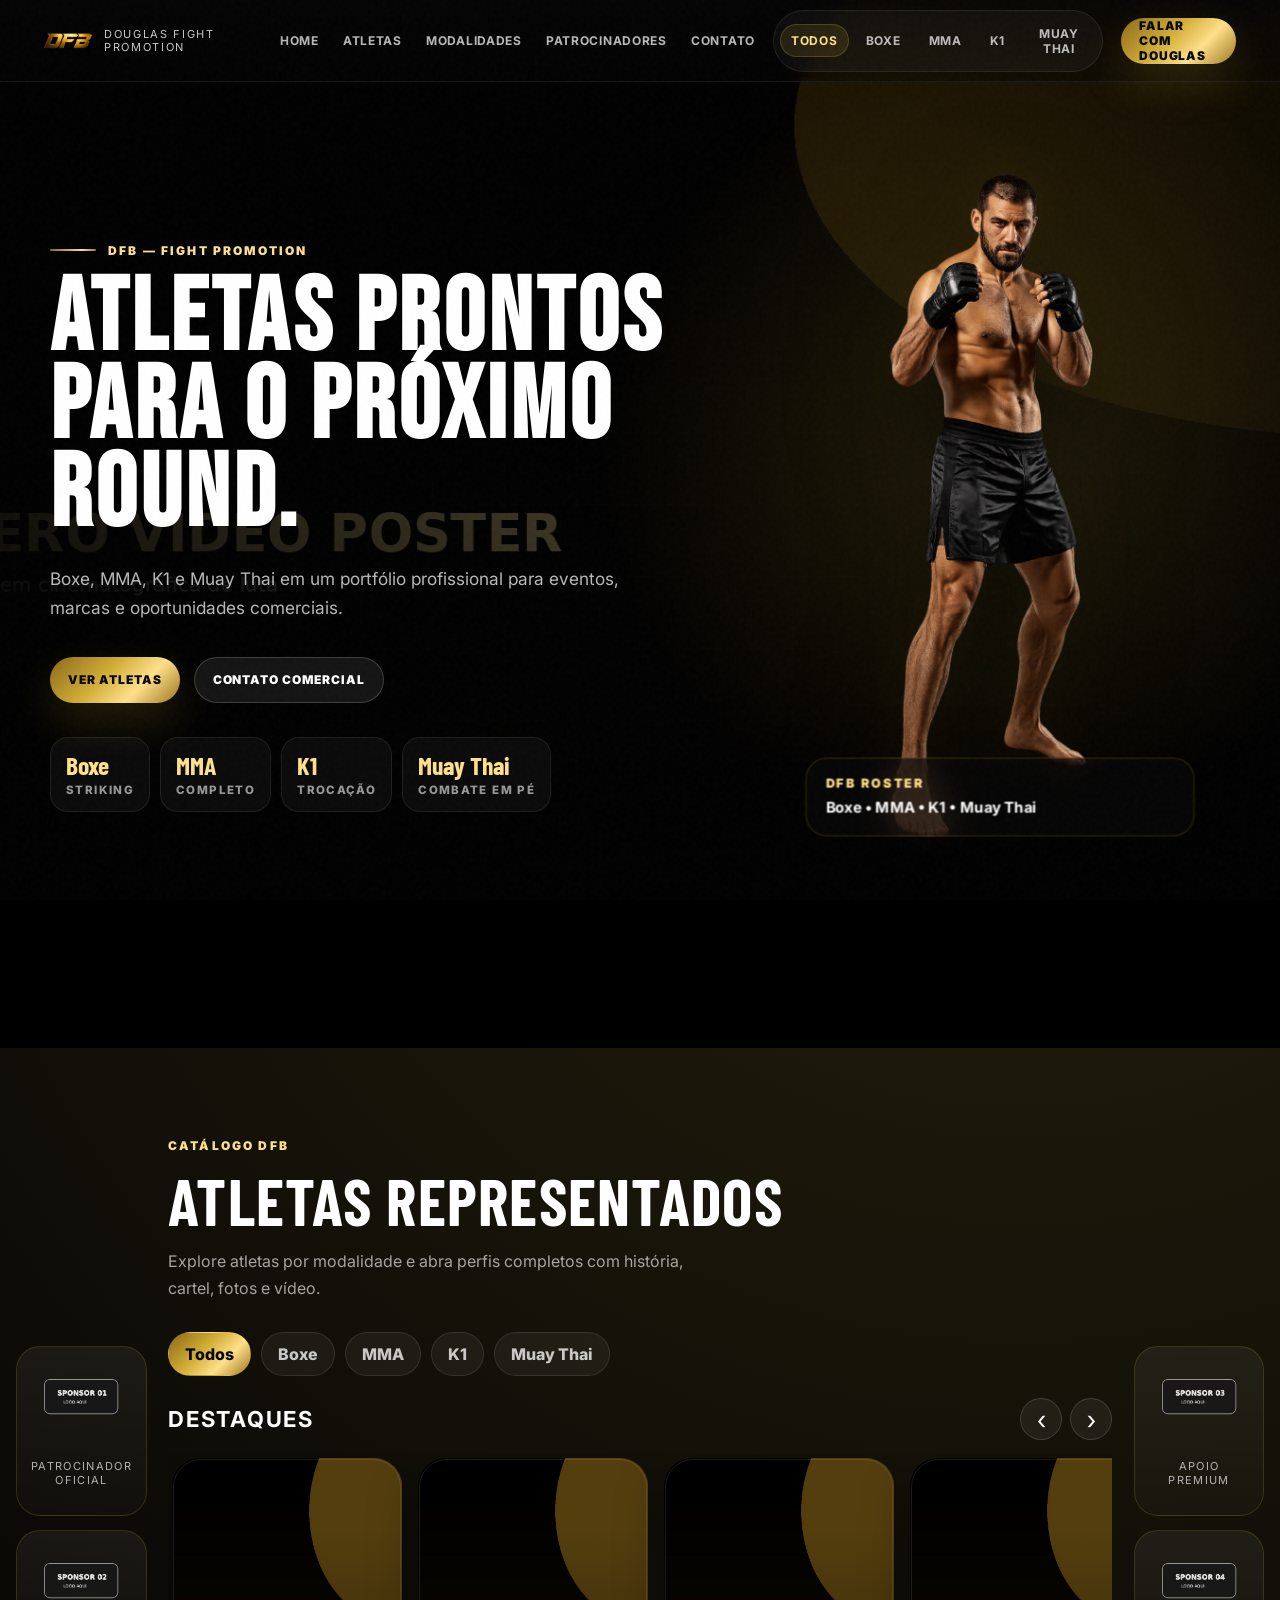
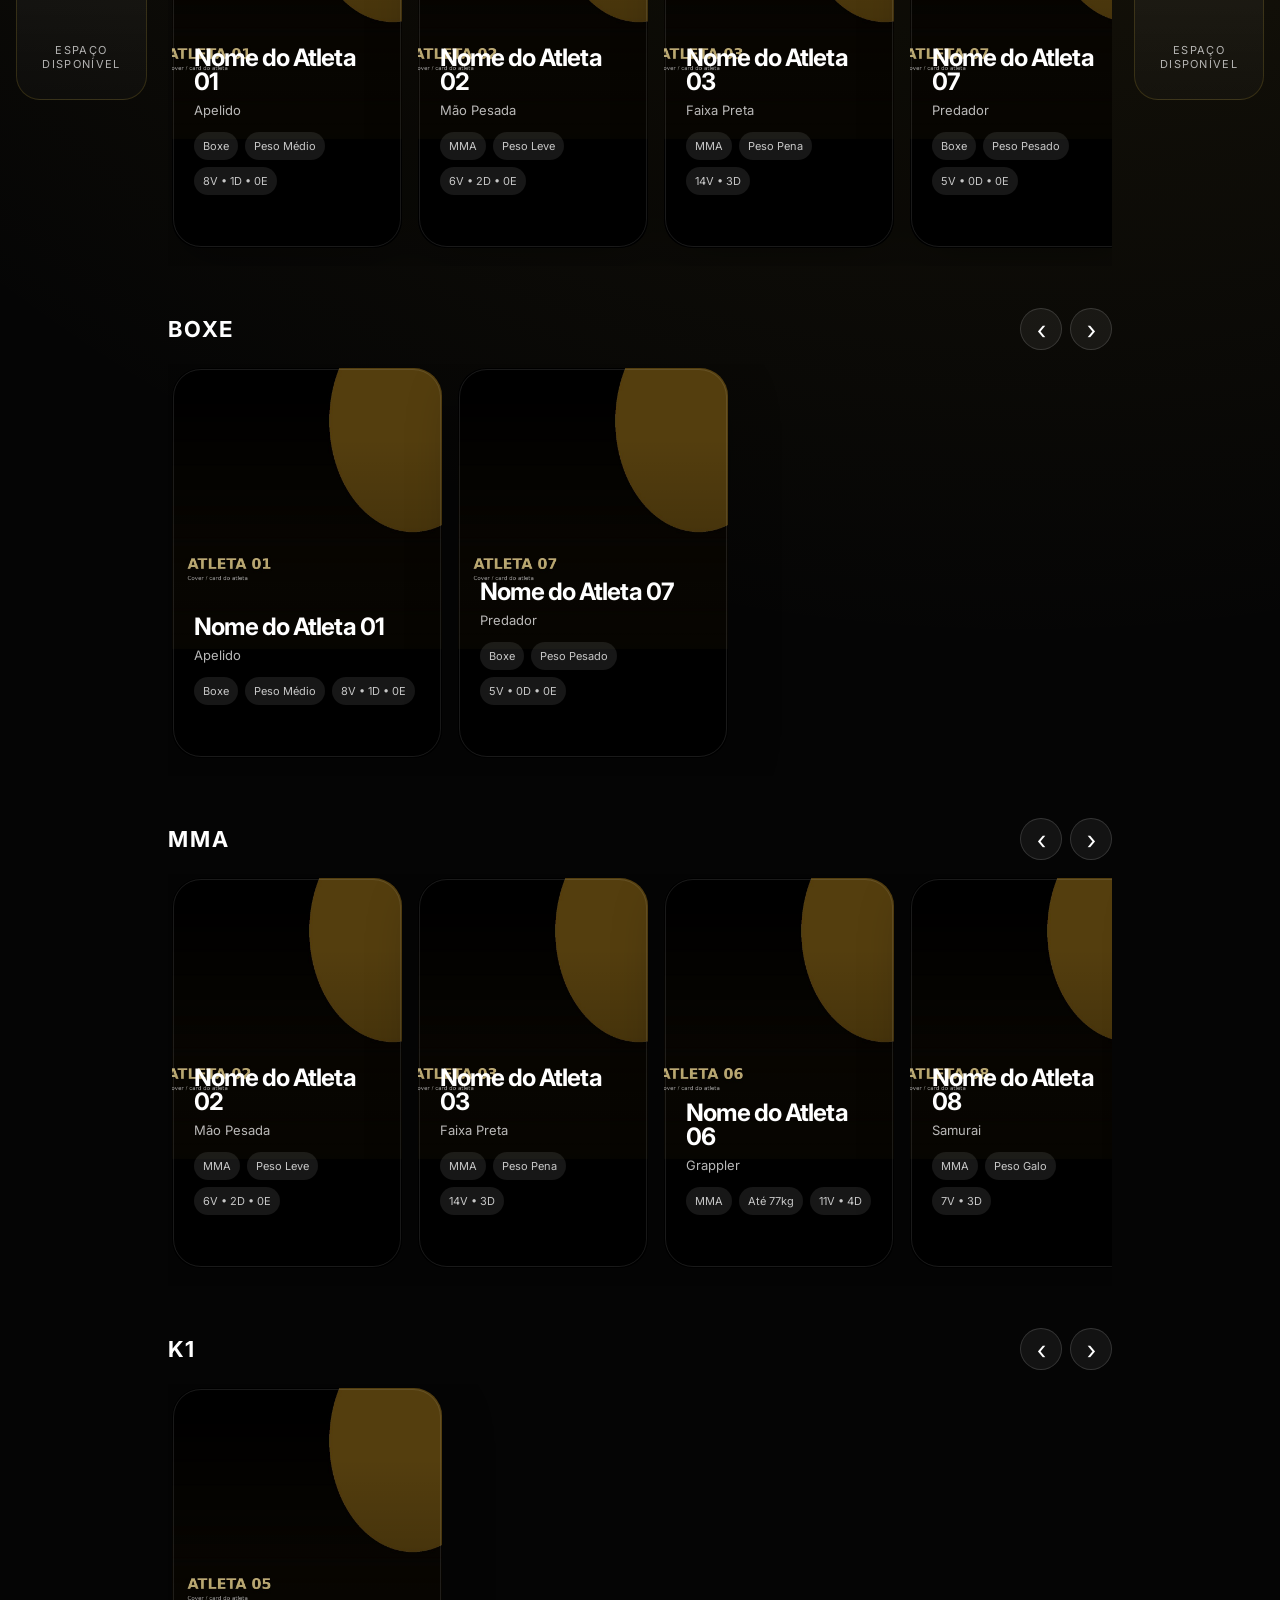
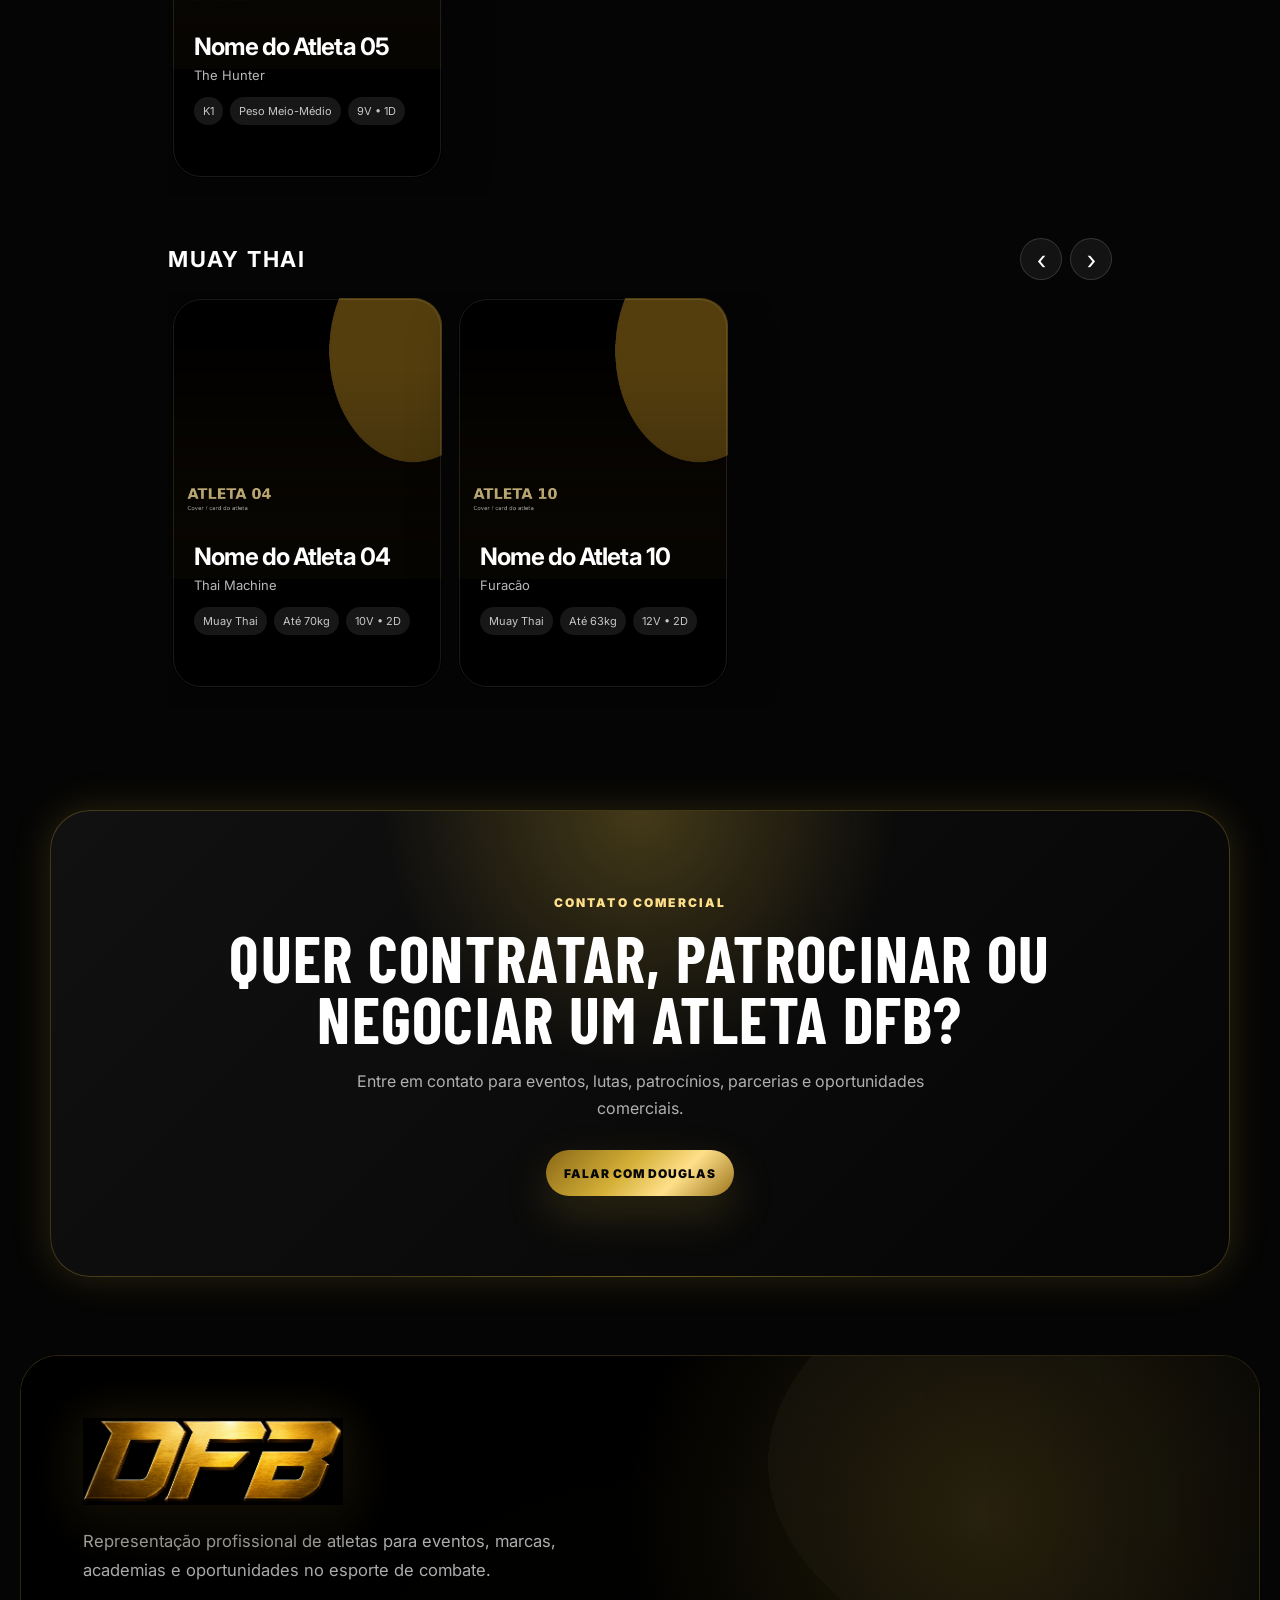
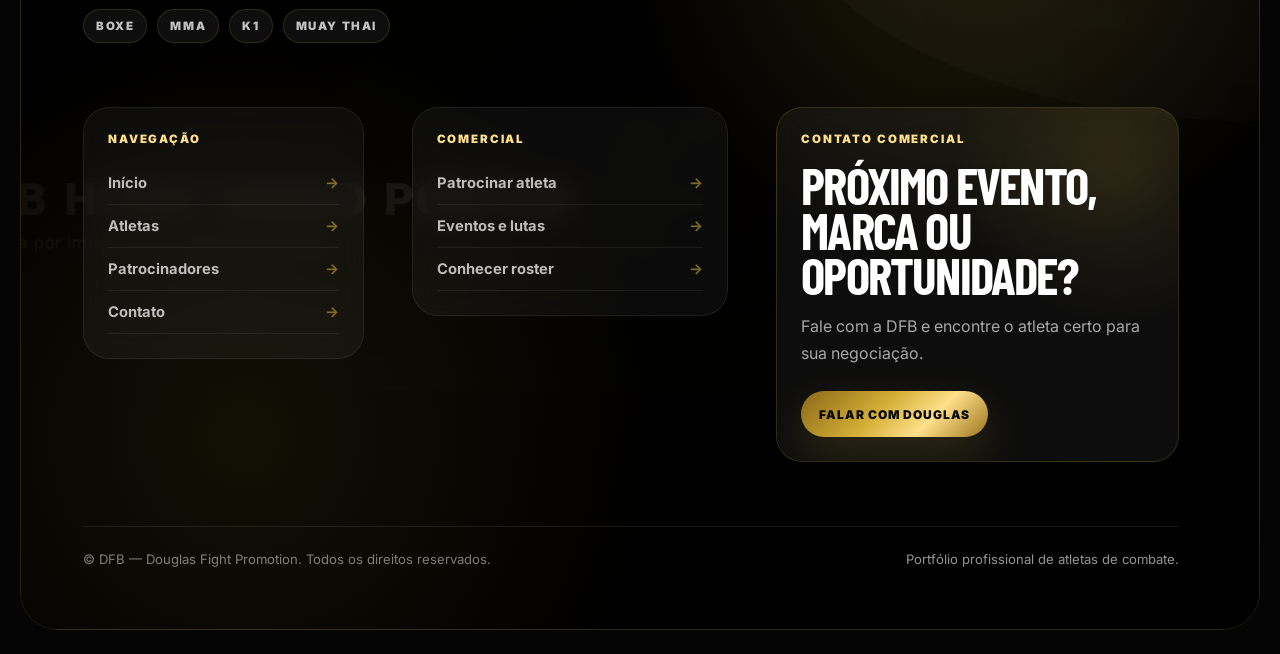
==== index.html @ d57b3dbb "Atualiza menu mobile e hero" ====
<!DOCTYPE html>
<html lang="pt-BR">
<head>
  <meta charset="UTF-8" />
  <meta name="viewport" content="width=device-width, initial-scale=1.0" />
  <meta name="description" content="Douglas Fight Promotion — catálogo premium de atletas de luta, histórias, vídeos, galeria e contato comercial." />
  <meta name="theme-color" content="#050505" />
  <title>DFB — Douglas Fight Promotion</title>
  <link rel="preconnect" href="https://fonts.googleapis.com">
  <link rel="preconnect" href="https://fonts.gstatic.com" crossorigin>
  <link href="https://fonts.googleapis.com/css2?family=Barlow+Condensed:wght@600;700;800;900&family=Inter:wght@400;500;600;700;800;900&display=swap" rel="stylesheet">
  <link rel="stylesheet" href="assets/css/style.css" />
</head>
<body>
  <div class="site-noise" aria-hidden="true"></div>

  <header class="navbar" data-navbar>
    <a href="#inicio" class="brand brand--official" aria-label="DFB Douglas Fight Promotion">
      <img src="assets/img/logo-dfb-navbar.png" alt="Logo DFB Douglas Fight Promotion" class="brand__logo brand__logo--official" onerror="this.style.display='none'; this.nextElementSibling.style.display='grid';">
      <span class="brand__fallback" aria-hidden="true">DFB</span>
      <span class="brand__text">Douglas Fight<br>Promotion</span>
    </a>

    <button class="nav-toggle mobile-menu-toggle" type="button" data-nav-toggle data-mobile-menu-toggle aria-label="Abrir menu" aria-expanded="false">
      <span></span><span></span><span></span>
    </button>

    <nav class="nav-menu mobile-menu-panel" data-nav-menu data-mobile-menu-panel aria-hidden="true">
      <a href="#inicio">Home</a>
      <a href="#atletas">Atletas</a>
      <a href="#modalidades">Modalidades</a>
      <a href="#patrocinadores">Patrocinadores</a>
      <a href="#contato">Contato</a>
      <a href="https://wa.me/5511939223926" class="mobile-menu-cta">Falar com Douglas</a>
      

    </nav>

    <div class="mobile-menu-backdrop" data-mobile-menu-backdrop aria-hidden="true"></div>

    <div class="nav-quick-filters" aria-label="Filtros rápidos por modalidade">
      <button type="button" data-modality="Todos" class="nav-filter is-active">Todos</button>
      <button type="button" data-modality="Boxe" class="nav-filter">Boxe</button>
      <button type="button" data-modality="MMA" class="nav-filter">MMA</button>
      <button type="button" data-modality="K1" class="nav-filter">K1</button>
      <button type="button" data-modality="Muay Thai" class="nav-filter">Muay Thai</button>
    </div>

    <a href="https://wa.me/5511939223926" class="navbar__cta" target="_blank" rel="noopener">Falar com Douglas</a>
  </header>

  <main>
    <section class="hero" id="inicio">
      <!--
        Vídeo recomendado para o hero:
        assets/videos/hero-fight.mp4
        Poster recomendado:
        assets/img/hero-poster.jpg
        Direção: bastidores cinematográficos de luta, atletas treinando em ringue/tatame, luvas, bandagens, saco de pancada, boxe, MMA, K1, Muay Thai e preparação física. Ambiente escuro, luz dramática, suor, foco e clima de evento profissional. Ideal 1920x1080, MP4, 10 a 20 segundos, loop suave.
      -->
      <video class="hero-video" autoplay muted loop playsinline preload="metadata" poster="assets/img/hero-poster.jpg">
        <source src="assets/videos/hero-fight.mp4" type="video/mp4">
      </video>
      <div class="hero-video-fallback" aria-hidden="true"></div>
      <div class="hero-overlay" aria-hidden="true"></div>

      <div class="hero-grid">
        <div class="hero-content">
          <span class="hero-kicker">DFB — Fight Promotion</span>
          <h1 class="hero-title">Atletas prontos para o próximo round.</h1>
          <p class="hero-subtitle">Boxe, MMA, K1 e Muay Thai em um portfólio profissional para eventos, marcas e oportunidades comerciais.</p>

          <div class="hero-actions">
            <a href="#atletas" class="btn btn-primary">Ver atletas</a>
            <a href="#contato" class="btn btn-secondary">Contato comercial</a>
          </div>

          <div class="hero-metrics hero-metrics--modalities" aria-label="Modalidades DFB">
            <div><strong>Boxe</strong><span>Striking</span></div>
            <div><strong>MMA</strong><span>Completo</span></div>
            <div><strong>K1</strong><span>Trocação</span></div>
            <div><strong>Muay Thai</strong><span>Combate em pé</span></div>
          </div>
        </div>

        <aside class="hero-3d-fighter" data-hero-3d aria-label="Lutador DFB em destaque">
<img src="assets/img/fighters/hero-fighter.png" alt="Lutador DFB em destaque" class="hero-3d-fighter__image" loading="eager" onerror="this.style.display='none'; this.parentElement.classList.add('is-image-missing');">
          <div class="hero-3d-fighter__fallback" aria-hidden="true"></div>
          <div class="hero-3d-fighter__plate">
            <span>DFB Roster</span>
            <strong>Boxe • MMA • K1 • Muay Thai</strong>
          </div>
        </aside>
      </div>
    </section>

    <section class="catalog-shell" id="patrocinadores">
      <aside class="sponsors-rail sponsors-rail--left" data-sponsor-rail aria-label="Patrocinadores esquerda">
        <a href="#contato" class="sponsor-card"><img src="assets/img/sponsors/sponsor-01.png" alt="Patrocinador 01"><span>Patrocinador oficial</span></a>
        <a href="#contato" class="sponsor-card"><img src="assets/img/sponsors/sponsor-02.png" alt="Patrocinador 02"><span>Espaço disponível</span></a>
      </aside>

      <section class="fighters-section" id="atletas">
        <div class="section-header reveal">
          <span>Catálogo DFB</span>
          <h2>Atletas representados</h2>
          <p>Explore atletas por modalidade e abra perfis completos com história, cartel, fotos e vídeo.</p>
        </div>

        <div class="modality-filters reveal" data-modality-filters>
          <button type="button" class="modality-filter is-active" data-modality="Todos">Todos</button>
          <button type="button" class="modality-filter" data-modality="Boxe">Boxe</button>
          <button type="button" class="modality-filter" data-modality="MMA">MMA</button>
          <button type="button" class="modality-filter" data-modality="K1">K1</button>
          <button type="button" class="modality-filter" data-modality="Muay Thai">Muay Thai</button>
        </div>

        <div class="fighters-rows" id="fightersRows" aria-live="polite"></div>
      </section>

      <aside class="sponsors-rail sponsors-rail--right" data-sponsor-rail aria-label="Patrocinadores direita">
        <a href="#contato" class="sponsor-card"><img src="assets/img/sponsors/sponsor-03.png" alt="Patrocinador 03"><span>Apoio premium</span></a>
        <a href="#contato" class="sponsor-card"><img src="assets/img/sponsors/sponsor-04.png" alt="Patrocinador 04"><span>Espaço disponível</span></a>
      </aside>
    </section>

    <section class="mobile-sponsors" aria-label="Patrocinadores mobile">
      <a href="#contato" class="sponsor-card"><img src="assets/img/sponsors/sponsor-01.png" alt="Patrocinador 01"><span>Patrocinador oficial</span></a>
      <a href="#contato" class="sponsor-card"><img src="assets/img/sponsors/sponsor-02.png" alt="Patrocinador 02"><span>Espaço disponível</span></a>
      <a href="#contato" class="sponsor-card"><img src="assets/img/sponsors/sponsor-03.png" alt="Patrocinador 03"><span>Apoio premium</span></a>
      <a href="#contato" class="sponsor-card"><img src="assets/img/sponsors/sponsor-04.png" alt="Patrocinador 04"><span>Espaço disponível</span></a>
    </section>

    <section id="contato" class="contact-cta reveal">
      <span>Contato comercial</span>
      <h2>Quer contratar, patrocinar ou negociar um atleta DFB?</h2>
      <p>Entre em contato para eventos, lutas, patrocínios, parcerias e oportunidades comerciais.</p>
      <a href="https://wa.me/5511939223926?text=Ol%C3%A1%2C%20Douglas.%20Vim%20pelo%20site%20DFB%20e%20quero%20falar%20sobre%20uma%20oportunidade%20comercial." class="btn btn-primary" target="_blank" rel="noopener">Falar com Douglas</a>
    </section>
  </main>

  <footer class="footer footer-pro" id="footer">
    <!-- Vídeo ideal: academia/ringue de luta em clima dark, movimento lento, sem texto/logos, MP4 otimizado para web. -->
    <div class="footer-video-bg" aria-hidden="true">
      <video class="footer-pro__video footer-bg-video" autoplay muted loop playsinline preload="auto" poster="assets/img/hero-poster.jpg">
        <source src="assets/videos/footer-fight.mp4" type="video/mp4">
      </video>
    </div>

    <div class="footer-pro__overlay footer-overlay" aria-hidden="true"></div>

    <div class="footer-pro__inner">
      <div class="footer-pro__brand">
        <a href="#inicio" class="footer-pro__logo" aria-label="Voltar ao início">
          <img src="assets/img/logo-dfb-navbar.png" alt="DFB Douglas Fight Promotion">
        </a>
        <p>Representação profissional de atletas para eventos, marcas, academias e oportunidades no esporte de combate.</p>

        <div class="footer-pro__badges" aria-label="Modalidades DFB">
          <span>Boxe</span>
          <span>MMA</span>
          <span>K1</span>
          <span>Muay Thai</span>
        </div>
      </div>

      <div class="footer-pro__columns">
        <div class="footer-pro__col">
          <span class="footer-pro__label">Navegação</span>
          <a href="#inicio">Início</a>
          <a href="#atletas">Atletas</a>
          <a href="#patrocinadores">Patrocinadores</a>
          <a href="#contato">Contato</a>
        </div>

        <div class="footer-pro__col">
          <span class="footer-pro__label">Comercial</span>
          <a href="https://wa.me/5511939223926?text=Ol%C3%A1%2C%20Douglas.%20Vim%20pelo%20site%20DFB%20e%20quero%20falar%20sobre%20patroc%C3%ADnio." target="_blank" rel="noopener">Patrocinar atleta</a>
          <a href="https://wa.me/5511939223926?text=Ol%C3%A1%2C%20Douglas.%20Vim%20pelo%20site%20DFB%20e%20quero%20falar%20sobre%20evento." target="_blank" rel="noopener">Eventos e lutas</a>
          <a href="https://wa.me/5511939223926?text=Ol%C3%A1%2C%20Douglas.%20Vim%20pelo%20site%20DFB%20e%20quero%20conhecer%20o%20roster." target="_blank" rel="noopener">Conhecer roster</a>
        </div>

        <div class="footer-pro__cta">
          <span>Contato comercial</span>
          <h2>Próximo evento, marca ou oportunidade?</h2>
          <p>Fale com a DFB e encontre o atleta certo para sua negociação.</p>
          <a href="https://wa.me/5511939223926?text=Ol%C3%A1%2C%20Douglas.%20Vim%20pelo%20site%20DFB%20e%20quero%20falar%20sobre%20uma%20oportunidade%20comercial." class="btn btn-primary" target="_blank" rel="noopener">Falar com Douglas</a>
        </div>
      </div>

      <div class="footer-pro__bottom">
        <p>© <span data-current-year></span> DFB — Douglas Fight Promotion. Todos os direitos reservados.</p>
        <span>Portfólio profissional de atletas de combate.</span>
      </div>
    </div>
  </footer>

  <div class="fighter-profile-modal" id="fighterProfileModal" aria-hidden="true">
    <div class="fighter-profile-modal__backdrop" data-close-fighter-modal></div>

    <div class="fighter-profile-modal__dialog" role="dialog" aria-modal="true" aria-label="Perfil do atleta">
      <button class="fighter-profile-modal__close" type="button" data-close-fighter-modal aria-label="Fechar perfil">×</button>

      <div class="fighter-profile-modal__hero">
        <div class="fighter-profile-modal__media">
          <img id="fighterModalPortrait" src="" alt="">
        </div>

        <div class="fighter-profile-modal__headline">
          <span id="fighterModalModality"></span>
          <h2 id="fighterModalName"></h2>
          <p id="fighterModalShortBio"></p>
        </div>
      </div>

      <div class="fighter-profile-modal__content">
        <div class="fighter-profile-modal__stats" id="fighterModalStats"></div>

        <div class="fighter-profile-modal__story">
          <span>História</span>
          <p id="fighterModalStory"></p>
        </div>

        <div class="fighter-profile-modal__video" id="fighterModalVideo"></div>
        <div class="fighter-profile-modal__gallery" id="fighterModalGallery"></div>

        <div class="fighter-profile-modal__actions">
          <a href="https://wa.me/5511939223926?text=Ol%C3%A1%2C%20Douglas.%20Vim%20pelo%20site%20DFB%20e%20quero%20falar%20sobre%20um%20atleta." target="_blank" rel="noopener" class="btn btn-primary">Contato comercial</a>
        </div>
      </div>
    </div>
  </div>

  <script src="assets/js/main.js" defer></script>
</body>
</html>
---- assets/css/style.css ----
@import url('https://fonts.googleapis.com/css2?family=Bebas+Neue&display=swap');

:root {
  --color-black: #050505;
  --color-dark: #0b0b0b;
  --color-panel: #111111;
  --color-card: #151515;
  --color-white: #ffffff;
  --color-muted: #a8a8a8;
  --gold: #d4af37;
  --gold-light: #ffe08a;
  --gold-dark: #8a6817;
  --gold-gradient: linear-gradient(135deg, #8a6817 0%, #d4af37 42%, #ffe08a 68%, #9b741c 100%);
  --danger-red: #b80f0a;
  --ring-shadow: 0 0 38px rgba(212, 175, 55, 0.18);
  --container: min(1180px, calc(100% - 32px));
  --ease: cubic-bezier(.2,.8,.2,1);
  --font-display: 'Barlow Condensed', Impact, sans-serif;
  --font-body: 'Inter', system-ui, -apple-system, BlinkMacSystemFont, 'Segoe UI', sans-serif;
}

* { box-sizing: border-box; }
html { scroll-behavior: smooth; }
body {
  margin: 0;
  font-family: var(--font-body);
  color: var(--color-white);
  background: radial-gradient(circle at 80% 10%, rgba(212,175,55,.16), transparent 34%), var(--color-black);
  overflow-x: hidden;
}
body.modal-open { overflow: hidden; }
a { color: inherit; text-decoration: none; }
button, input { font: inherit; }
img, video { max-width: 100%; display: block; }
::selection { color: #080808; background: var(--gold-light); }

.site-noise {
  position: fixed; inset: 0; z-index: 999; pointer-events: none; opacity: .05;
  background-image: url("data:image/svg+xml,%3Csvg viewBox='0 0 250 250' xmlns='http://www.w3.org/2000/svg'%3E%3Cfilter id='n'%3E%3CfeTurbulence type='fractalNoise' baseFrequency='.9' numOctaves='3' stitchTiles='stitch'/%3E%3C/filter%3E%3Crect width='100%25' height='100%25' filter='url(%23n)' opacity='.55'/%3E%3C/svg%3E");
}

.navbar {
  position: fixed; inset: 0 0 auto 0; z-index: 60; height: 82px;
  display: grid; grid-template-columns: auto 1fr auto auto; align-items: center; gap: 18px;
  padding: 0 clamp(16px, 4vw, 44px);
  background: linear-gradient(180deg, rgba(5,5,5,.82), rgba(5,5,5,.38));
  border-bottom: 1px solid rgba(255,255,255,.08);
  backdrop-filter: blur(16px);
  transition: height .35s var(--ease), background .35s var(--ease), border-color .35s var(--ease);
}
.navbar.is-scrolled { height: 68px; background: rgba(5,5,5,.92); border-color: rgba(212,175,55,.22); }
.brand { display: flex; align-items: center; gap: 12px; min-width: 218px; }
.brand__logo { width: 48px; height: 48px; object-fit: contain; }
.brand__fallback {
  display: none; place-items: center; width: 48px; height: 48px; border-radius: 50%;
  color: #050505; font-family: var(--font-display); letter-spacing: .06em; background: var(--gold-gradient);
  box-shadow: var(--ring-shadow);
}
.brand__text { font-size: 11px; line-height: 1.1; text-transform: uppercase; letter-spacing: .15em; color: rgba(255,255,255,.78); }
.nav-menu { display: flex; justify-content: center; align-items: center; gap: 24px; }
.nav-menu a, .nav-filter {
  font-size: 12px; font-weight: 700; letter-spacing: .06em; text-transform: uppercase; color: rgba(255,255,255,.72);
  transition: color .25s var(--ease), transform .25s var(--ease);
}
.nav-menu a:hover, .nav-filter:hover, .nav-filter.is-active { color: var(--gold-light); }
.nav-quick-filters { display: flex; align-items: center; gap: 6px; padding: 6px; border: 1px solid rgba(255,255,255,.08); border-radius: 999px; background: rgba(255,255,255,.04); }
.nav-filter { border: 0; background: transparent; padding: 9px 11px; border-radius: 999px; cursor: pointer; }
.nav-filter.is-active { background: rgba(212,175,55,.12); box-shadow: inset 0 0 0 1px rgba(212,175,55,.24); }
.navbar__cta, .btn {
  display: inline-flex; align-items: center; justify-content: center; min-height: 46px; border-radius: 999px; padding: 0 18px;
  font-weight: 900; font-size: 12px; letter-spacing: .08em; text-transform: uppercase; transition: transform .25s var(--ease), box-shadow .25s var(--ease), background .25s var(--ease);
}
.navbar__cta, .btn-primary { color: #080808; background: var(--gold-gradient); box-shadow: 0 18px 45px rgba(212,175,55,.18); }
.btn-secondary { color: var(--color-white); background: rgba(255,255,255,.08); border: 1px solid rgba(255,255,255,.18); }
.navbar__cta:hover, .btn:hover { transform: translateY(-2px); box-shadow: 0 22px 60px rgba(212,175,55,.24); }
.nav-toggle { display: none; width: 46px; height: 46px; border: 1px solid rgba(255,255,255,.12); border-radius: 50%; background: rgba(255,255,255,.05); cursor: pointer; }
.nav-toggle span { display: block; width: 18px; height: 2px; margin: 4px auto; background: var(--color-white); transition: transform .25s var(--ease), opacity .25s var(--ease); }

.hero {
  position: relative;
  z-index: 0;
  isolation: isolate;
  min-height: 92svh;
  display: grid;
  align-items: center;
  overflow: hidden;
  background: #050505;
  color: #fff;
}
.hero-video,
.hero-video-fallback {
  position: absolute;
  inset: 0;
  width: 100%;
  height: 100%;
  object-fit: cover;
}
.hero-video-fallback {
  z-index: 0;
  background:
    radial-gradient(circle at 76% 34%, rgba(212,175,55,.22), transparent 30%),
    linear-gradient(135deg, #080808 0%, #050505 50%, #191003 100%);
}
.hero-video {
  z-index: 1;
  opacity: .96;
  filter: saturate(.92) contrast(1.08) brightness(.82);
  transform: scale(1.04);
  transform-origin: center;
  pointer-events: none;
}
.hero-overlay {
  position: absolute;
  z-index: 2;
  inset: 0;
  pointer-events: none;
  background:
    radial-gradient(circle at 78% 42%, rgba(212,175,55,.16), transparent 34%),
    linear-gradient(90deg, rgba(0,0,0,.84), rgba(0,0,0,.36), rgba(0,0,0,.68)),
    linear-gradient(180deg, rgba(0,0,0,.18), rgba(0,0,0,.84));
}
.hero::after {
  content: "";
  position: absolute;
  z-index: 3;
  inset: 0;
  background-image:
    linear-gradient(rgba(255,255,255,.025) 1px, transparent 1px),
    linear-gradient(90deg, rgba(255,255,255,.018) 1px, transparent 1px);
  background-size: 72px 72px;
  mask-image: radial-gradient(circle at center, black 0%, transparent 76%);
  pointer-events: none;
  opacity: .35;
}
.hero-grid {
  position: relative;
  z-index: 4;
  width: min(1180px, calc(100% - 40px));
  margin: 0 auto;
  display: grid;
  grid-template-columns: minmax(0, 1.08fr) minmax(320px, .72fr);
  gap: clamp(32px, 6vw, 86px);
  align-items: center;
  padding-block: clamp(110px, 14vw, 180px);
}
.hero-content { max-width: 820px; }
.hero-kicker,
.section-kicker,
.section-header span,
.contact-cta span {
  display: inline-flex;
  align-items: center;
  gap: 12px;
  color: var(--gold-light);
  text-transform: uppercase;
  letter-spacing: .18em;
  font-size: 12px;
  font-weight: 900;
  margin-bottom: 18px;
}
.hero-kicker::before {
  content: "";
  width: 46px;
  height: 2px;
  border-radius: 999px;
  background: var(--gold-gradient);
}
.hero-title,
.hero h1 {
  max-width: 820px;
  margin: 0;
   font-family: 'Bebas Neue', sans-serif;
  font-size: clamp(5.5rem, 8vw, 8.4rem);
  line-height: .86;
  font-weight: 900;
  letter-spacing: 0.04em;
  text-transform: uppercase;
}
.hero-subtitle,
.hero p {
  max-width: 610px;
  margin: 24px 0 0;
  color: rgba(255,255,255,.72);
  font-size: clamp(1rem, 1.35vw, 1.18rem);
  line-height: 1.7;
}
.hero-actions { display: flex; flex-wrap: wrap; gap: 14px; margin-top: 34px; }
.hero-metrics {
  display: flex;
  flex-wrap: wrap;
  gap: 12px;
  margin-top: 34px;
}
.hero-metrics div {
  min-width: 120px;
  padding: 16px 18px;
  border-radius: 18px;
  background: rgba(255,255,255,.055);
  border: 1px solid rgba(255,255,255,.10);
  backdrop-filter: blur(12px);
}
.hero-metrics strong {
  display: block;
  font-family: var(--font-display);
  font-size: 1.8rem;
  line-height: 1;
  color: var(--gold-light);
}
.hero-metrics span {
  display: block;
  margin-top: 6px;
  font-size: .72rem;
  font-weight: 800;
  letter-spacing: .12em;
  text-transform: uppercase;
  color: rgba(255,255,255,.58);
}
.hero-kicker,
.hero-title,
.hero-subtitle,
.hero-actions,
.hero-metrics {
  opacity: 0;
  transform: translateY(26px);
}
body.is-loaded .hero-kicker { animation: heroFadeUp .75s cubic-bezier(.2,.7,.2,1) .10s forwards; }
body.is-loaded .hero-title { animation: heroFadeUp .85s cubic-bezier(.2,.7,.2,1) .22s forwards; }
body.is-loaded .hero-subtitle { animation: heroFadeUp .85s cubic-bezier(.2,.7,.2,1) .34s forwards; }
body.is-loaded .hero-actions { animation: heroFadeUp .85s cubic-bezier(.2,.7,.2,1) .46s forwards; }
body.is-loaded .hero-metrics { animation: heroFadeUp .85s cubic-bezier(.2,.7,.2,1) .58s forwards; }
.hero-scroll-indicator { position: absolute; left: 50%; bottom: 22px; z-index: 4; transform: translateX(-50%); display: flex; align-items: center; gap: 10px; color: rgba(255,255,255,.54); font-size: 12px; text-transform: uppercase; letter-spacing: .12em; }
.hero-scroll-indicator span { width: 8px; height: 8px; border-radius: 50%; background: var(--gold); animation: pulse 1.35s infinite; }

.modality-strip { position: sticky; top: 68px; z-index: 40; background: rgba(5,5,5,.84); backdrop-filter: blur(14px); border-block: 1px solid rgba(255,255,255,.08); }
.strip-track { width: var(--container); margin: 0 auto; display: flex; gap: 10px; overflow-x: auto; padding: 13px 0; scrollbar-width: none; }
.strip-track::-webkit-scrollbar { display: none; }
.strip-track button, .modality-filter { white-space: nowrap; color: rgba(255,255,255,.76); border: 1px solid rgba(255,255,255,.10); background: rgba(255,255,255,.05); border-radius: 999px; padding: 11px 16px; cursor: pointer; font-weight: 800; transition: all .25s var(--ease); }
.strip-track button:hover, .strip-track button.is-active, .modality-filter:hover, .modality-filter.is-active { color: #080808; background: var(--gold-gradient); border-color: transparent; }

.catalog-shell { width: min(1500px, calc(100% - 32px)); margin: 0 auto; display: grid; grid-template-columns: 130px minmax(0, 1fr) 130px; gap: 22px; padding: 86px 0 26px; }
.fighters-section { min-width: 0; }
.section-header { max-width: 720px; margin-bottom: 24px; }
.section-header h2, .about-section h2, .contact-cta h2 { margin: 0; font-family: var(--font-display); font-size: clamp(38px, 5vw, 72px); line-height: .95; text-transform: uppercase; letter-spacing: .02em; }
.section-header p, .about-section p, .contact-cta p { color: rgba(255,255,255,.68); line-height: 1.7; }
.modality-filters { display: flex; gap: 10px; overflow-x: auto; padding: 6px 0 22px; scrollbar-width: none; }
.modality-filters::-webkit-scrollbar { display: none; }
.fighters-rows { display: grid; gap: 42px; }
.fighters-row { min-width: 0; }
.fighters-row__header { display: flex; align-items: center; justify-content: space-between; gap: 18px; margin-bottom: 14px; }
.fighters-row__header h3 { margin: 0; font-size: 22px; text-transform: uppercase; letter-spacing: .08em; }
.fighters-row__controls { display: flex; gap: 8px; }
.fighters-row__controls button { width: 42px; height: 42px; border-radius: 50%; border: 1px solid rgba(255,255,255,.14); background: rgba(255,255,255,.06); color: var(--color-white); font-size: 26px; cursor: pointer; transition: all .25s var(--ease); }
.fighters-row__controls button:hover { background: var(--gold); color: #050505; transform: scale(1.06); }
.fighters-row__scroller { overflow-x: auto; overflow-y: hidden; scroll-behavior: smooth; scrollbar-width: none; cursor: grab; }
.fighters-row__scroller::-webkit-scrollbar { display: none; }
.fighters-row__scroller.is-dragging { cursor: grabbing; scroll-behavior: auto; }
.fighters-row__track { display: grid; grid-auto-flow: column; grid-auto-columns: minmax(230px, 270px); gap: 16px; padding: 4px 4px 18px; }
.fighter-card { position: relative; height: 390px; border: 0; padding: 0; border-radius: 28px; overflow: hidden; background: var(--color-card); color: var(--color-white); cursor: pointer; text-align: left; box-shadow: 0 20px 70px rgba(0,0,0,.32); transform: translateY(18px); opacity: 0; animation: cardIn .7s var(--ease) forwards; }
.fighter-card::before { content: ""; position: absolute; inset: 0; z-index: 2; background: linear-gradient(180deg, transparent 18%, rgba(0,0,0,.16) 42%, rgba(0,0,0,.92) 100%); }
.fighter-card::after { content: ""; position: absolute; inset: 1px; z-index: 3; border: 1px solid rgba(255,255,255,.10); border-radius: inherit; pointer-events: none; transition: border-color .25s var(--ease), box-shadow .25s var(--ease); }
.fighter-card:hover { transform: translateY(-8px) scale(1.015); }
.fighter-card:hover::after { border-color: rgba(212,175,55,.52); box-shadow: inset 0 0 38px rgba(212,175,55,.16); }
.fighter-card img { position: absolute; inset: 0; width: 100%; height: 100%; object-fit: cover; filter: saturate(.85) contrast(1.05); transition: transform .55s var(--ease), filter .55s var(--ease); }
.fighter-card:hover img { transform: scale(1.08); filter: saturate(1.02) contrast(1.1); }
.fighter-card__content { position: absolute; inset: auto 0 0; z-index: 4; padding: 22px; }
.fighter-card h4 { margin: 0; font-size: 24px; line-height: 1; letter-spacing: -.04em; }
.fighter-card p { margin: 8px 0 0; color: rgba(255,255,255,.72); font-size: 13px; }
.fighter-card__meta { display: flex; flex-wrap: wrap; gap: 7px; margin-top: 14px; }
.fighter-card__meta span { padding: 7px 9px; border-radius: 999px; background: rgba(255,255,255,.09); font-size: 11px; color: rgba(255,255,255,.76); }
.fighter-card__action { margin-top: 16px; color: var(--gold-light); font-size: 12px; text-transform: uppercase; letter-spacing: .12em; font-weight: 900; opacity: 0; transform: translateY(8px); transition: all .25s var(--ease); }
.fighter-card:hover .fighter-card__action { opacity: 1; transform: translateY(0); }
.fighter-card .fighter-card__badge,
.fighter-card .fighter-badge,
.fighter-card .card-badge,
.fighter-card .badge { display: none !important; }

.sponsors-rail { position: sticky; top: 104px; height: calc(100svh - 122px); display: grid; align-content: center; gap: 14px; }
.sponsor-card { display: grid; place-items: center; min-height: 170px; padding: 14px; text-align: center; border: 1px solid rgba(212,175,55,.18); border-radius: 24px; background: linear-gradient(180deg, rgba(255,255,255,.06), rgba(255,255,255,.025)); color: rgba(255,255,255,.68); transition: transform .3s var(--ease), box-shadow .3s var(--ease), border-color .3s var(--ease); }
.sponsor-card:hover { transform: translateY(-4px); border-color: rgba(212,175,55,.42); box-shadow: var(--ring-shadow); }
.sponsor-card img { max-width: 82px; max-height: 70px; object-fit: contain; opacity: .85; filter: grayscale(1) brightness(1.7); }
.sponsor-card span { display: block; margin-top: 12px; font-size: 11px; text-transform: uppercase; letter-spacing: .12em; }
.mobile-sponsors { display: none; width: var(--container); margin: 0 auto; gap: 12px; overflow-x: auto; padding: 12px 0 28px; }
.mobile-sponsors .sponsor-card { min-width: 180px; min-height: 126px; }

.about-section { width: var(--container); margin: 70px auto 0; display: grid; grid-template-columns: .9fr 1.1fr; gap: 44px; align-items: start; padding: 56px; border-radius: 36px; background: linear-gradient(135deg, rgba(255,255,255,.065), rgba(255,255,255,.025)); border: 1px solid rgba(255,255,255,.09); }
.about-grid { display: grid; gap: 14px; }
.about-grid article { padding: 22px; border-radius: 24px; background: rgba(0,0,0,.24); border: 1px solid rgba(255,255,255,.08); }
.about-grid strong { color: var(--gold-light); font-family: var(--font-display); font-size: 28px; }
.about-grid h3 { margin: 10px 0 8px; }
.about-grid p { margin: 0; font-size: 14px; }
.contact-cta { width: var(--container); margin: 78px auto; padding: clamp(34px, 7vw, 80px); border-radius: 40px; text-align: center; background: radial-gradient(circle at 50% 0%, rgba(212,175,55,.28), transparent 34%), linear-gradient(135deg, #111, #050505); border: 1px solid rgba(212,175,55,.28); box-shadow: var(--ring-shadow); }
.contact-cta p { max-width: 620px; margin: 18px auto 28px; }
.footer { border-top: 1px solid rgba(255,255,255,.08); width: var(--container); margin: 0 auto; padding: 28px 0 40px; display: flex; justify-content: space-between; gap: 18px; color: rgba(255,255,255,.58); }
.footer strong { font-family: var(--font-display); color: var(--gold-light); font-size: 28px; margin-right: 12px; }

.fighter-profile-modal {
  position: fixed;
  inset: 0;
  z-index: 99999;
  display: none;
  padding: 26px;
  color: #fff;
}

.fighter-profile-modal.is-open {
  display: block;
}

.fighter-profile-modal__backdrop {
  position: absolute;
  inset: 0;
  background:
    radial-gradient(circle at 20% 20%, rgba(212, 175, 55, .14), transparent 34%),
    rgba(0, 0, 0, .78);
  backdrop-filter: blur(12px);
  opacity: 0;
  transition: opacity .36s ease;
}

.fighter-profile-modal.is-active .fighter-profile-modal__backdrop {
  opacity: 1;
}

.fighter-profile-modal__dialog {
  position: relative;
  z-index: 2;
  width: min(1120px, 100%);
  max-height: calc(100vh - 52px);
  margin: 0 auto;
  overflow: auto;
  border-radius: 34px;
  background:
    linear-gradient(180deg, rgba(255,255,255,.075), rgba(255,255,255,.03)),
    #090909;
  border: 1px solid rgba(212, 175, 55, .22);
  box-shadow:
    0 34px 140px rgba(0,0,0,.72),
    0 0 70px rgba(212,175,55,.10);
  opacity: 0;
  transform: translateY(36px) scale(.96);
  filter: blur(12px);
  transition:
    opacity .42s cubic-bezier(.2,.7,.2,1),
    transform .42s cubic-bezier(.2,.7,.2,1),
    filter .42s cubic-bezier(.2,.7,.2,1);
}

.fighter-profile-modal.is-active .fighter-profile-modal__dialog {
  opacity: 1;
  transform: translateY(0) scale(1);
  filter: blur(0);
}

.fighter-profile-modal__close {
  position: sticky;
  top: 18px;
  left: calc(100% - 62px);
  z-index: 8;
  width: 44px;
  height: 44px;
  display: grid;
  place-items: center;
  border-radius: 999px;
  border: 1px solid rgba(255,255,255,.16);
  background: rgba(0,0,0,.68);
  color: #fff;
  font-size: 26px;
  cursor: pointer;
  backdrop-filter: blur(10px);
  transition:
    transform .25s ease,
    border-color .25s ease,
    background .25s ease;
}

.fighter-profile-modal__close:hover {
  transform: scale(1.06) rotate(90deg);
  border-color: rgba(212, 175, 55, .48);
  background: rgba(20,20,20,.92);
}

.fighter-profile-modal__hero {
  display: grid;
  grid-template-columns: minmax(280px, .72fr) minmax(0, 1fr);
  gap: clamp(24px, 4vw, 52px);
  padding: 0 clamp(24px, 4vw, 54px) clamp(28px, 4vw, 54px);
  align-items: end;
}

.fighter-profile-modal__media {
  min-height: 520px;
  border-radius: 28px;
  overflow: hidden;
  background:
    radial-gradient(circle at 50% 20%, rgba(212,175,55,.20), transparent 42%),
    #111;
  border: 1px solid rgba(255,255,255,.10);
}

.fighter-profile-modal__media img {
  width: 100%;
  height: 100%;
  display: block;
  object-fit: cover;
  object-position: center top;
}

.fighter-profile-modal__headline span {
  display: inline-flex;
  margin-bottom: 12px;
  color: var(--gold-light, #ffe08a);
  font-size: .78rem;
  font-weight: 900;
  letter-spacing: .16em;
  text-transform: uppercase;
}

.fighter-profile-modal__headline h2 {
  margin: 0;
  font-family: var(--font-display, sans-serif);
  font-size: clamp(3rem, 7vw, 7.4rem);
  line-height: .86;
  text-transform: uppercase;
}

.fighter-profile-modal__headline p {
  max-width: 640px;
  margin: 22px 0 0;
  color: rgba(255,255,255,.72);
  font-size: 1.05rem;
  line-height: 1.7;
}

.fighter-profile-modal__content {
  display: grid;
  gap: 30px;
  padding: 0 clamp(24px, 4vw, 54px) clamp(32px, 5vw, 60px);
}

.fighter-profile-modal__stats {
  display: grid;
  grid-template-columns: repeat(4, minmax(0, 1fr));
  gap: 12px;
}

.fighter-stat {
  padding: 18px;
  border-radius: 20px;
  background: rgba(255,255,255,.055);
  border: 1px solid rgba(255,255,255,.10);
}

.fighter-stat span {
  display: block;
  margin-bottom: 8px;
  color: rgba(255,255,255,.48);
  font-size: .72rem;
  font-weight: 800;
  letter-spacing: .12em;
  text-transform: uppercase;
}

.fighter-stat strong {
  display: block;
  color: #fff;
  font-size: 1rem;
  line-height: 1.3;
}

.fighter-profile-modal__story {
  padding: 26px;
  border-radius: 24px;
  background: rgba(255,255,255,.04);
  border: 1px solid rgba(255,255,255,.10);
}

.fighter-profile-modal__story span {
  display: block;
  margin-bottom: 10px;
  color: var(--gold-light, #ffe08a);
  font-size: .78rem;
  font-weight: 900;
  letter-spacing: .16em;
  text-transform: uppercase;
}

.fighter-profile-modal__story p {
  margin: 0;
  color: rgba(255,255,255,.74);
  line-height: 1.8;
}

.fighter-video-card {
  display: grid;
  grid-template-columns: minmax(280px, .9fr) minmax(0, 1fr);
  gap: 22px;
  padding: 18px;
  border-radius: 26px;
  background: rgba(255,255,255,.05);
  border: 1px solid rgba(212,175,55,.18);
}

.fighter-video-card video {
  width: 100%;
  aspect-ratio: 16 / 9;
  border-radius: 20px;
  background: #000;
  object-fit: cover;
}

.fighter-video-card h3 {
  margin: 4px 0 10px;
  font-family: var(--font-display, sans-serif);
  font-size: clamp(2rem, 3vw, 3rem);
  line-height: .95;
  text-transform: uppercase;
}

.fighter-video-card p,
.fighter-video-empty p {
  color: rgba(255,255,255,.66);
  line-height: 1.7;
}

.fighter-video-empty {
  padding: 24px;
  border-radius: 24px;
  background: rgba(255,255,255,.045);
  border: 1px dashed rgba(212,175,55,.30);
}

.fighter-video-empty span {
  display: block;
  color: var(--gold-light, #ffe08a);
  font-weight: 900;
  letter-spacing: .14em;
  text-transform: uppercase;
}

.fighter-profile-modal__gallery {
  display: grid;
  grid-template-columns: repeat(3, minmax(0, 1fr));
  gap: 14px;
}

.fighter-gallery-item {
  padding: 0;
  border: 0;
  border-radius: 20px;
  overflow: hidden;
  background: #111;
  cursor: pointer;
}

.fighter-gallery-item img {
  width: 100%;
  aspect-ratio: 4 / 3;
  display: block;
  object-fit: cover;
  transition: transform .45s cubic-bezier(.2,.7,.2,1);
}

.fighter-gallery-item:hover img {
  transform: scale(1.06);
}

.fighter-profile-modal__actions {
  display: flex;
  justify-content: flex-end;
}

body.is-fighter-modal-open {
  overflow: hidden;
}

.empty-state { padding: 38px; border-radius: 28px; border: 1px dashed rgba(212,175,55,.28); color: rgba(255,255,255,.62); text-align: center; }

.reveal, .reveal-on-load { opacity: 0; transform: translateY(22px); }
.reveal.is-visible, .reveal-on-load { animation: revealIn .72s var(--ease) forwards; }
.reveal-on-load:nth-of-type(2) { animation-delay: .18s; }

@keyframes revealIn { to { opacity: 1; transform: translateY(0); } }
@keyframes heroFadeUp { to { opacity: 1; transform: translateY(0); } }
@keyframes heroCardIn {
  from { opacity: 0; transform: translateY(36px) scale(.96) rotateX(6deg); }
  to { opacity: 1; transform: translateY(0) scale(1) rotateX(0deg); }
}
@keyframes fadeIn { from { opacity: 0; } to { opacity: 1; } }
@keyframes drawerIn { from { opacity: 0; transform: translateX(28px) scale(.985); } to { opacity: 1; transform: translateX(0) scale(1); } }
@keyframes cardIn { to { opacity: 1; transform: translateY(0); } }
@keyframes pulse { 50% { transform: scale(1.65); opacity: .35; } }

@media (max-width: 1180px) {
  .navbar { grid-template-columns: auto auto 1fr; }
  .nav-quick-filters { display: none; }
  .navbar__cta { justify-self: end; }
  .catalog-shell { grid-template-columns: 1fr; width: var(--container); }
  .sponsors-rail { display: none; }
  .mobile-sponsors { display: flex; }
  .about-section { grid-template-columns: 1fr; padding: 34px; }
}

@media (max-width: 820px) {
  .navbar { height: 72px; grid-template-columns: auto 1fr auto; }
  .brand { min-width: 0; }
  .brand__text { display: none; }
  .nav-toggle { display: block; justify-self: end; }
  .navbar__cta { display: none; }
  .nav-menu { position: fixed; left: 16px; right: 16px; top: 78px; display: grid; gap: 4px; padding: 18px; border-radius: 24px; background: rgba(8,8,8,.96); border: 1px solid rgba(212,175,55,.24); transform: translateY(-12px); opacity: 0; pointer-events: none; transition: all .25s var(--ease); }
  .nav-menu.is-open { opacity: 1; transform: translateY(0); pointer-events: auto; }
  .nav-menu a { padding: 13px; border-radius: 14px; background: rgba(255,255,255,.04); }
  .hero { padding: 120px 16px 66px; align-items: center; }
  .hero h1 { font-size: clamp(48px, 16vw, 76px); }
  .hero-stats { position: relative; right: auto; bottom: auto; width: 100%; grid-template-columns: repeat(3, 1fr); margin-top: 28px; }
  .hero-stats div { padding: 14px; }
  .hero-stats strong { font-size: 26px; }
  .hero-stats span { font-size: 11px; }
  .fighters-row__track { grid-auto-columns: minmax(205px, 68vw); }
  .fighter-card { height: 330px; border-radius: 24px; }
  .fighter-profile-modal { padding: 12px; }
  .fighter-profile-modal__dialog { max-height: calc(100vh - 24px); border-radius: 24px; }
  .fighter-profile-modal__close { top: 12px; left: calc(100% - 54px); width: 40px; height: 40px; font-size: 24px; }
  .fighter-profile-modal__hero { grid-template-columns: 1fr; padding: 0 18px 28px; }
  .fighter-profile-modal__media { min-height: 360px; }
  .fighter-profile-modal__stats { grid-template-columns: repeat(2, minmax(0, 1fr)); }
  .fighter-video-card { grid-template-columns: 1fr; }
  .fighter-profile-modal__gallery { grid-template-columns: 1fr 1fr; }
  .fighter-profile-modal__content { padding: 0 18px 28px; }
  .footer { flex-direction: column; }
}

@media (max-width: 520px) {
  .hero-actions, .fighter-profile-modal__actions { display: grid; }
  .btn { width: 100%; }
  .section-header h2, .about-section h2, .contact-cta h2 { font-size: 42px; }
  .about-section, .contact-cta { border-radius: 28px; padding: 28px 20px; }
  .fighter-profile-modal__stats { grid-template-columns: 1fr; }
  .fighter-profile-modal__gallery { grid-template-columns: 1fr; }
  .fighter-profile-modal__headline h2 { font-size: clamp(2.7rem, 16vw, 4.4rem); }
}


@media (max-width: 980px) {
  .hero-grid { grid-template-columns: 1fr; }
}

@media (max-width: 768px) {
  .hero { min-height: auto; }
  .hero-grid {
    width: min(100% - 28px, 560px);
    padding-block: 108px 70px;
    gap: 34px;
  }
  .hero-title,
  .hero h1 { font-size: clamp(3rem, 15vw, 5.2rem); }
  .hero-actions { display: grid; }
  .hero-actions .btn { width: 100%; justify-content: center; }
  .hero-metrics { display: grid; grid-template-columns: repeat(3, minmax(0, 1fr)); }
  .hero-metrics div { min-width: 0; padding: 14px 10px; }
  .hero-metrics strong { font-size: 1.35rem; }
  .hero-metrics span { font-size: .62rem; }
}

@media (max-width: 520px) {
  .hero-metrics { grid-template-columns: 1fr; }
}


/* Correção cirúrgica: garante que os cards dos atletas recebam clique em qualquer renderização. */
.fighter-card,
button.fighter-card,
[data-fighter-id] {
  cursor: pointer;
  pointer-events: auto;
  touch-action: manipulation;
}

.fighter-card > *,
[data-fighter-id] > * {
  pointer-events: none;
}

.fighter-card:focus-visible {
  outline: 2px solid var(--gold-light, #ffe08a);
  outline-offset: 4px;
}

/* Garante que o modal fique acima de qualquer camada do site. */
.fighter-profile-modal {
  z-index: 999999;
}

/* Atualização minimalista DFB: modalidades focadas + hero 3D profissional */
.hero-grid {
  grid-template-columns: minmax(0, 1.05fr) minmax(300px, .75fr);
}

.hero-subtitle,
.section-header p {
  max-width: 560px;
  color: rgba(255,255,255,.62);
}

.hero-metrics--modalities {
  gap: 10px;
}

.hero-metrics--modalities div {
  min-width: 0;
  padding: 14px 15px;
  background: rgba(255,255,255,.04);
  border-color: rgba(255,255,255,.085);
}

.hero-metrics--modalities strong {
  font-size: clamp(1.25rem, 2vw, 1.7rem);
  white-space: nowrap;
}

.hero-3d-fighter {
  position: relative;
  min-height: 560px;
  display: grid;
  place-items: center;
  perspective: 1200px;
  transform-style: preserve-3d;
  opacity: 0;
  transform: translateY(26px);
}

body.is-loaded .hero-3d-fighter {
  animation: heroCardIn .95s cubic-bezier(.2,.7,.2,1) .44s forwards;
}

.hero-3d-fighter__ring {
  position: absolute;
  width: min(420px, 82vw);
  aspect-ratio: 1;
  border-radius: 50%;
  border: 1px solid rgba(212,175,55,.24);
  background: radial-gradient(circle, rgba(212,175,55,.10), transparent 58%);
  box-shadow:
    inset 0 0 80px rgba(212,175,55,.06),
    0 0 80px rgba(212,175,55,.08);
  transform: rotateX(68deg) translateY(110px);
}

.hero-3d-fighter__glow {
  position: absolute;
  width: 420px;
  height: 420px;
  border-radius: 999px;
  background: radial-gradient(circle at var(--hero-3d-x, 50%) var(--hero-3d-y, 45%), rgba(212,175,55,.22), transparent 62%);
  filter: blur(18px);
  opacity: .85;
  pointer-events: none;
}

.hero-3d-fighter__image {
  position: relative;
  z-index: 2;
  width: min(680px, 906vw);
  max-height: 960px;
  object-fit: contain;
  filter:
    drop-shadow(0 34px 48px rgba(0,0,0,.72))
    drop-shadow(0 0 34px rgba(212,175,55,.13));
  transform: translateZ(60px);
  transition:
    transform .28s cubic-bezier(.2,.7,.2,1),
    filter .28s ease;
}

.hero-3d-fighter__fallback {
  display: none;
  position: relative;
  z-index: 2;
  width: min(320px, 70vw);
  aspect-ratio: 3 / 4;
  border-radius: 42% 42% 18% 18%;
  background:
    radial-gradient(circle at 50% 20%, rgba(255,224,138,.18), transparent 28%),
    linear-gradient(180deg, rgba(255,255,255,.09), rgba(255,255,255,.02)),
    #0b0b0b;
  border: 1px solid rgba(212,175,55,.20);
  box-shadow:
    0 34px 72px rgba(0,0,0,.54),
    0 0 34px rgba(212,175,55,.10);
  transform: translateZ(60px);
}

.hero-3d-fighter.is-image-missing .hero-3d-fighter__fallback {
  display: block;
}

.hero-3d-fighter__plate {
  position: absolute;
  z-index: 3;
  left: 50%;
  bottom: 56px;
  width: min(360px, 84vw);
  transform: translateX(-50%) translateZ(90px);
  padding: 16px 18px;
  border-radius: 20px;
  background: rgba(8,8,8,.74);
  border: 1px solid rgba(212,175,55,.22);
  backdrop-filter: blur(16px);
  box-shadow: 0 18px 60px rgba(0,0,0,.38);
}

.hero-3d-fighter__plate span {
  display: block;
  color: var(--gold-light, #ffe08a);
  font-size: .72rem;
  font-weight: 900;
  letter-spacing: .16em;
  text-transform: uppercase;
}

.hero-3d-fighter__plate strong {
  display: block;
  margin-top: 6px;
  color: #fff;
  font-size: .86rem;
  line-height: 1.35;
}

.fighter-card {
  background: rgba(255,255,255,.035);
  border-color: rgba(255,255,255,.08);
  box-shadow: 0 16px 52px rgba(0,0,0,.28);
}

.fighter-card:hover {
  box-shadow:
    0 22px 70px rgba(0,0,0,.38),
    0 0 34px rgba(212,175,55,.08);
}

.fighter-card:hover::after {
  border-color: rgba(212,175,55,.28);
  box-shadow: inset 0 0 30px rgba(212,175,55,.08);
}

@media (max-width: 980px) {
  .hero-grid { grid-template-columns: 1fr; }
  .hero-3d-fighter { min-height: 440px; }
}

@media (max-width: 768px) {
  .hero-metrics--modalities {
    grid-template-columns: repeat(2, minmax(0, 1fr));
  }
}

@media (max-width: 620px) {
  .hero-3d-fighter { min-height: 360px; }
  .hero-3d-fighter__image {
    width: min(280px, 74vw);
    max-height: 380px;
  }
  .hero-3d-fighter__plate { bottom: 26px; }
}


/* ─────────────────────────────────────────────
   FOOTER PROFISSIONAL DFB
   Mantém o restante do site intacto.
───────────────────────────────────────────── */

.footer-pro {
  position: relative;
  width: min(100% - 32px, 1240px);
  margin: clamp(36px, 6vw, 76px) auto 24px;
  padding: 0;
  min-height: 520px;
  overflow: hidden;
  border-radius: 38px;
  border: 1px solid rgba(212, 175, 55, .18);
  color: #fff;
}

.footer-pro__video {
  position: absolute;
  inset: 0;
  width: 100%;
  height: 100%;
  object-fit: cover;
  transform: scale(1.04);
  opacity: .58;
}

.footer-pro__overlay {
  position: absolute;
  inset: 0;
  background:
    radial-gradient(circle at 2% 20%, rgba(212, 175, 55, .18), transparent 10%),
    linear-gradient(90deg, rgba(0, 0, 0, .94) 0%, rgba(0, 0, 0, .68) 48%, rgba(0, 0, 0, .86) 100%),
    linear-gradient(180deg, rgba(0, 0, 0, .18), rgba(0, 0, 0, .92));
  pointer-events: none;
}

.footer-pro::before {
  content: "";
  position: absolute;
  inset: 0;
  z-index: 1;
  background-image:
    linear-gradient(rgba(255,255,255,.025) 1px, transparent 1px),
    linear-gradient(90deg, rgba(255,255,255,.018) 1px, transparent 1px);
  background-size: 70px 70px;
  opacity: .26;
  mask-image: radial-gradient(circle at center, black 0%, transparent 78%);
  pointer-events: none;
}

.footer-pro::after {
  content: "";
  position: absolute;
  left: 28px;
  right: 28px;
  top: 28px;
  height: 1px;
  z-index: 2;
  background: linear-gradient(10deg, transparent, rgba(212, 175, 55, .72), transparent);
  opacity: .75;
}

.footer-pro__inner {
  position: relative;
  z-index: 3;
  display: grid;
  gap: clamp(32px, 5vw, 64px);
  padding: clamp(34px, 5vw, 62px);
}

.footer-pro__brand {
  max-width: 560px;
}

.footer-pro__logo {
  display: inline-flex;
  align-items: center;
  width: min(260px, 72vw);
  margin-bottom: 22px;
  text-decoration: none;
}

.footer-pro__logo img {
  width: 100%;
  height: auto;
  display: block;
  object-fit: contain;
  filter:
    drop-shadow(0 16px 28px rgba(0,0,0,.62))
    drop-shadow(0 0 22px rgba(212,175,55,.16));
}

.footer-pro__brand p {
  margin: 0;
  max-width: 520px;
  color: rgba(255, 255, 255, .68);
  font-size: clamp(.98rem, 1.3vw, 1.1rem);
  line-height: 1.75;
}

.footer-pro__badges {
  display: flex;
  flex-wrap: wrap;
  gap: 10px;
  margin-top: 24px;
}

.footer-pro__badges span {
  display: inline-flex;
  align-items: center;
  min-height: 34px;
  padding: 0 12px;
  border-radius: 999px;
  background: rgba(255, 255, 255, .055);
  border: 1px solid rgba(212, 175, 55, .18);
  color: rgba(255, 255, 255, .74);
  font-size: .72rem;
  font-weight: 900;
  letter-spacing: .14em;
  text-transform: uppercase;
  backdrop-filter: blur(12px);
}

.footer-pro__columns {
  display: grid;
  grid-template-columns: .78fr .88fr minmax(300px, 1.12fr);
  gap: clamp(22px, 4vw, 48px);
  align-items: start;
}

.footer-pro__col,
.footer-pro__cta {
  padding: 24px;
  border-radius: 26px;
  background: rgba(255, 255, 255, .045);
  border: 1px solid rgba(255, 255, 255, .08);
  backdrop-filter: blur(14px);
}

.footer-pro__label,
.footer-pro__cta span {
  display: block;
  margin-bottom: 16px;
  color: var(--gold-light, #ffe08a);
  font-size: .72rem;
  font-weight: 900;
  letter-spacing: .16em;
  text-transform: uppercase;
}

.footer-pro__col a {
  display: flex;
  align-items: center;
  justify-content: space-between;
  gap: 14px;
  padding: 12px 0;
  color: rgba(255, 255, 255, .72);
  font-size: .92rem;
  font-weight: 700;
  text-decoration: none;
  border-bottom: 1px solid rgba(255, 255, 255, .07);
  transition:
    color .25s ease,
    transform .25s ease,
    border-color .25s ease;
}

.footer-pro__col a::after {
  content: "→";
  color: rgba(212, 175, 55, .58);
  transition: transform .25s ease;
}

.footer-pro__col a:hover {
  color: #fff;
  border-color: rgba(212, 175, 55, .28);
  transform: translateX(3px);
}

.footer-pro__col a:hover::after {
  transform: translateX(4px);
}

.footer-pro__cta {
  position: relative;
  overflow: hidden;
  background:
    radial-gradient(circle at 85% 15%, rgba(212, 175, 55, .13), transparent 36%),
    rgba(255, 255, 255, .052);
  border-color: rgba(212, 175, 55, .18);
}

.footer-pro__cta h2 {
  margin: 0;
  max-width: 430px;
  font-family: var(--font-display, sans-serif);
  font-size: clamp(2.25rem, 4vw, 4.3rem);
  line-height: .88;
  letter-spacing: -.035em;
  text-transform: uppercase;
}

.footer-pro__cta p {
  margin: 16px 0 24px;
  max-width: 420px;
  color: rgba(255, 255, 255, .64);
  line-height: 1.7;
}

.footer-pro__bottom {
  display: flex;
  justify-content: space-between;
  gap: 18px;
  padding-top: 24px;
  border-top: 1px solid rgba(255, 255, 255, .09);
  color: rgba(255, 255, 255, .48);
  font-size: .82rem;
}

.footer-pro__bottom p {
  margin: 0;
}

.footer-pro__bottom span {
  color: rgba(255, 255, 255, .58);
}

@media (max-width: 980px) {
  .footer-pro {
    min-height: auto;
    border-radius: 30px;
  }

  .footer-pro__columns {
    grid-template-columns: 1fr 1fr;
  }

  .footer-pro__cta {
    grid-column: 1 / -1;
  }
}

@media (max-width: 680px) {
  .footer-pro {
    width: min(100% - 24px, 560px);
    margin-bottom: 16px;
    border-radius: 26px;
  }

  .footer-pro__inner {
    padding: 30px 18px;
  }

  .footer-pro__logo {
    width: min(220px, 82vw);
  }

  .footer-pro__columns {
    grid-template-columns: 1fr;
    gap: 14px;
  }

  .footer-pro__col,
  .footer-pro__cta {
    padding: 20px;
    border-radius: 22px;
  }

  .footer-pro__cta .btn {
    width: 100%;
    justify-content: center;
  }

  .footer-pro__bottom {
    flex-direction: column;
  }
}

@media (prefers-reduced-motion: reduce) {
  .footer-pro__video {
    display: none;
  }
}


/* =========================================================
   FIX CIRÚRGICO — VÍDEO DE FUNDO DO FOOTER
   Mantém o footer existente e corrige apenas camadas/visibilidade/autoplay visual.
========================================================= */

.footer-pro {
  position: relative;
  overflow: hidden;
  background:
    radial-gradient(circle at 18% 18%, rgba(212, 175, 55, .12), transparent 34%),
    linear-gradient(180deg, #090909 0%, #050505 100%);
  isolation: isolate;
}

.footer-video-bg {
  position: absolute;
  inset: 0;
  z-index: 0;
  overflow: hidden;
  pointer-events: none;
  background:
    radial-gradient(circle at 50% 50%, rgba(212, 175, 55, .10), transparent 48%),
    #050505;
}

.footer-pro__video,
.footer-bg-video {
  position: absolute;
  inset: 0;
  z-index: 0;
  width: 100%;
  height: 100%;
  min-height: 100%;
  display: block;
  object-fit: cover;
  object-position: center;
  opacity: .62;
  filter: grayscale(.75) contrast(1.1) brightness(.72) saturate(.82);
  transform: scale(1.035);
  pointer-events: none;
}

.footer-pro__video.is-paused {
  opacity: .42;
}

.footer-pro__overlay,
.footer-overlay {
  position: absolute;
  inset: 0;
  z-index: 1;
  pointer-events: none;
  background:
    radial-gradient(circle at 78% 18%, rgba(212, 175, 55, .16), transparent 30%),
    radial-gradient(circle at 18% 78%, rgba(212, 175, 55, .09), transparent 34%),
    linear-gradient(90deg, rgba(0, 0, 0, .78) 0%, rgba(0, 0, 0, .56) 48%, rgba(0, 0, 0, .76) 100%),
    linear-gradient(180deg, rgba(0, 0, 0, .28), rgba(0, 0, 0, .82));
}

.footer-pro::before {
  z-index: 1;
}

.footer-pro::after,
.footer-pro__inner {
  position: relative;
  z-index: 2;
}

.footer-pro__inner {
  background: transparent;
}

.footer-pro.footer-video-error {
  background:
    radial-gradient(circle at 20% 20%, rgba(212, 175, 55, .14), transparent 34%),
    radial-gradient(circle at 82% 70%, rgba(212, 175, 55, .08), transparent 34%),
    linear-gradient(180deg, #090909, #050505);
}

.footer-pro.footer-video-error .footer-video-bg {
  display: none;
}

@media (max-width: 768px) {
  .footer-pro__video,
  .footer-bg-video {
    opacity: .44;
    filter: grayscale(.85) contrast(1.08) brightness(.64) saturate(.74);
  }

  .footer-pro__overlay,
  .footer-overlay {
    background:
      radial-gradient(circle at 50% 18%, rgba(212, 175, 55, .13), transparent 34%),
      linear-gradient(180deg, rgba(0, 0, 0, .68), rgba(0, 0, 0, .90));
  }
}


/* =========================================================
   UPDATE: Mobile menu premium + remover auréola do hero fighter
   Escopo: apenas navegação mobile e imagem 3D do hero
========================================================= */

.mobile-menu-backdrop {
  position: fixed;
  inset: 0;
  z-index: 9998;
  background: rgba(0, 0, 0, .56);
  backdrop-filter: blur(6px);
  opacity: 0;
  visibility: hidden;
  pointer-events: none;
  transition:
    opacity .35s ease,
    visibility .35s ease;
}

.mobile-menu-backdrop.is-active {
  opacity: 1;
  visibility: visible;
  pointer-events: auto;
}

.mobile-menu-cta {
  display: none;
}

.hero-3d-fighter__ring,
.hero-3d-fighter__glow,
.hero-fighter-ring,
.hero-fighter-glow,
.hero-orbit,
.hero-circle {
  display: none !important;
}

.hero-3d-fighter::before,
.hero-3d-fighter::after {
  display: none !important;
}

.hero-3d-fighter__image {
  filter:
    drop-shadow(0 34px 48px rgba(0,0,0,.72))
    drop-shadow(0 0 24px rgba(212,175,55,.08));
}

@media (max-width: 900px) {
  .nav-toggle.mobile-menu-toggle,
  .mobile-menu-toggle {
    display: inline-flex;
    align-items: center;
    justify-content: center;
    width: 44px;
    height: 44px;
    border: 1px solid rgba(255,255,255,.10);
    border-radius: 999px;
    background: rgba(255,255,255,.045);
    backdrop-filter: blur(14px);
    cursor: pointer;
    position: relative;
    z-index: 10002;
    transition:
      background .25s ease,
      border-color .25s ease,
      transform .25s ease;
  }

  .mobile-menu-toggle:hover {
    background: rgba(255,255,255,.08);
    border-color: rgba(212,175,55,.26);
  }

  .mobile-menu-toggle span {
    position: absolute;
    left: 13px;
    right: 13px;
    width: auto;
    height: 2px;
    margin: 0;
    border-radius: 999px;
    background: #fff;
    transition:
      transform .32s cubic-bezier(.2,.7,.2,1),
      top .32s cubic-bezier(.2,.7,.2,1),
      opacity .25s ease;
  }

  .mobile-menu-toggle span:first-child {
    top: 16px;
  }

  .mobile-menu-toggle span:nth-child(2) {
    top: 21px;
    opacity: .72;
  }

  .mobile-menu-toggle span:last-child {
    top: 26px;
  }

  .mobile-menu-toggle.is-active span:first-child {
    top: 21px;
    transform: rotate(45deg);
  }

  .mobile-menu-toggle.is-active span:nth-child(2) {
    opacity: 0;
    transform: scaleX(.4);
  }

  .mobile-menu-toggle.is-active span:last-child {
    top: 21px;
    transform: rotate(-45deg);
  }

  .navbar .nav-menu.mobile-menu-panel {
    position: fixed;
    top: 0;
    right: 0;
    left: auto;
    z-index: 9999;
    width: min(390px, 86vw);
    height: 100dvh;
    display: grid;
    align-content: start;
    gap: 2px;
    padding: 96px 28px 28px;
    margin: 0;
    border-radius: 0;
    background:
      linear-gradient(180deg, rgba(18,18,18,.94), rgba(5,5,5,.96));
    border: 0;
    border-left: 1px solid rgba(255,255,255,.10);
    box-shadow:
      -28px 0 90px rgba(0,0,0,.48),
      0 0 42px rgba(212,175,55,.08);
    backdrop-filter: blur(22px);
    transform: translateX(104%);
    opacity: 0;
    visibility: hidden;
    pointer-events: none;
    transition:
      transform .46s cubic-bezier(.2,.7,.2,1),
      opacity .34s ease,
      visibility .34s ease;
  }

  .navbar .nav-menu.mobile-menu-panel.is-open {
    transform: translateX(0);
    opacity: 1;
    visibility: visible;
    pointer-events: auto;
  }

  .navbar .nav-menu.mobile-menu-panel a:not(.mobile-menu-cta) {
    display: flex;
    align-items: center;
    min-height: 58px;
    padding: 0 4px;
    border-radius: 0;
    background: transparent;
    border-bottom: 1px solid rgba(255,255,255,.08);
    color: rgba(255,255,255,.76);
    text-decoration: none;
    font-size: .92rem;
    font-weight: 800;
    letter-spacing: .14em;
    text-transform: uppercase;
    opacity: 0;
    transform: translateX(18px);
    transition:
      opacity .35s ease,
      transform .35s cubic-bezier(.2,.7,.2,1),
      color .25s ease;
  }

  .navbar .nav-menu.mobile-menu-panel.is-open a:not(.mobile-menu-cta) {
    opacity: 1;
    transform: translateX(0);
  }

  .navbar .nav-menu.mobile-menu-panel.is-open a:nth-child(1) { transition-delay: .08s; }
  .navbar .nav-menu.mobile-menu-panel.is-open a:nth-child(2) { transition-delay: .13s; }
  .navbar .nav-menu.mobile-menu-panel.is-open a:nth-child(3) { transition-delay: .18s; }
  .navbar .nav-menu.mobile-menu-panel.is-open a:nth-child(4) { transition-delay: .23s; }
  .navbar .nav-menu.mobile-menu-panel.is-open a:nth-child(5) { transition-delay: .28s; }

  .navbar .nav-menu.mobile-menu-panel a:hover {
    color: var(--gold-light, #ffe08a);
  }

  .navbar .nav-menu.mobile-menu-panel .mobile-menu-cta {
    margin-top: 28px;
    min-height: 52px;
    display: flex;
    align-items: center;
    justify-content: center;
    border-radius: 999px;
    background: var(--gold-gradient, linear-gradient(135deg, #8a6817, #d4af37, #ffe08a));
    color: #050505;
    text-decoration: none;
    font-size: .78rem;
    font-weight: 900;
    letter-spacing: .13em;
    text-transform: uppercase;
    opacity: 0;
    transform: translateY(14px);
    transition:
      opacity .35s ease .34s,
      transform .35s cubic-bezier(.2,.7,.2,1) .34s,
      filter .25s ease;
  }

  .navbar .nav-menu.mobile-menu-panel.is-open .mobile-menu-cta {
    opacity: 1;
    transform: translateY(0);
  }

  .navbar .nav-menu.mobile-menu-panel .mobile-menu-cta:hover {
    filter: brightness(1.08);
  }

  body.is-mobile-menu-open {
    overflow: hidden;
  }
}

@media (min-width: 901px) {
  .mobile-menu-backdrop {
    display: none;
  }

  .mobile-menu-cta {
    display: none !important;
  }
}
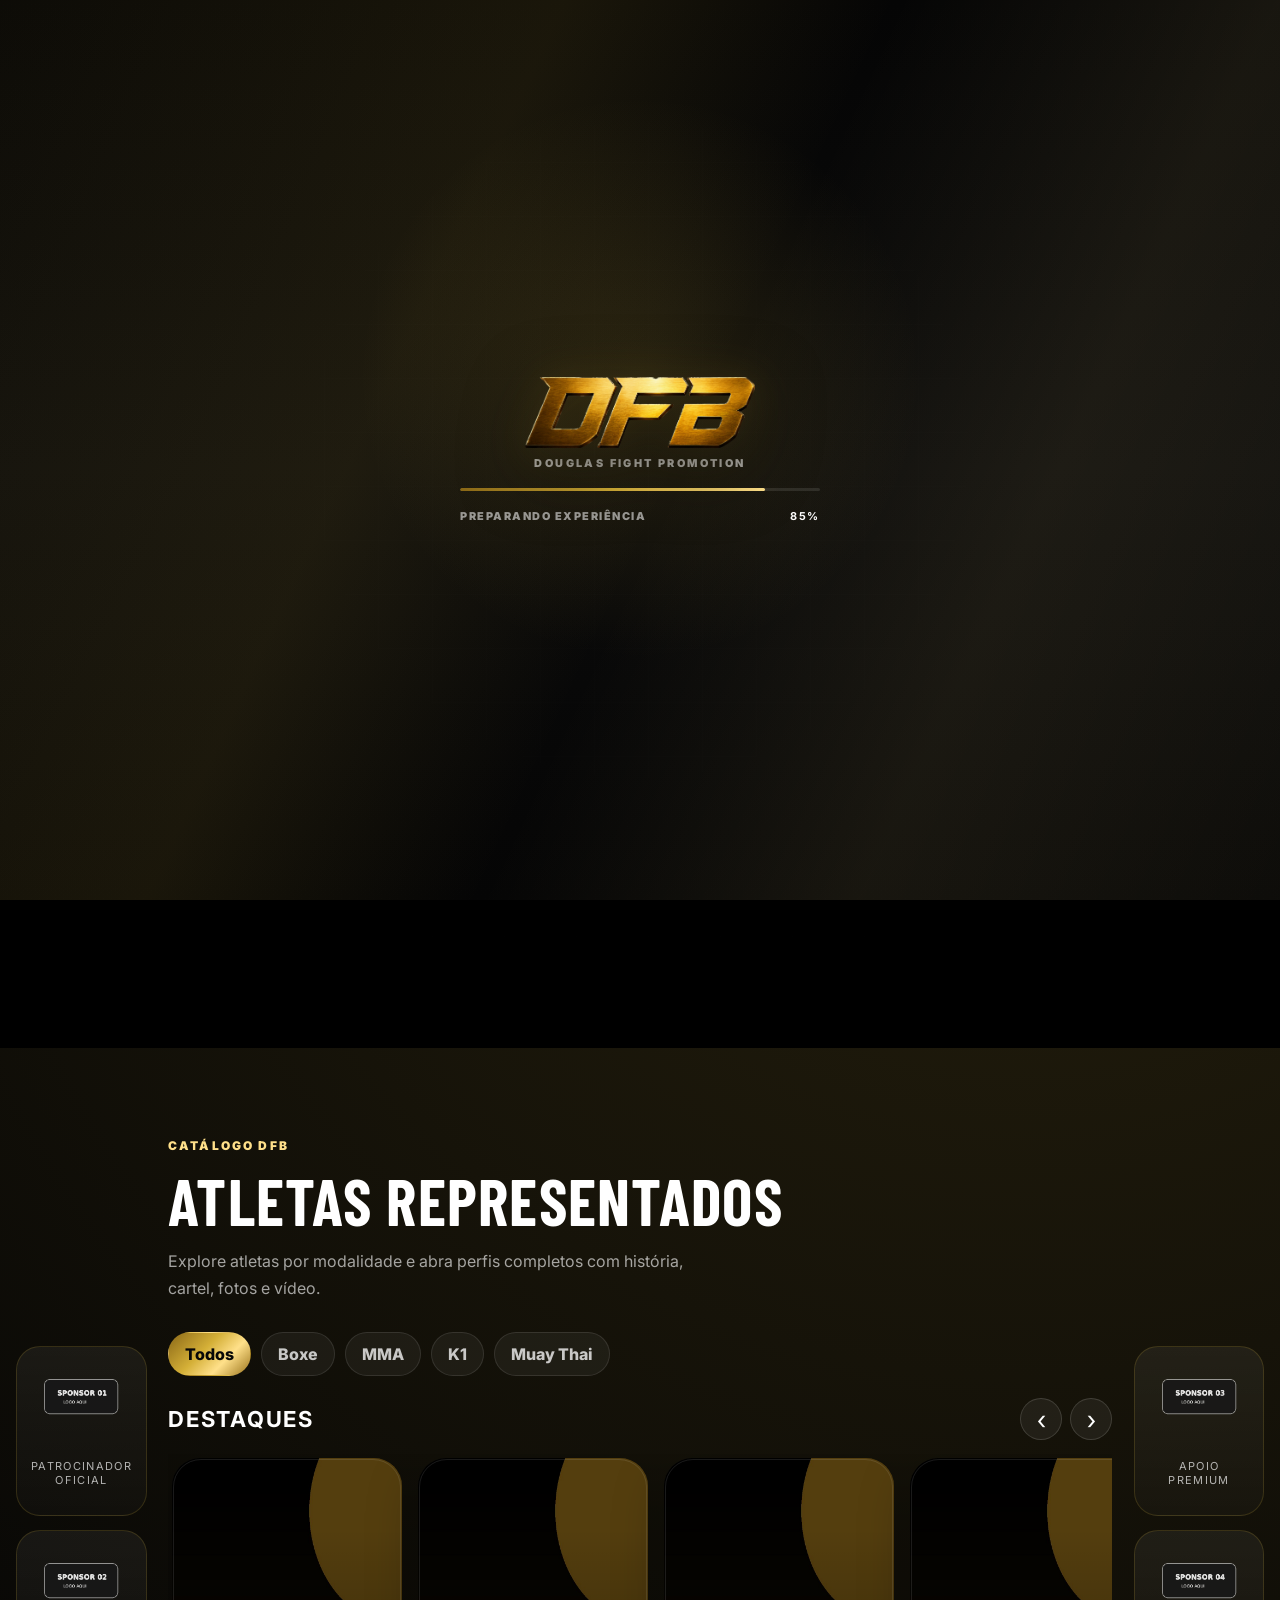
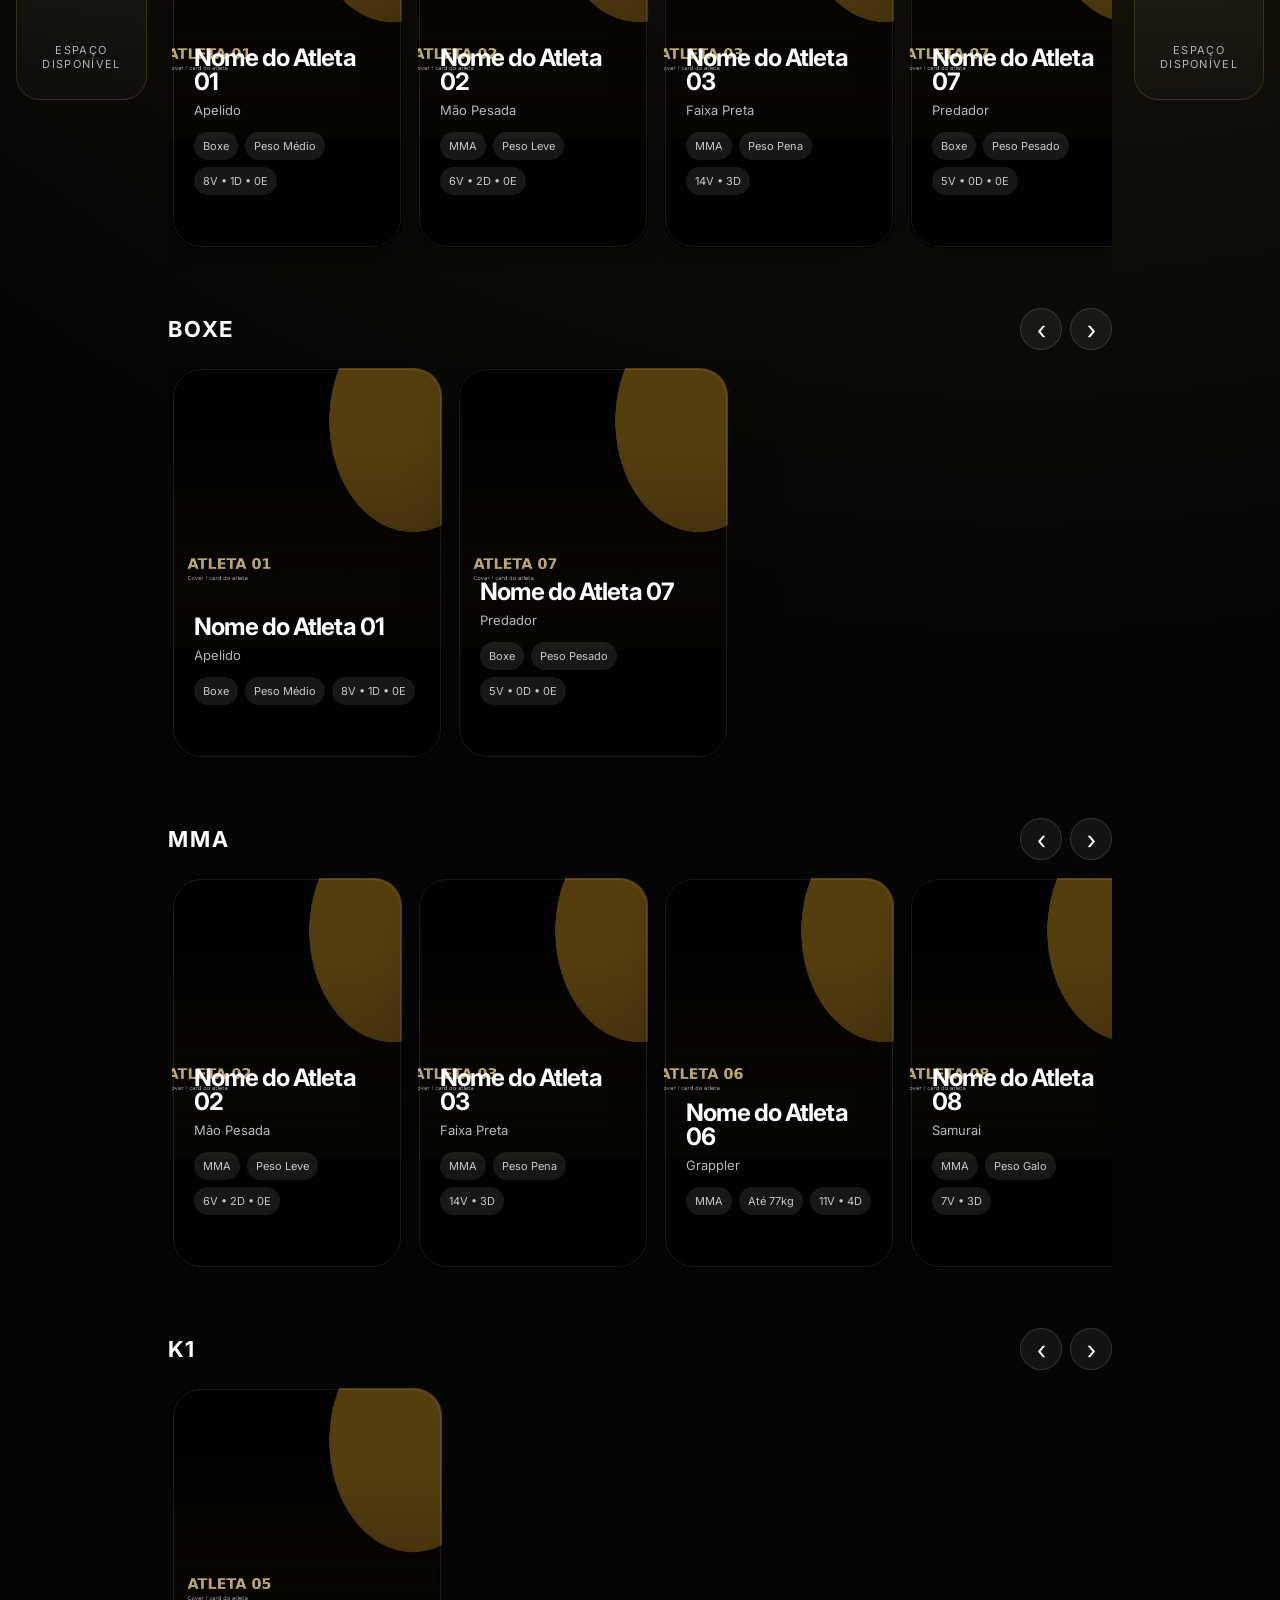
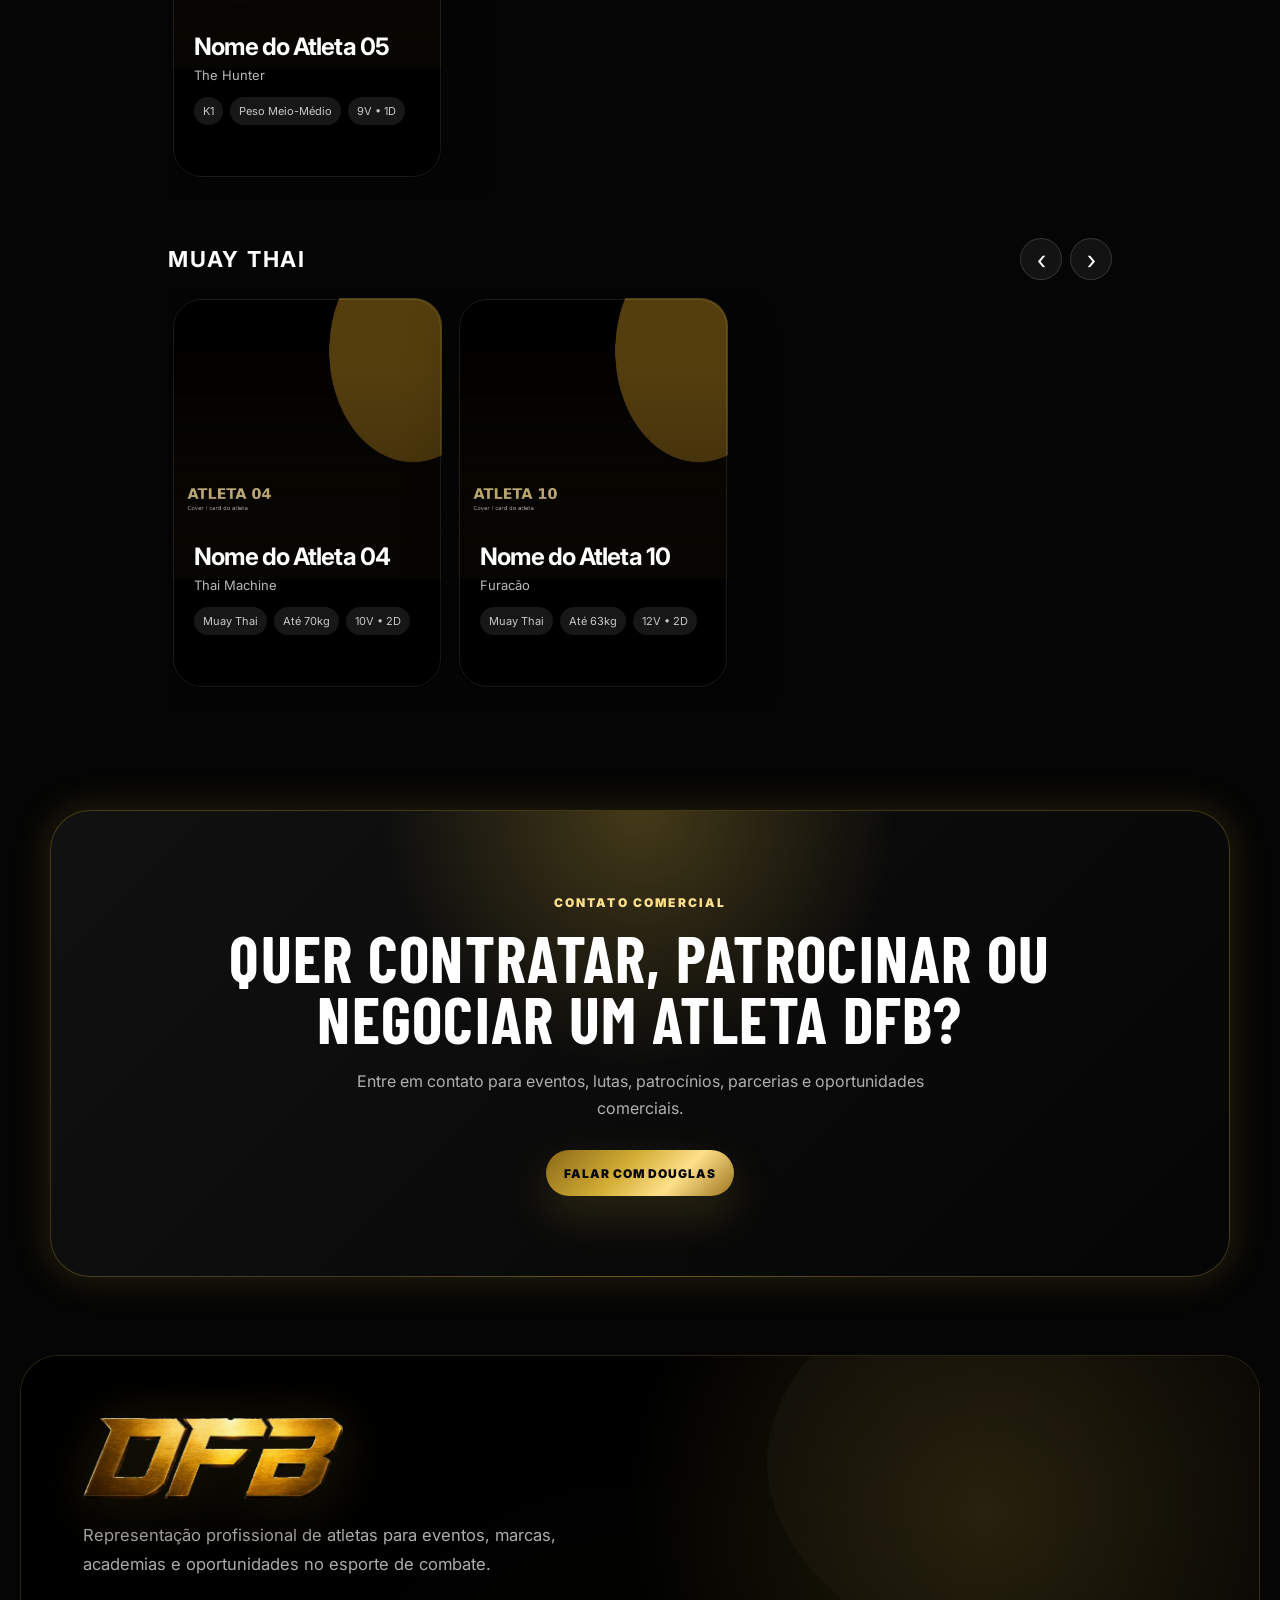
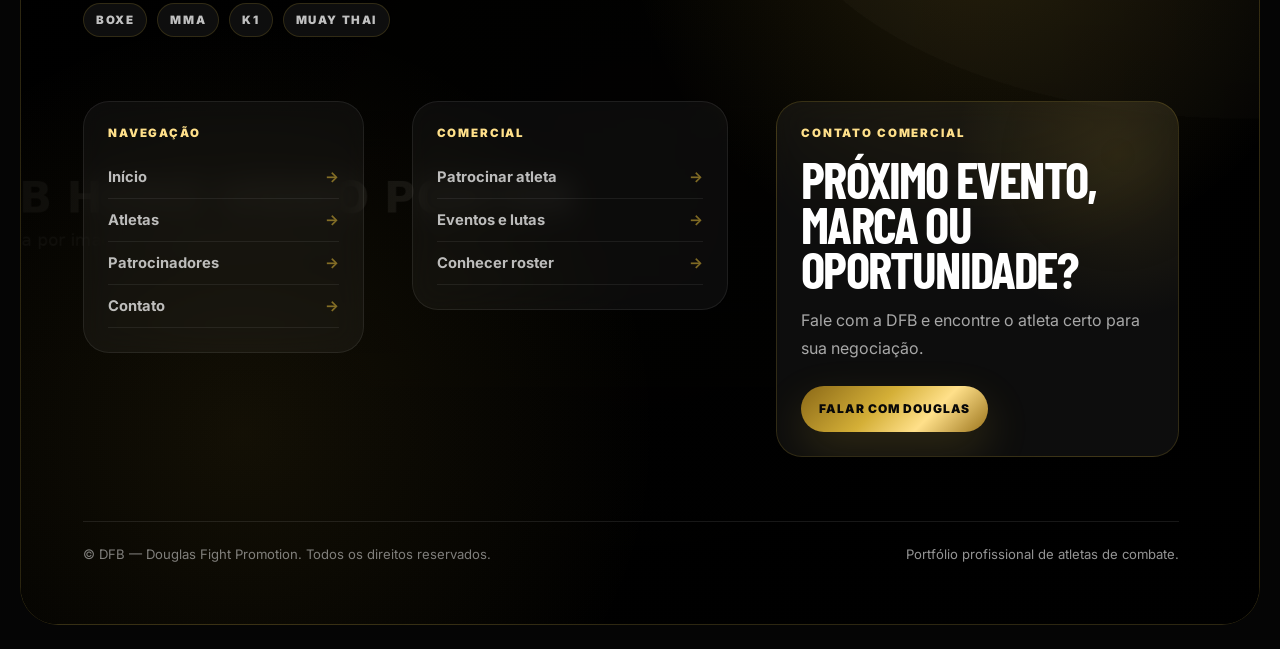
==== commit 9122f75e: "loadinf" ====
--- a/index.html
+++ b/index.html
@@ -11,7 +11,26 @@
   <link href="https://fonts.googleapis.com/css2?family=Barlow+Condensed:wght@600;700;800;900&family=Inter:wght@400;500;600;700;800;900&display=swap" rel="stylesheet">
   <link rel="stylesheet" href="assets/css/style.css" />
 </head>
-<body>
+<body class="is-loading">
+  <div class="page-loader" id="pageLoader" aria-label="Carregando site" role="status">
+    <div class="page-loader__inner">
+      <div class="page-loader__brand">
+        <img src="assets/img/logo-dfb-navbar.png" alt="DFB Douglas Fight Promotion" class="page-loader__logo" onerror="this.style.display='none'; this.nextElementSibling.style.display='block';">
+        <span class="page-loader__fallback-logo">DFB</span>
+        <strong>Douglas Fight Promotion</strong>
+      </div>
+
+      <div class="page-loader__progress">
+        <div class="page-loader__bar" id="pageLoaderBar"></div>
+      </div>
+
+      <div class="page-loader__meta">
+        <span>Preparando experiência</span>
+        <strong id="pageLoaderPercent">0%</strong>
+      </div>
+    </div>
+  </div>
+
   <div class="site-noise" aria-hidden="true"></div>
 
   <header class="navbar" data-navbar>
@@ -142,7 +161,7 @@
   <footer class="footer footer-pro" id="footer">
     <!-- Vídeo ideal: academia/ringue de luta em clima dark, movimento lento, sem texto/logos, MP4 otimizado para web. -->
     <div class="footer-video-bg" aria-hidden="true">
-      <video class="footer-pro__video footer-bg-video" autoplay muted loop playsinline preload="auto" poster="assets/img/hero-poster.jpg">
+      <video class="footer-pro__video footer-bg-video" autoplay muted loop playsinline preload="metadata" poster="assets/img/hero-poster.jpg">
         <source src="assets/videos/footer-fight.mp4" type="video/mp4">
       </video>
     </div>
--- a/assets/css/style.css
+++ b/assets/css/style.css
@@ -1488,3 +1488,297 @@
     display: none !important;
   }
 }
+
+
+/* ─────────────────────────────────────────────
+   Loading premium DFB + autoplay readiness
+   ───────────────────────────────────────────── */
+
+.page-loader {
+  position: fixed;
+  inset: 0;
+  z-index: 999999;
+  display: flex;
+  align-items: center;
+  justify-content: center;
+  background:
+    radial-gradient(circle at 50% 42%, rgba(212, 175, 55, 0.14), transparent 34%),
+    linear-gradient(180deg, #050505 0%, #0b0b0b 52%, #050505 100%);
+  color: #fff;
+  overflow: hidden;
+  opacity: 1;
+  visibility: visible;
+  transition:
+    opacity .75s cubic-bezier(.2,.7,.2,1),
+    visibility .75s cubic-bezier(.2,.7,.2,1);
+}
+
+.page-loader::before {
+  content: "";
+  position: absolute;
+  inset: -20%;
+  background:
+    linear-gradient(115deg, transparent 0%, rgba(212,175,55,.10) 38%, transparent 52%, rgba(255,224,138,.08) 68%, transparent 100%);
+  animation: loaderLightSweep 3.6s cubic-bezier(.2,.7,.2,1) infinite;
+  pointer-events: none;
+}
+
+.page-loader::after {
+  content: "";
+  position: absolute;
+  inset: 0;
+  background-image:
+    linear-gradient(rgba(255,255,255,.025) 1px, transparent 1px),
+    linear-gradient(90deg, rgba(255,255,255,.025) 1px, transparent 1px);
+  background-size: 54px 54px;
+  mask-image: radial-gradient(circle at center, black 0%, transparent 72%);
+  opacity: .38;
+  pointer-events: none;
+}
+
+.page-loader.is-hidden {
+  opacity: 0;
+  visibility: hidden;
+  pointer-events: none;
+}
+
+.page-loader__inner {
+  position: relative;
+  z-index: 2;
+  width: min(420px, calc(100% - 48px));
+  display: flex;
+  flex-direction: column;
+  align-items: center;
+  justify-content: center;
+  gap: 18px;
+  text-align: center;
+  margin: 0 auto;
+  transform: translateY(0);
+}
+
+.page-loader__brand {
+  display: grid;
+  justify-items: center;
+  gap: 8px;
+}
+
+.page-loader__logo {
+  width: min(230px, 62vw);
+  max-height: 118px;
+  display: block;
+  object-fit: contain;
+  filter:
+    drop-shadow(0 18px 34px rgba(0,0,0,.56))
+    drop-shadow(0 0 18px rgba(212,175,55,.16));
+}
+
+.page-loader__fallback-logo {
+  display: none;
+  font-family: var(--font-display, sans-serif);
+  font-size: clamp(3.4rem, 11vw, 6rem);
+  font-weight: 900;
+  line-height: .85;
+  letter-spacing: .08em;
+  text-transform: uppercase;
+  background: linear-gradient(135deg, #8a6817, #d4af37, #ffe08a, #9b741c);
+  -webkit-background-clip: text;
+  background-clip: text;
+  color: transparent;
+  filter: drop-shadow(0 0 22px rgba(212,175,55,.16));
+}
+
+.page-loader__brand strong {
+  color: rgba(255,255,255,.62);
+  font-size: .68rem;
+  font-weight: 900;
+  letter-spacing: .22em;
+  text-transform: uppercase;
+}
+
+.page-loader__mark {
+  position: relative;
+  width: 112px;
+  height: 112px;
+  display: grid;
+  place-items: center;
+}
+
+.page-loader__mark::before,
+.page-loader__mark::after {
+  content: "";
+  position: absolute;
+  inset: 0;
+  border-radius: 999px;
+  border: 1px solid rgba(255,255,255,.12);
+}
+
+.page-loader__mark::before {
+  border-top-color: rgba(212,175,55,.92);
+  border-right-color: rgba(255,224,138,.46);
+  animation: loaderSpin 1.45s linear infinite;
+}
+
+.page-loader__mark::after {
+  inset: 14px;
+  border-bottom-color: rgba(212,175,55,.75);
+  border-left-color: rgba(255,224,138,.35);
+  animation: loaderSpinReverse 2.2s linear infinite;
+}
+
+.page-loader__mark span {
+  position: absolute;
+  top: 50%;
+  left: 50%;
+  width: 8px;
+  height: 8px;
+  border-radius: 999px;
+  background: linear-gradient(135deg, #d4af37, #ffe08a);
+  box-shadow:
+    0 0 18px rgba(212,175,55,.48),
+    0 0 24px rgba(255,224,138,.24);
+  opacity: .5;
+  animation: loaderDotPulse 1.2s ease-in-out infinite;
+}
+
+.page-loader__mark span:nth-child(1) {
+  transform: translate(-50%, -50%);
+}
+
+.page-loader__mark span:nth-child(2) {
+  transform: translate(calc(-50% - 26px), -50%);
+  animation-delay: .16s;
+}
+
+.page-loader__mark span:nth-child(3) {
+  transform: translate(calc(-50% + 26px), -50%);
+  animation-delay: .32s;
+}
+
+.page-loader__progress {
+  width: min(360px, 100%);
+  height: 3px;
+  overflow: hidden;
+  border-radius: 999px;
+  background: rgba(255,255,255,.10);
+}
+
+.page-loader__bar {
+  width: 0%;
+  height: 100%;
+  border-radius: inherit;
+  background: linear-gradient(90deg, #8a6817, #d4af37, #ffe08a);
+  box-shadow: 0 0 20px rgba(212,175,55,.35);
+  transition: width .35s cubic-bezier(.2,.7,.2,1);
+}
+
+.page-loader__meta {
+  width: min(360px, 100%);
+  display: flex;
+  align-items: center;
+  justify-content: space-between;
+  gap: 16px;
+  color: rgba(255,255,255,.56);
+  font-size: .68rem;
+  font-weight: 900;
+  letter-spacing: .14em;
+  text-transform: uppercase;
+}
+
+.page-loader__meta strong {
+  color: #fff;
+}
+
+body.is-loading {
+  overflow: hidden;
+}
+
+body.is-loaded .navbar,
+body.is-loaded .hero,
+body.is-loaded .fighters-section,
+body.is-loaded .site-footer,
+body.is-loaded .footer-pro {
+  animation: siteEnterAfterLoad .85s cubic-bezier(.2,.7,.2,1) both;
+}
+
+@keyframes loaderLightSweep {
+  0% {
+    transform: translateX(-18%) rotate(0deg);
+    opacity: .42;
+  }
+
+  50% {
+    opacity: .85;
+  }
+
+  100% {
+    transform: translateX(18%) rotate(8deg);
+    opacity: .42;
+  }
+}
+
+@keyframes loaderSpin {
+  to {
+    transform: rotate(360deg);
+  }
+}
+
+@keyframes loaderSpinReverse {
+  to {
+    transform: rotate(-360deg);
+  }
+}
+
+@keyframes loaderDotPulse {
+  0%, 100% {
+    opacity: .34;
+  }
+
+  50% {
+    opacity: 1;
+  }
+}
+
+@keyframes siteEnterAfterLoad {
+  from {
+    opacity: 0;
+    transform: translateY(18px);
+    filter: blur(8px);
+  }
+
+  to {
+    opacity: 1;
+    transform: translateY(0);
+    filter: blur(0);
+  }
+}
+
+@media (max-width: 768px) {
+  .page-loader__inner {
+    gap: 14px;
+    padding-bottom: 44px;
+  }
+
+  .page-loader__logo {
+    width: min(200px, 64vw);
+    max-height: 104px;
+  }
+
+  .page-loader__meta {
+    font-size: .62rem;
+  }
+}
+
+@media (prefers-reduced-motion: reduce) {
+  .page-loader::before,
+  .page-loader__mark::before,
+  .page-loader__mark::after,
+  .page-loader__mark span,
+  body.is-loaded .navbar,
+  body.is-loaded .hero,
+  body.is-loaded .fighters-section,
+  body.is-loaded .site-footer,
+  body.is-loaded .footer-pro {
+    animation: none !important;
+  }
+}
+
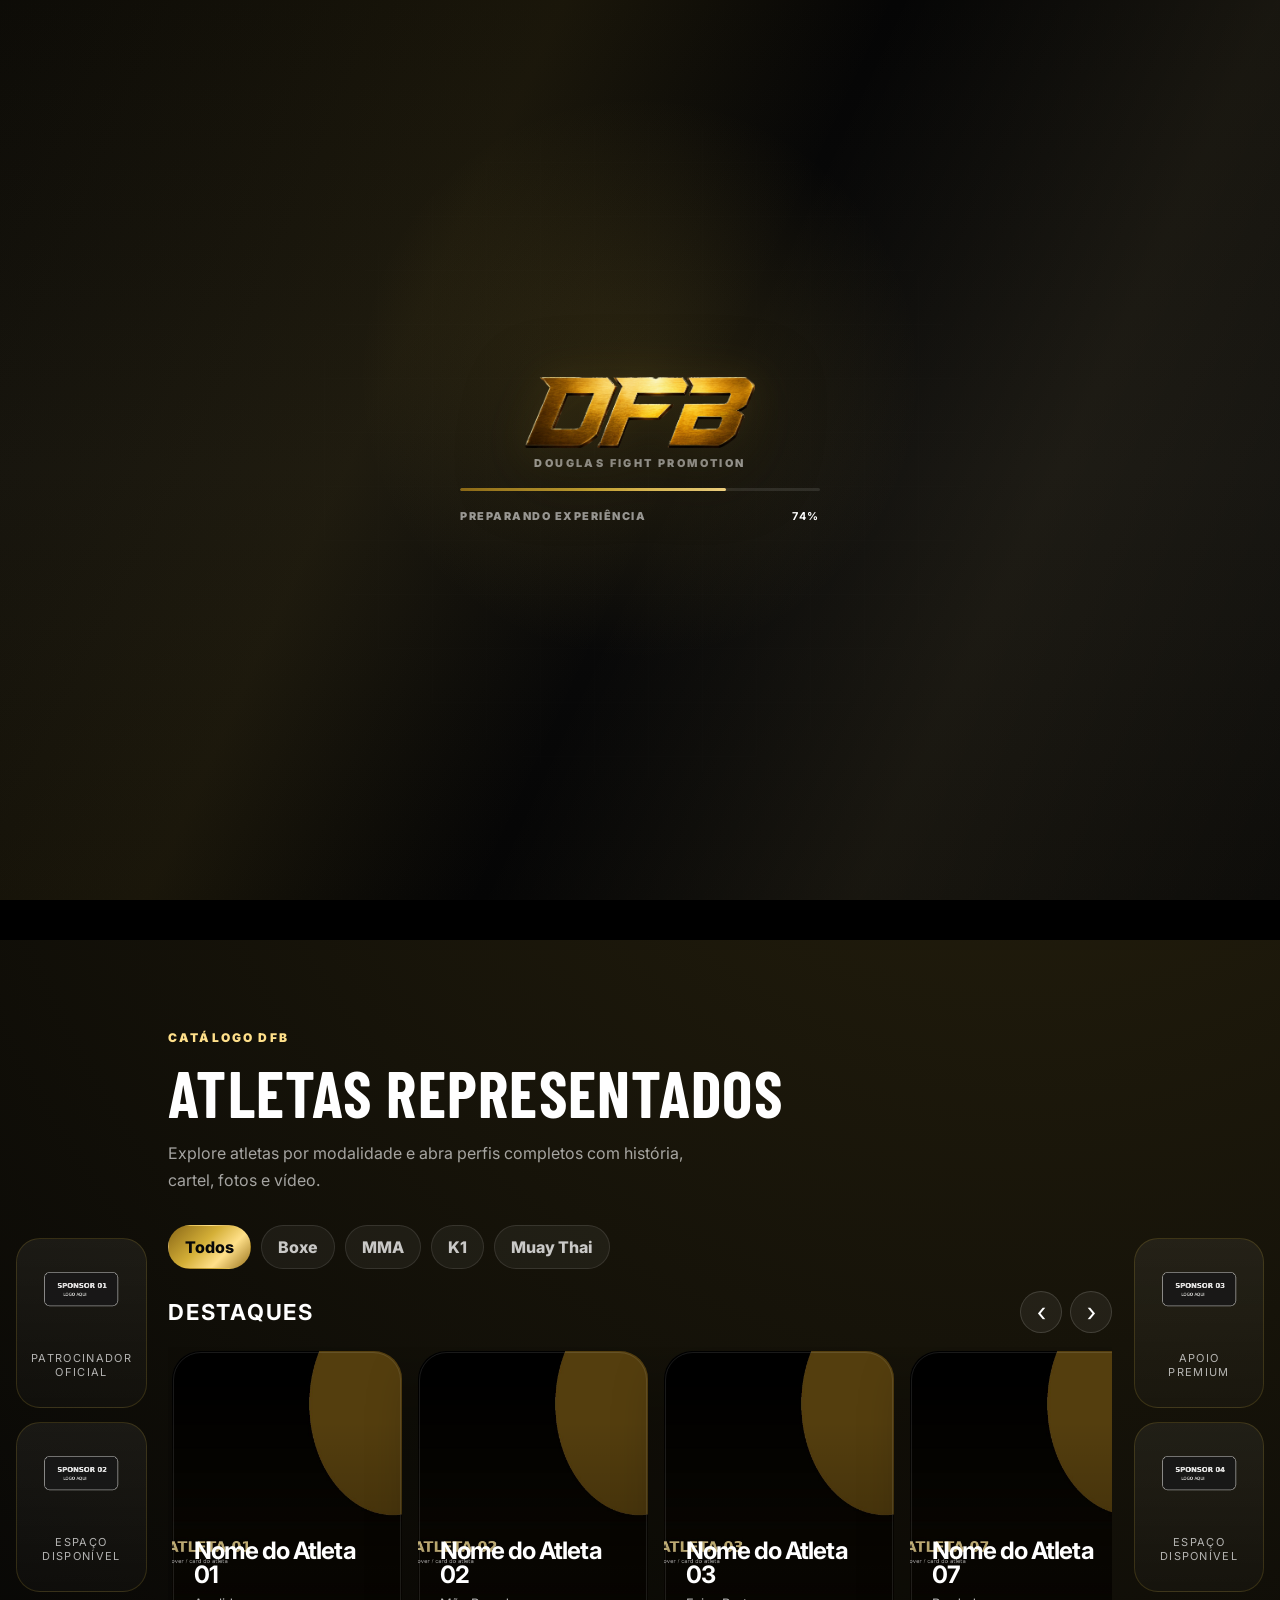
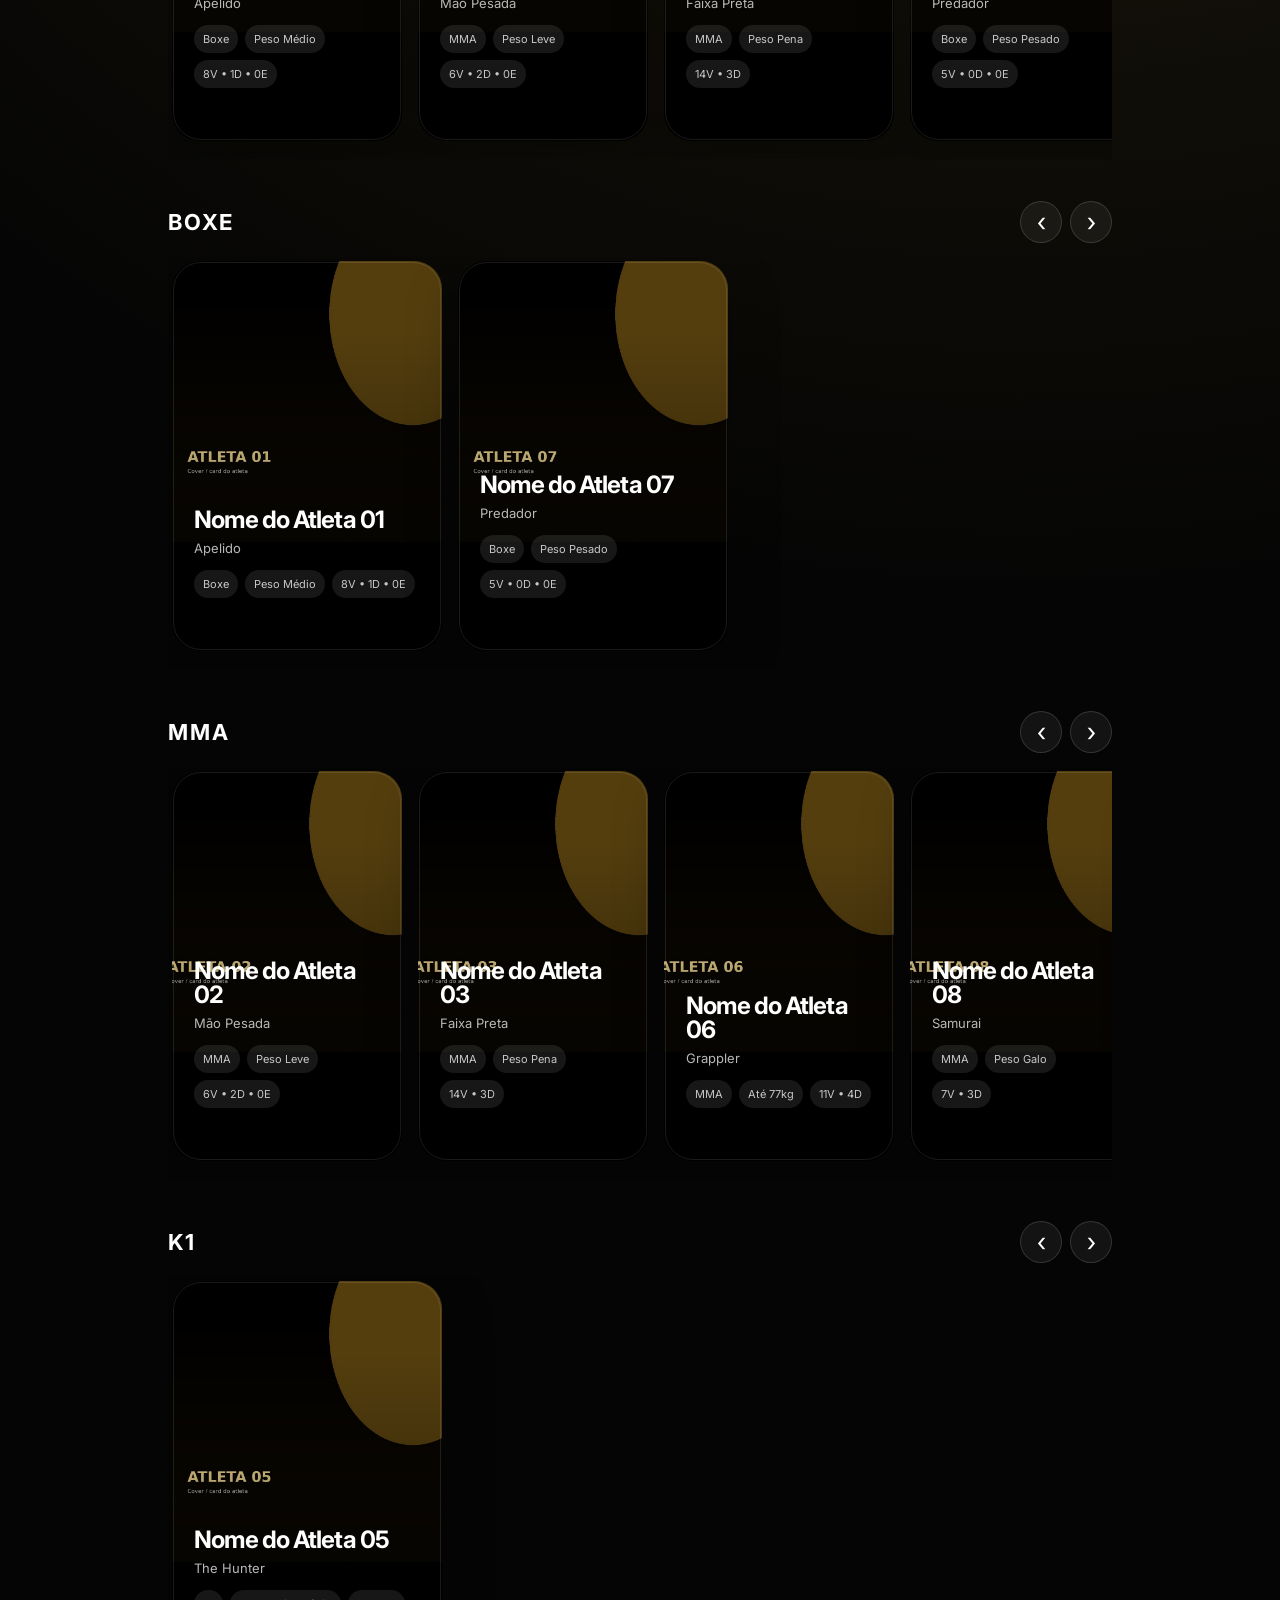
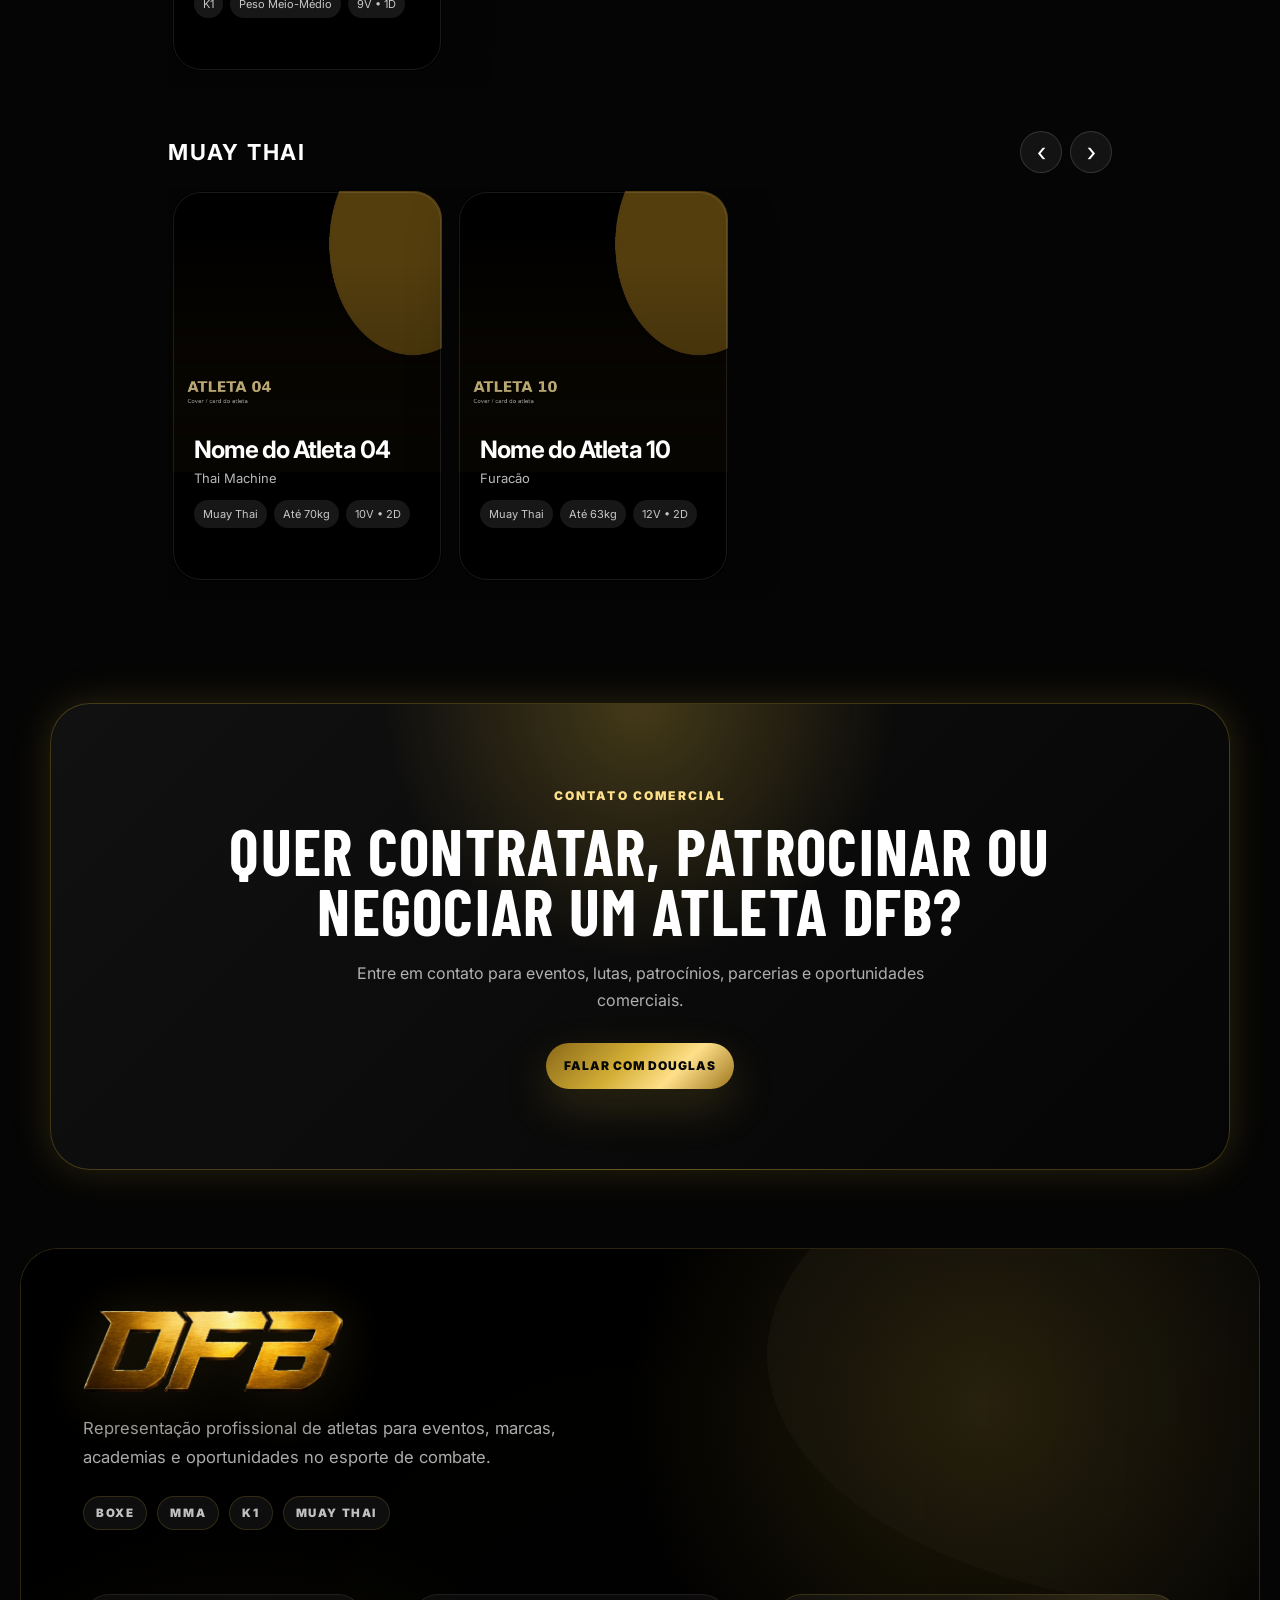
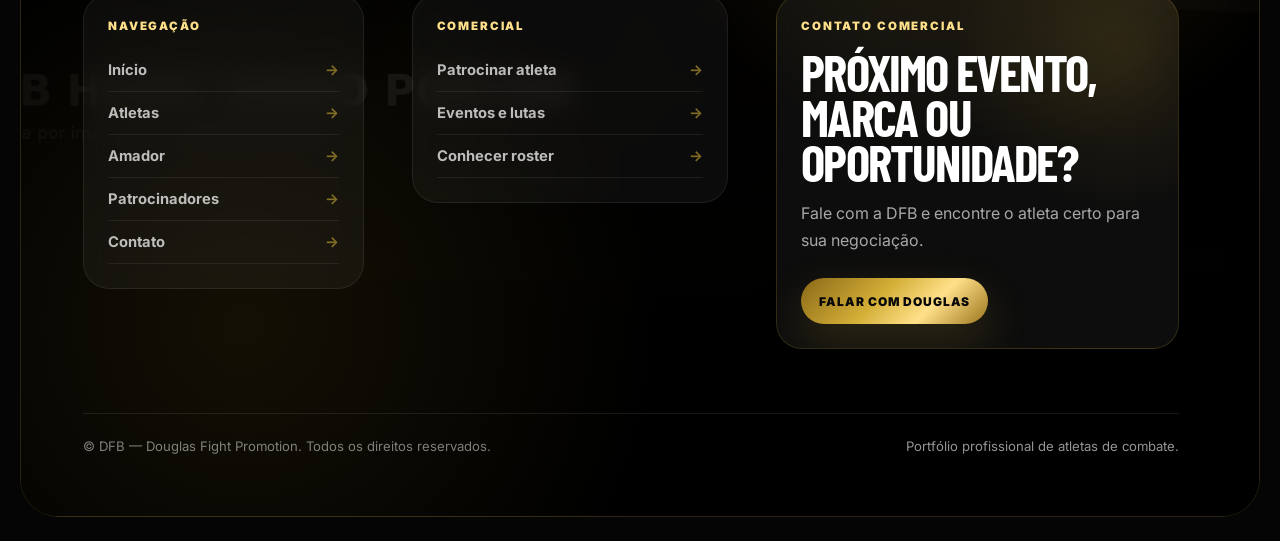
==== commit a0280e13: "Atualiza hero com foto do cliente" ====
--- a/index.html
+++ b/index.html
@@ -47,6 +47,7 @@
     <nav class="nav-menu mobile-menu-panel" data-nav-menu data-mobile-menu-panel aria-hidden="true">
       <a href="#inicio">Home</a>
       <a href="#atletas">Atletas</a>
+      <a href="amadores.html">Amador</a>
       <a href="#modalidades">Modalidades</a>
       <a href="#patrocinadores">Patrocinadores</a>
       <a href="#contato">Contato</a>
@@ -102,12 +103,20 @@
           </div>
         </div>
 
-        <aside class="hero-3d-fighter" data-hero-3d aria-label="Lutador DFB em destaque">
-<img src="assets/img/fighters/hero-fighter.png" alt="Lutador DFB em destaque" class="hero-3d-fighter__image" loading="eager" onerror="this.style.display='none'; this.parentElement.classList.add('is-image-missing');">
-          <div class="hero-3d-fighter__fallback" aria-hidden="true"></div>
-          <div class="hero-3d-fighter__plate">
-            <span>DFB Roster</span>
-            <strong>Boxe • MMA • K1 • Muay Thai</strong>
+        <aside class="hero-person-card" data-hero-person aria-label="Douglas Fight Promotion em destaque">
+          <div class="hero-person-card__frame">
+            <img
+              src="assets/img/fighters/douglas-hero.jpg"
+              alt="Douglas Fight Promotion"
+              class="hero-person-card__image"
+              loading="eager"
+              onerror="this.style.display='none'; this.closest('.hero-person-card').classList.add('is-image-missing');"
+            >
+          </div>
+
+          <div class="hero-person-card__plate">
+            <span>Douglas Fight Promotion</span>
+            <strong>Gestão, promoção e conexão de atletas</strong>
           </div>
         </aside>
       </div>
@@ -188,6 +197,7 @@
           <span class="footer-pro__label">Navegação</span>
           <a href="#inicio">Início</a>
           <a href="#atletas">Atletas</a>
+          <a href="amadores.html">Amador</a>
           <a href="#patrocinadores">Patrocinadores</a>
           <a href="#contato">Contato</a>
         </div>
--- a/assets/css/style.css
+++ b/assets/css/style.css
@@ -760,7 +760,7 @@
   position: relative;
   z-index: 2;
   width: min(680px, 906vw);
-  max-height: 960px;
+  max-height: 1060px;
   object-fit: contain;
   filter:
     drop-shadow(0 34px 48px rgba(0,0,0,.72))
@@ -1782,3 +1782,646 @@
   }
 }
 
+
+/* ─────────────────────────────────────────────────────────────
+   Página de atletas amadores — DFB
+   Mantém o projeto estático e reaproveita cards/modal existentes.
+   ───────────────────────────────────────────────────────────── */
+body[data-page="amadores"] {
+  background:
+    radial-gradient(circle at 78% 12%, rgba(212,175,55,.14), transparent 34%),
+    radial-gradient(circle at 18% 28%, rgba(255,224,138,.06), transparent 28%),
+    #050505;
+}
+
+body[data-page="amadores"] .nav-menu a[aria-current="page"] {
+  color: var(--gold-light);
+}
+
+.amateur-hero {
+  position: relative;
+  min-height: 72svh;
+  display: grid;
+  align-items: center;
+  padding: clamp(112px, 14vw, 176px) 0 clamp(74px, 10vw, 120px);
+  overflow: hidden;
+  color: #fff;
+  background:
+    radial-gradient(circle at 72% 34%, rgba(212,175,55,.13), transparent 34%),
+    radial-gradient(circle at 12% 80%, rgba(255,224,138,.06), transparent 28%),
+    linear-gradient(180deg, #090909 0%, #050505 100%);
+}
+
+.amateur-hero::before {
+  content: "";
+  position: absolute;
+  inset: 0;
+  background-image:
+    linear-gradient(rgba(255,255,255,.022) 1px, transparent 1px),
+    linear-gradient(90deg, rgba(255,255,255,.018) 1px, transparent 1px);
+  background-size: 70px 70px;
+  mask-image: radial-gradient(circle at center, black 0%, transparent 76%);
+  opacity: .35;
+  pointer-events: none;
+}
+
+.amateur-hero__content {
+  position: relative;
+  z-index: 2;
+  width: min(980px, calc(100% - 40px));
+  margin: 0 auto;
+}
+
+.amateur-hero__content > span {
+  display: inline-flex;
+  align-items: center;
+  gap: 12px;
+  margin-bottom: 18px;
+  color: var(--gold-light, #ffe08a);
+  font-size: .76rem;
+  font-weight: 900;
+  letter-spacing: .18em;
+  text-transform: uppercase;
+}
+
+.amateur-hero__content > span::before {
+  content: "";
+  width: 44px;
+  height: 2px;
+  border-radius: 999px;
+  background: var(--gold-gradient);
+}
+
+.amateur-hero__content h1 {
+  max-width: 840px;
+  margin: 0;
+  font-family: var(--font-display, sans-serif);
+  font-size: clamp(3.2rem, 8vw, 7.4rem);
+  line-height: .86;
+  letter-spacing: -.04em;
+  text-transform: uppercase;
+}
+
+.amateur-hero__content p {
+  max-width: 620px;
+  margin: 24px 0 0;
+  color: rgba(255,255,255,.68);
+  font-size: clamp(1rem, 1.3vw, 1.16rem);
+  line-height: 1.7;
+}
+
+.amateur-fighters-section {
+  width: var(--container);
+  margin: 0 auto;
+  padding-top: clamp(72px, 9vw, 120px);
+}
+
+.amateur-fighter-card::after {
+  border-color: rgba(212,175,55,.16);
+}
+
+.amateur-fighter-card:hover::after {
+  border-color: rgba(212,175,55,.46);
+}
+
+.fighters-empty {
+  width: min(760px, 100%);
+  margin: 0 auto;
+  padding: 34px;
+  border-radius: 28px;
+  background: rgba(255,255,255,.045);
+  border: 1px solid rgba(255,255,255,.10);
+  text-align: center;
+}
+
+.fighters-empty h3 {
+  margin: 0;
+  font-family: var(--font-display, sans-serif);
+  font-size: clamp(2rem, 4vw, 3.2rem);
+  text-transform: uppercase;
+}
+
+.fighters-empty p {
+  margin: 10px auto 0;
+  max-width: 520px;
+  color: rgba(255,255,255,.62);
+  line-height: 1.7;
+}
+
+@media (max-width: 768px) {
+  .amateur-hero {
+    min-height: auto;
+    padding: 112px 0 72px;
+  }
+
+  .amateur-hero__content {
+    width: min(100% - 28px, 560px);
+  }
+
+  .amateur-hero__content h1 {
+    font-size: clamp(3rem, 14vw, 5.4rem);
+  }
+
+  .amateur-fighters-section {
+    width: min(100% - 28px, 560px);
+  }
+}
+
+
+/* =========================================================
+   Cards dos atletas amadores — visual premium minimalista
+   Escopo isolado: não altera cards profissionais.
+========================================================= */
+
+#amateurFightersRows .fighters-row__track {
+  display: flex;
+  gap: 18px;
+  align-items: stretch;
+  min-height: 390px;
+}
+
+#amateurFightersRows .fighters-row__scroller {
+  overflow-x: auto;
+  overflow-y: hidden;
+  padding: 4px 0 18px;
+  scroll-snap-type: x proximity;
+}
+
+#amateurFightersRows .amateur-fighter-card {
+  scroll-snap-align: start;
+}
+
+.amateur-fighter-card {
+  position: relative;
+  flex: 0 0 min(270px, 76vw);
+  width: min(270px, 76vw);
+  height: auto;
+  min-height: 380px;
+  overflow: hidden;
+  border: 1px solid rgba(255,255,255,.08);
+  border-radius: 24px;
+  padding: 0;
+  cursor: pointer;
+  isolation: isolate;
+  text-align: left;
+  color: #fff;
+  background: #0b0b0b;
+  box-shadow: 0 18px 58px rgba(0,0,0,.32);
+  opacity: 0;
+  transform: translateY(18px);
+  animation: cardIn .7s var(--ease) forwards;
+  transition:
+    transform .36s cubic-bezier(.2,.7,.2,1),
+    border-color .36s ease,
+    box-shadow .36s ease,
+    background .36s ease;
+}
+
+.amateur-fighter-card:hover {
+  transform: translateY(-7px);
+  border-color: rgba(212,175,55,.30);
+  box-shadow:
+    0 26px 78px rgba(0,0,0,.46),
+    0 0 34px rgba(212,175,55,.07);
+}
+
+.amateur-fighter-card::before {
+  content: "";
+  position: absolute;
+  inset: 1px;
+  z-index: 3;
+  border: 1px solid rgba(255,255,255,.035);
+  border-radius: inherit;
+  pointer-events: none;
+  background: transparent;
+}
+
+.amateur-fighter-card::after {
+  content: "";
+  position: absolute;
+  inset: 0;
+  z-index: 3;
+  pointer-events: none;
+  background:
+    linear-gradient(120deg, transparent 0%, rgba(255,255,255,.065) 42%, transparent 58%);
+  opacity: 0;
+  transform: translateX(-120%);
+  transition:
+    transform .8s cubic-bezier(.2,.7,.2,1),
+    opacity .35s ease;
+  border: 0;
+  box-shadow: none;
+}
+
+.amateur-fighter-card:hover::after {
+  opacity: 1;
+  transform: translateX(120%);
+  border: 0;
+  box-shadow: none;
+}
+
+.amateur-fighter-card__media {
+  position: absolute;
+  inset: 0;
+  z-index: 1;
+  overflow: hidden;
+}
+
+.amateur-fighter-card__media img {
+  position: absolute;
+  inset: 0;
+  width: 100%;
+  height: 100%;
+  display: block;
+  object-fit: cover;
+  object-position: center top;
+  filter: grayscale(.08) contrast(1.05) brightness(.88);
+  transform: scale(1.01);
+  transition:
+    transform .7s cubic-bezier(.2,.7,.2,1),
+    filter .7s cubic-bezier(.2,.7,.2,1);
+}
+
+.amateur-fighter-card:hover .amateur-fighter-card__media img {
+  transform: scale(1.055);
+  filter: grayscale(0) contrast(1.08) brightness(.78);
+}
+
+.amateur-fighter-card__overlay {
+  position: absolute;
+  inset: 0;
+  z-index: 2;
+  pointer-events: none;
+  background:
+    linear-gradient(180deg, rgba(0,0,0,.05) 0%, rgba(0,0,0,.20) 42%, rgba(0,0,0,.88) 100%),
+    radial-gradient(circle at 50% 85%, rgba(212,175,55,.13), transparent 44%);
+}
+
+.amateur-fighter-card__top {
+  position: absolute;
+  top: 14px;
+  left: 14px;
+  z-index: 4;
+}
+
+.amateur-fighter-card__top span {
+  display: inline-flex;
+  align-items: center;
+  min-height: 28px;
+  padding: 0 10px;
+  border-radius: 999px;
+  background: rgba(0,0,0,.56);
+  border: 1px solid rgba(255,255,255,.12);
+  color: rgba(255,255,255,.78);
+  font-size: .62rem;
+  font-weight: 900;
+  letter-spacing: .14em;
+  text-transform: uppercase;
+  backdrop-filter: blur(10px);
+}
+
+.amateur-fighter-card__content {
+  position: absolute;
+  left: 18px;
+  right: 18px;
+  bottom: 22px;
+  z-index: 4;
+  display: grid;
+  gap: 6px;
+  transition: transform .34s cubic-bezier(.2,.7,.2,1);
+}
+
+.amateur-fighter-card:hover .amateur-fighter-card__content {
+  transform: translateY(-18px);
+}
+
+.amateur-fighter-card__modality {
+  display: inline-flex;
+  width: fit-content;
+  color: var(--gold-light, #ffe08a);
+  font-size: .66rem;
+  font-weight: 900;
+  letter-spacing: .16em;
+  text-transform: uppercase;
+}
+
+.amateur-fighter-card__content h3 {
+  margin: 0;
+  color: #fff;
+  font-family: var(--font-display, sans-serif);
+  font-size: clamp(1.65rem, 2.6vw, 2.3rem);
+  line-height: .92;
+  text-transform: uppercase;
+  letter-spacing: -.02em;
+}
+
+.amateur-fighter-card__content p {
+  margin: 0;
+  color: rgba(255,255,255,.62);
+  font-size: .78rem;
+  font-weight: 800;
+  letter-spacing: .08em;
+  text-transform: uppercase;
+}
+
+.amateur-fighter-card__action {
+  position: absolute;
+  left: 18px;
+  bottom: 18px;
+  z-index: 5;
+  display: inline-flex;
+  align-items: center;
+  min-height: 32px;
+  padding: 0 12px;
+  border-radius: 999px;
+  background: rgba(0,0,0,.62);
+  border: 1px solid rgba(212,175,55,.26);
+  color: var(--gold-light, #ffe08a);
+  font-size: .62rem;
+  font-weight: 900;
+  letter-spacing: .14em;
+  text-transform: uppercase;
+  opacity: 0;
+  transform: translateY(10px);
+  transition:
+    opacity .30s ease,
+    transform .30s cubic-bezier(.2,.7,.2,1),
+    border-color .30s ease,
+    background .30s ease;
+  pointer-events: none;
+  backdrop-filter: blur(10px);
+}
+
+.amateur-fighter-card:hover .amateur-fighter-card__action {
+  opacity: 1;
+  transform: translateY(0);
+}
+
+.amateur-fighter-card .fighter-card__content,
+.amateur-fighter-card .fighter-card__meta,
+.amateur-fighter-card .fighter-card__badge,
+.amateur-fighter-card .fighter-badge,
+.amateur-fighter-card .card-badge,
+.amateur-fighter-card .badge,
+.amateur-fighter-card [class*="badge"] {
+  display: none !important;
+}
+
+@media (max-width: 768px) {
+  #amateurFightersRows .fighters-row__track {
+    min-height: 345px;
+  }
+
+  .amateur-fighter-card {
+    flex-basis: min(245px, 76vw);
+    width: min(245px, 76vw);
+    min-height: 335px;
+    border-radius: 22px;
+  }
+
+  .amateur-fighter-card__content {
+    left: 16px;
+    right: 16px;
+    bottom: 18px;
+    transform: translateY(-18px);
+  }
+
+  .amateur-fighter-card__content h3 {
+    font-size: clamp(1.5rem, 8vw, 2.05rem);
+  }
+
+  .amateur-fighter-card__action {
+    opacity: 1;
+    transform: none;
+    left: 16px;
+    bottom: 14px;
+  }
+
+  .amateur-fighter-card__top {
+    top: 12px;
+    left: 12px;
+  }
+}
+
+/* AUMENTAR LUTADOR DO HERO */
+.hero-3d-fighter {
+  min-height: 720px;
+  overflow: visible;
+}
+
+.hero-3d-fighter__image {
+  width: min(600px, 95vw) !important;
+  max-height: 800px !important;
+}
+
+/* Se existir fallback, aumenta também */
+.hero-3d-fighter__fallback {
+  width: min(500px, 90vw) !important;
+}
+
+/* Ajuste para tablet */
+@media (max-width: 980px) {
+  .hero-3d-fighter {
+    min-height: 620px;
+  }
+
+  .hero-3d-fighter__image {
+    width: min(500px, 88vw) !important;
+    max-height: 680px !important;
+  }
+}
+
+/* Ajuste para celular */
+@media (max-width: 620px) {
+  .hero-3d-fighter {
+    min-height: 480px;
+  }
+
+  .hero-3d-fighter__image {
+    width: min(390px, 92vw) !important;
+    max-height: 520px !important;
+  }
+
+  .hero-3d-fighter__plate {
+    bottom: 18px;
+  }
+}
+
+
+/* ==========================================================
+   HERO COM FOTO REAL DO CLIENTE
+   Substitui o antigo PNG/3D por um card-pôster profissional.
+   Mantém o vídeo de fundo do hero ativo.
+   ========================================================== */
+
+.hero-3d-fighter,
+.hero-3d-fighter__ring,
+.hero-3d-fighter__glow,
+.hero-fighter-ring,
+.hero-fighter-glow,
+.hero-orbit,
+.hero-circle {
+  display: none !important;
+}
+
+.hero-person-card {
+  position: relative;
+  width: min(460px, 86vw);
+  margin-inline: auto;
+  perspective: 1200px;
+  transform-style: preserve-3d;
+  isolation: isolate;
+}
+
+.hero-person-card__frame {
+  position: relative;
+  min-height: 580px;
+  overflow: hidden;
+  border-radius: 34px;
+  background: #080808;
+  border: 1px solid rgba(212, 175, 55, 0.22);
+  box-shadow:
+    0 34px 120px rgba(0, 0, 0, 0.58),
+    0 0 70px rgba(212, 175, 55, 0.10);
+  isolation: isolate;
+  transform-style: preserve-3d;
+  transition:
+    transform .28s cubic-bezier(.2,.7,.2,1),
+    border-color .35s ease,
+    box-shadow .35s ease;
+}
+
+.hero-person-card__frame::before {
+  content: "";
+  position: absolute;
+  inset: 0;
+  z-index: 2;
+  pointer-events: none;
+  background:
+    radial-gradient(circle at 50% 18%, rgba(255, 224, 138, 0.18), transparent 28%),
+    linear-gradient(180deg, rgba(0,0,0,.08) 0%, rgba(0,0,0,.10) 48%, rgba(0,0,0,.78) 100%);
+  mix-blend-mode: screen;
+  opacity: .55;
+}
+
+.hero-person-card__frame::after {
+  content: "";
+  position: absolute;
+  inset: 0;
+  z-index: 3;
+  pointer-events: none;
+  background:
+    linear-gradient(90deg, rgba(0,0,0,.38), transparent 28%, transparent 70%, rgba(0,0,0,.42)),
+    linear-gradient(180deg, transparent 58%, rgba(0,0,0,.88));
+}
+
+.hero-person-card__image {
+  position: relative;
+  z-index: 1;
+  width: 100%;
+  height: 100%;
+  min-height: 580px;
+  display: block;
+  object-fit: cover;
+  object-position: center top;
+  filter:
+    contrast(1.06)
+    saturate(.92)
+    brightness(.82);
+  transform: scale(1.02);
+  transition:
+    transform .65s cubic-bezier(.2,.7,.2,1),
+    filter .65s ease;
+}
+
+.hero-person-card:hover .hero-person-card__frame {
+  border-color: rgba(212, 175, 55, 0.34);
+  box-shadow:
+    0 38px 130px rgba(0, 0, 0, 0.62),
+    0 0 82px rgba(212, 175, 55, 0.13);
+}
+
+.hero-person-card:hover .hero-person-card__image {
+  transform: scale(1.055);
+  filter:
+    contrast(1.08)
+    saturate(.96)
+    brightness(.88);
+}
+
+.hero-person-card__plate {
+  position: absolute;
+  left: 50%;
+  bottom: 24px;
+  z-index: 5;
+  width: calc(100% - 38px);
+  transform: translateX(-50%);
+  padding: 16px 18px;
+  border-radius: 20px;
+  background: rgba(5, 5, 5, 0.72);
+  border: 1px solid rgba(212, 175, 55, 0.22);
+  backdrop-filter: blur(16px);
+  box-shadow:
+    0 18px 60px rgba(0,0,0,.38),
+    inset 0 1px 0 rgba(255,255,255,.06);
+}
+
+.hero-person-card__plate span {
+  display: block;
+  color: var(--gold-light, #ffe08a);
+  font-size: .70rem;
+  font-weight: 900;
+  letter-spacing: .16em;
+  text-transform: uppercase;
+}
+
+.hero-person-card__plate strong {
+  display: block;
+  margin-top: 6px;
+  color: #fff;
+  font-size: .86rem;
+  line-height: 1.35;
+}
+
+.hero-person-card.is-image-missing .hero-person-card__frame {
+  min-height: 440px;
+  background:
+    radial-gradient(circle at 50% 20%, rgba(212,175,55,.14), transparent 44%),
+    linear-gradient(180deg, #111, #050505);
+}
+
+@media (max-width: 980px) {
+  .hero-grid {
+    grid-template-columns: 1fr;
+  }
+
+  .hero-person-card {
+    width: min(420px, 90vw);
+  }
+}
+
+@media (max-width: 620px) {
+  .hero-person-card {
+    width: min(350px, 88vw);
+  }
+
+  .hero-person-card__frame,
+  .hero-person-card__image {
+    min-height: 440px;
+  }
+
+  .hero-person-card__frame {
+    border-radius: 26px;
+  }
+
+  .hero-person-card__plate {
+    bottom: 16px;
+    width: calc(100% - 28px);
+    padding: 14px;
+    border-radius: 16px;
+  }
+
+  .hero-person-card__plate strong {
+    font-size: .78rem;
+  }
+}
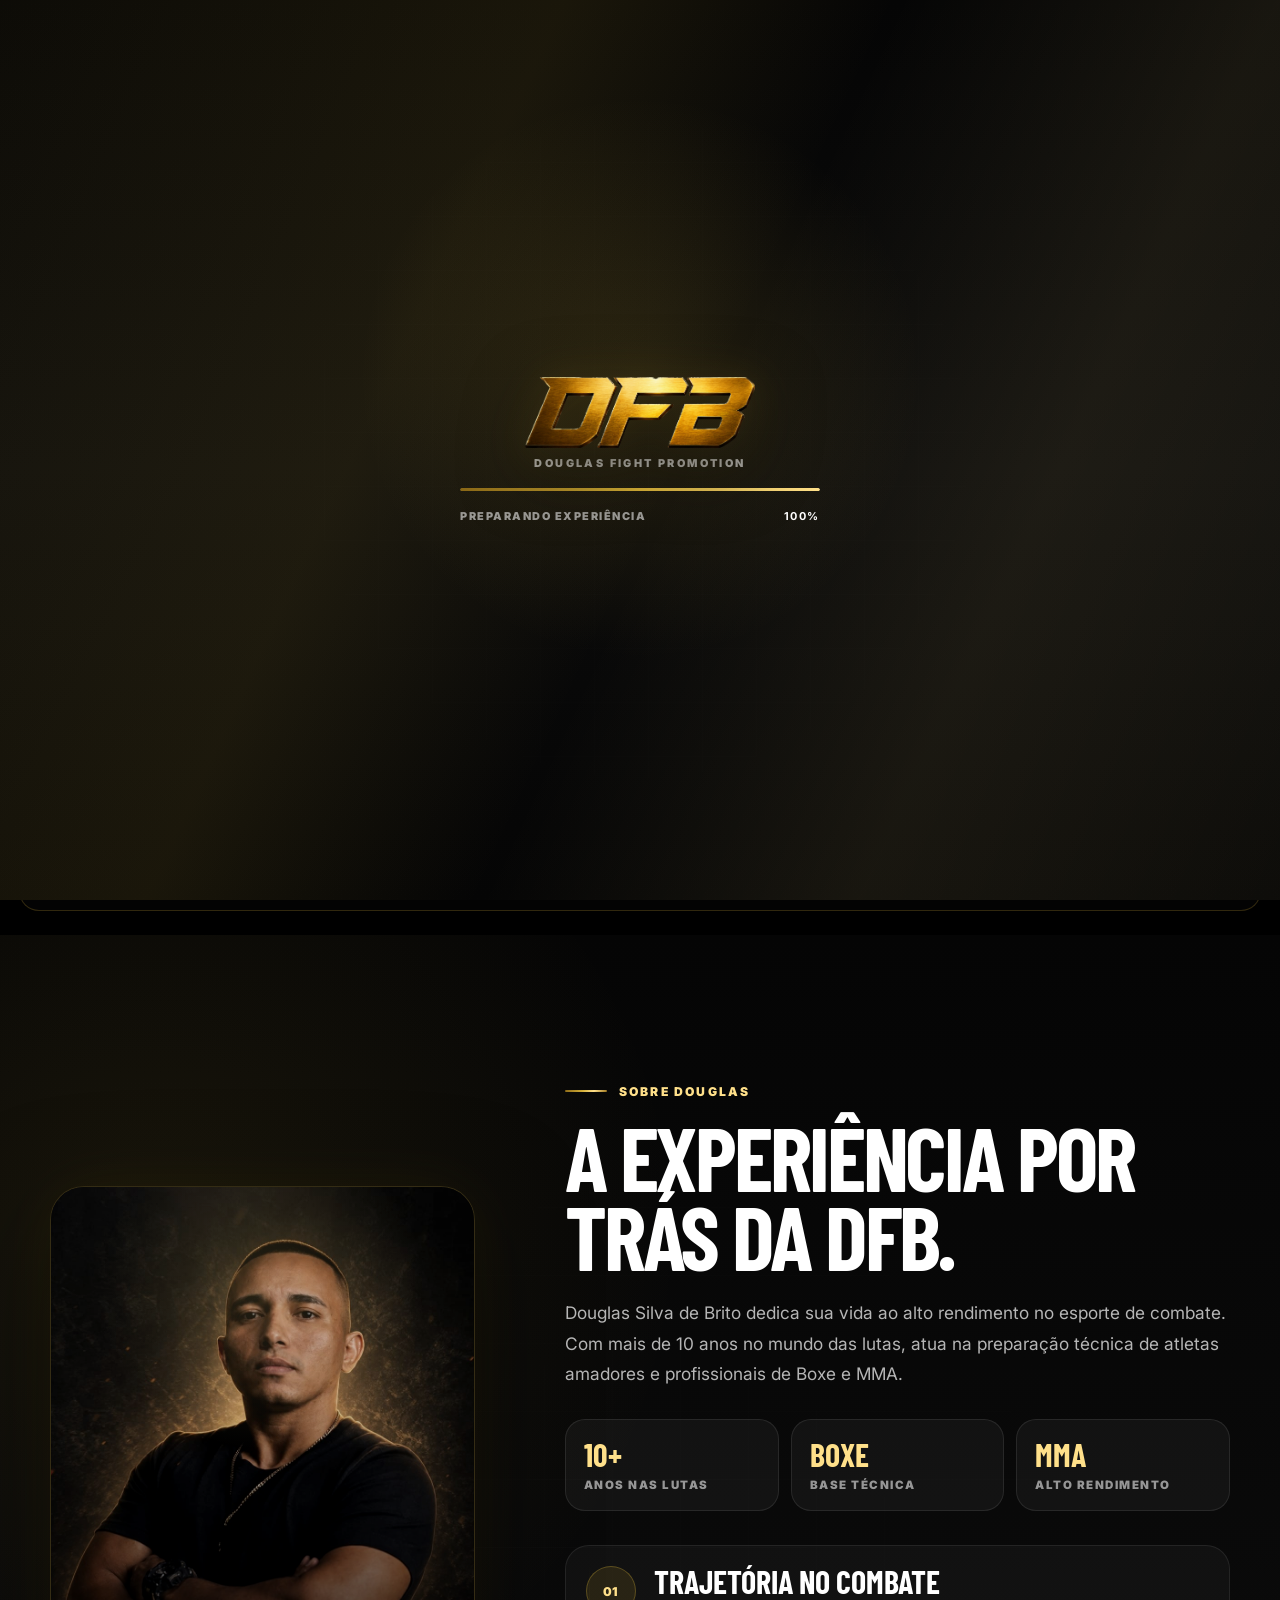
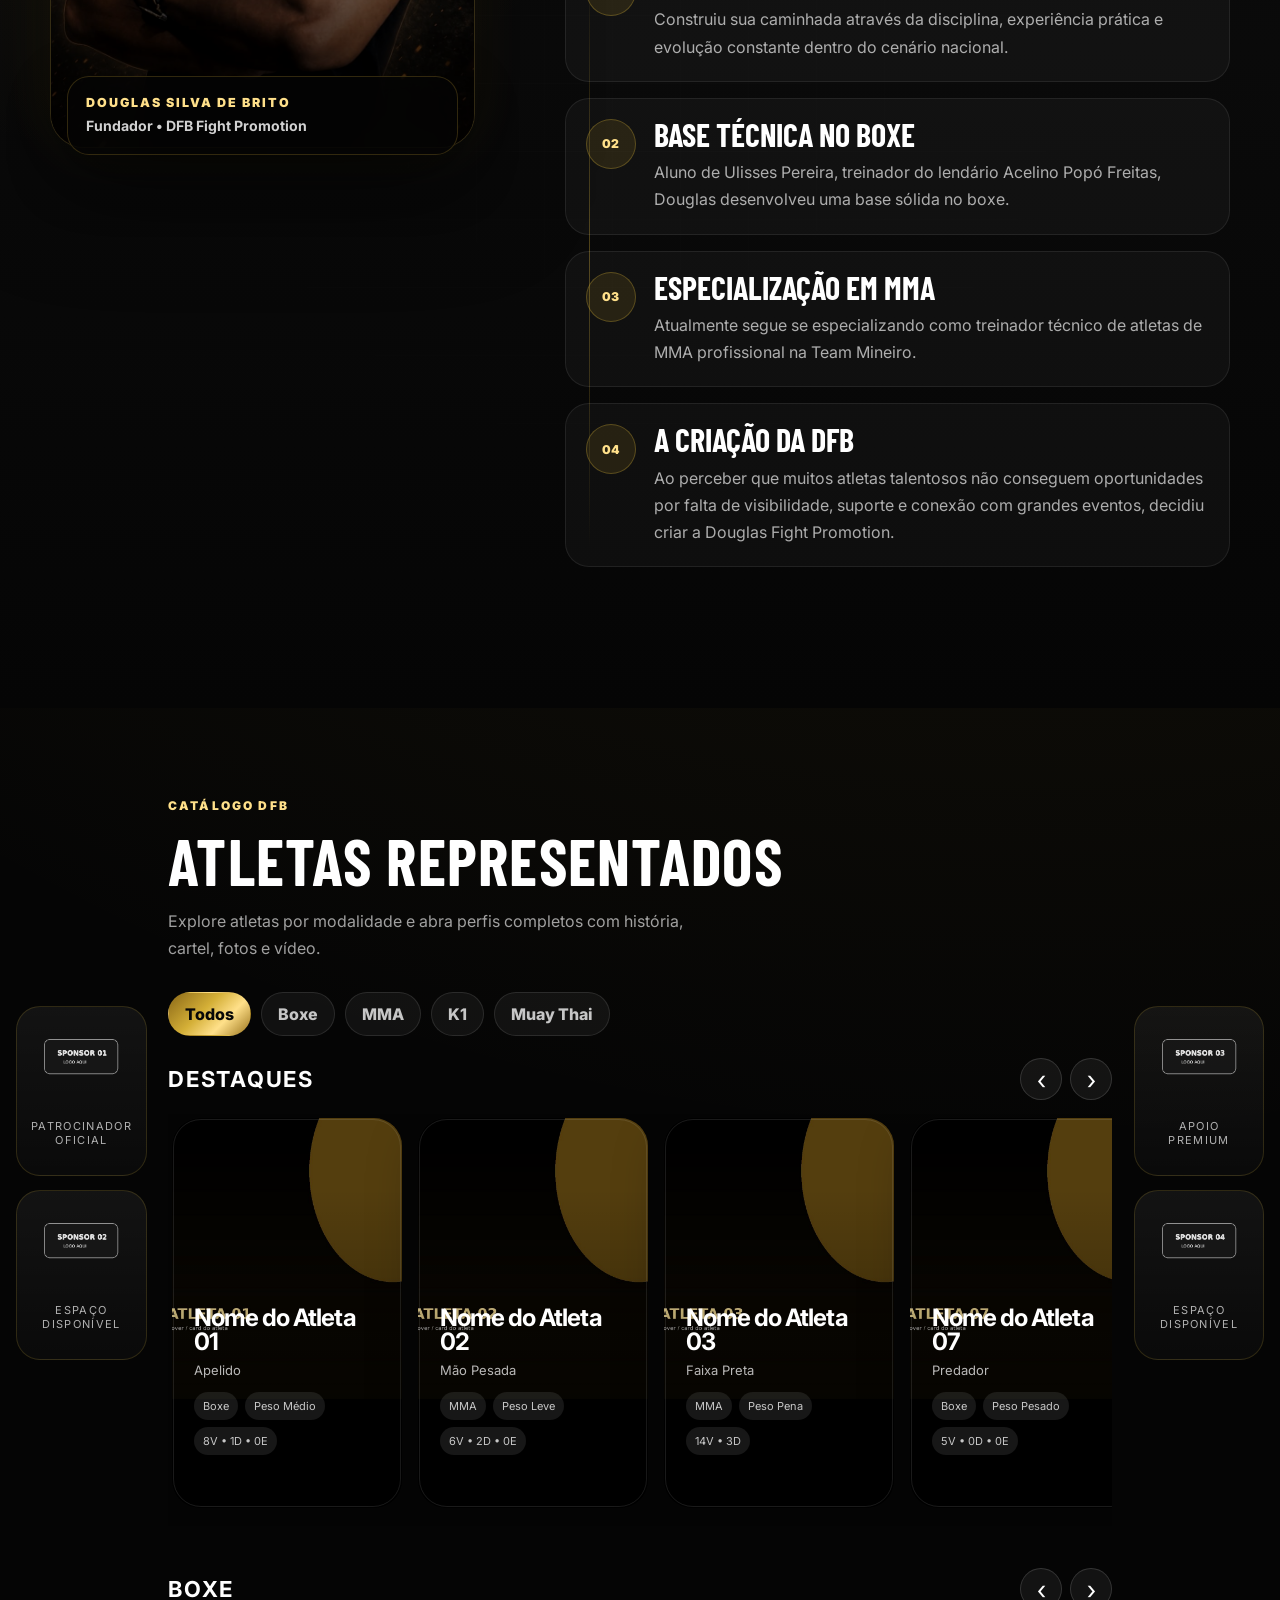
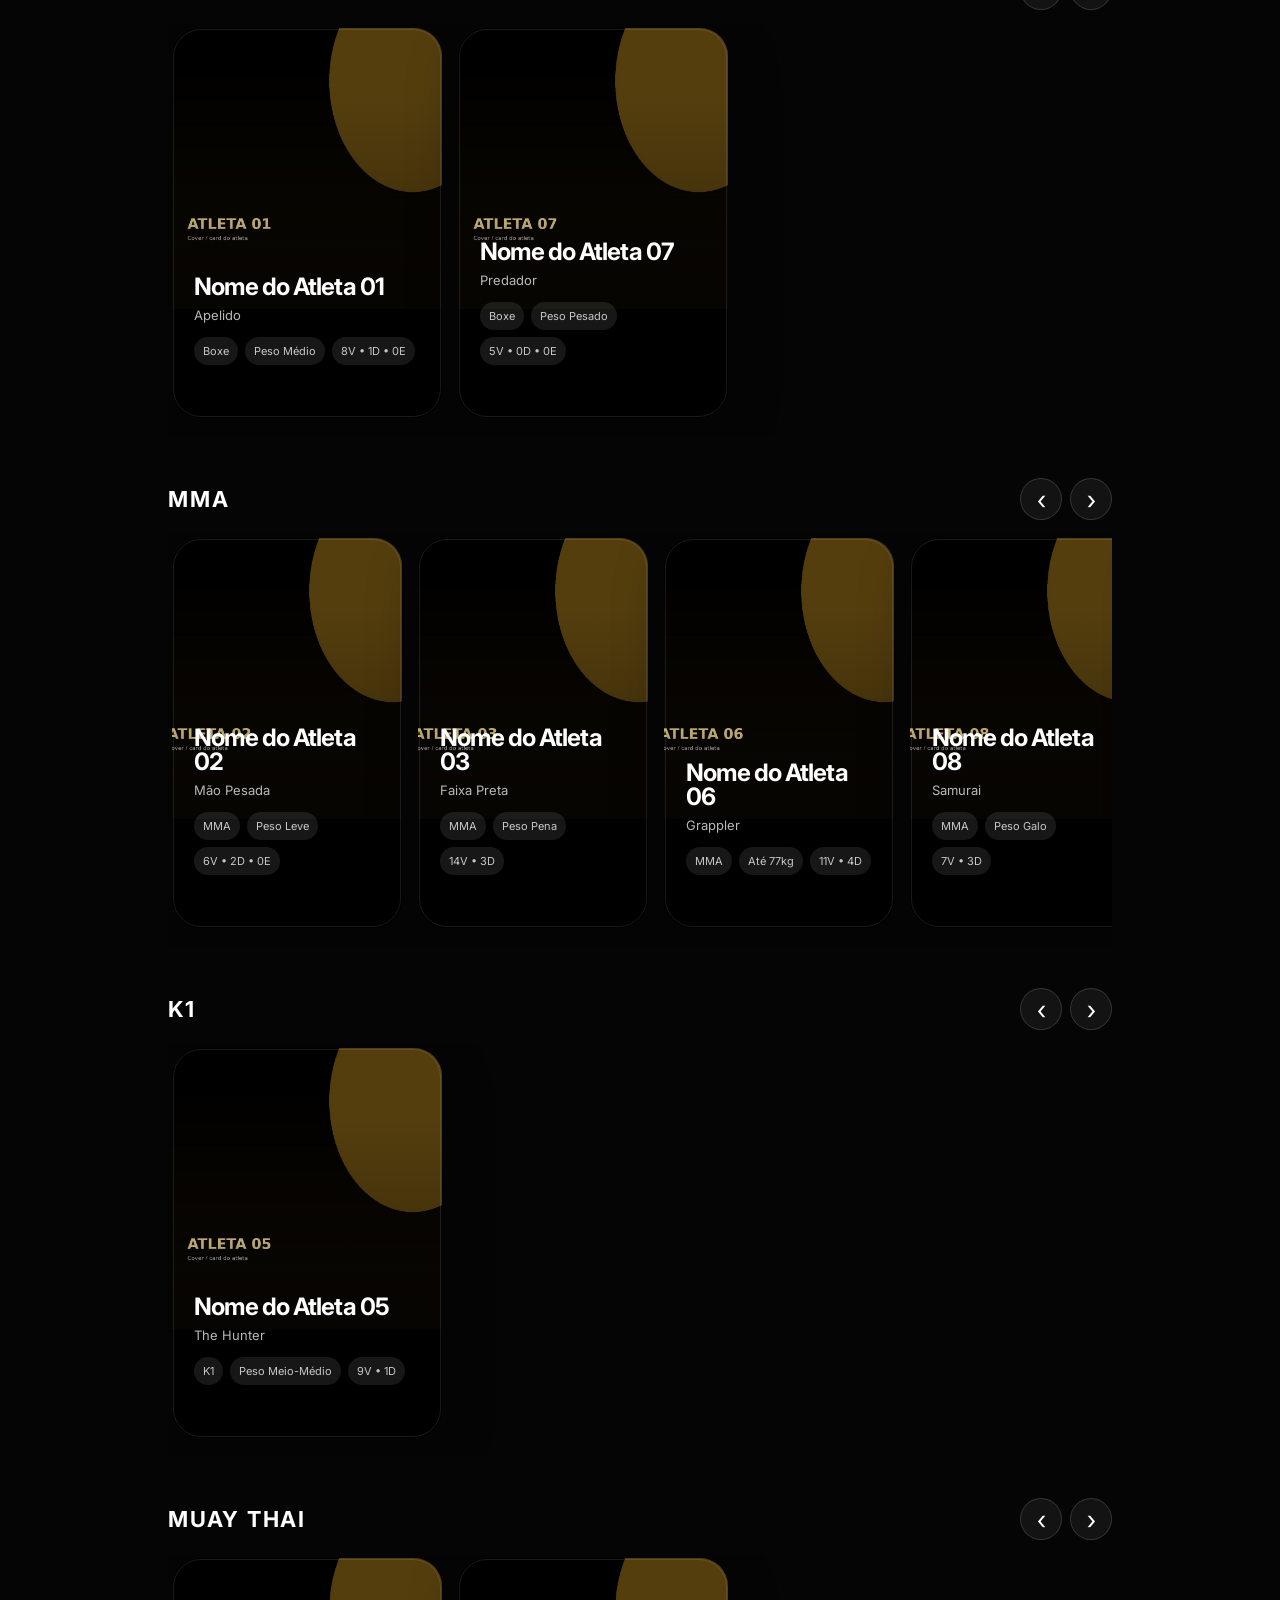
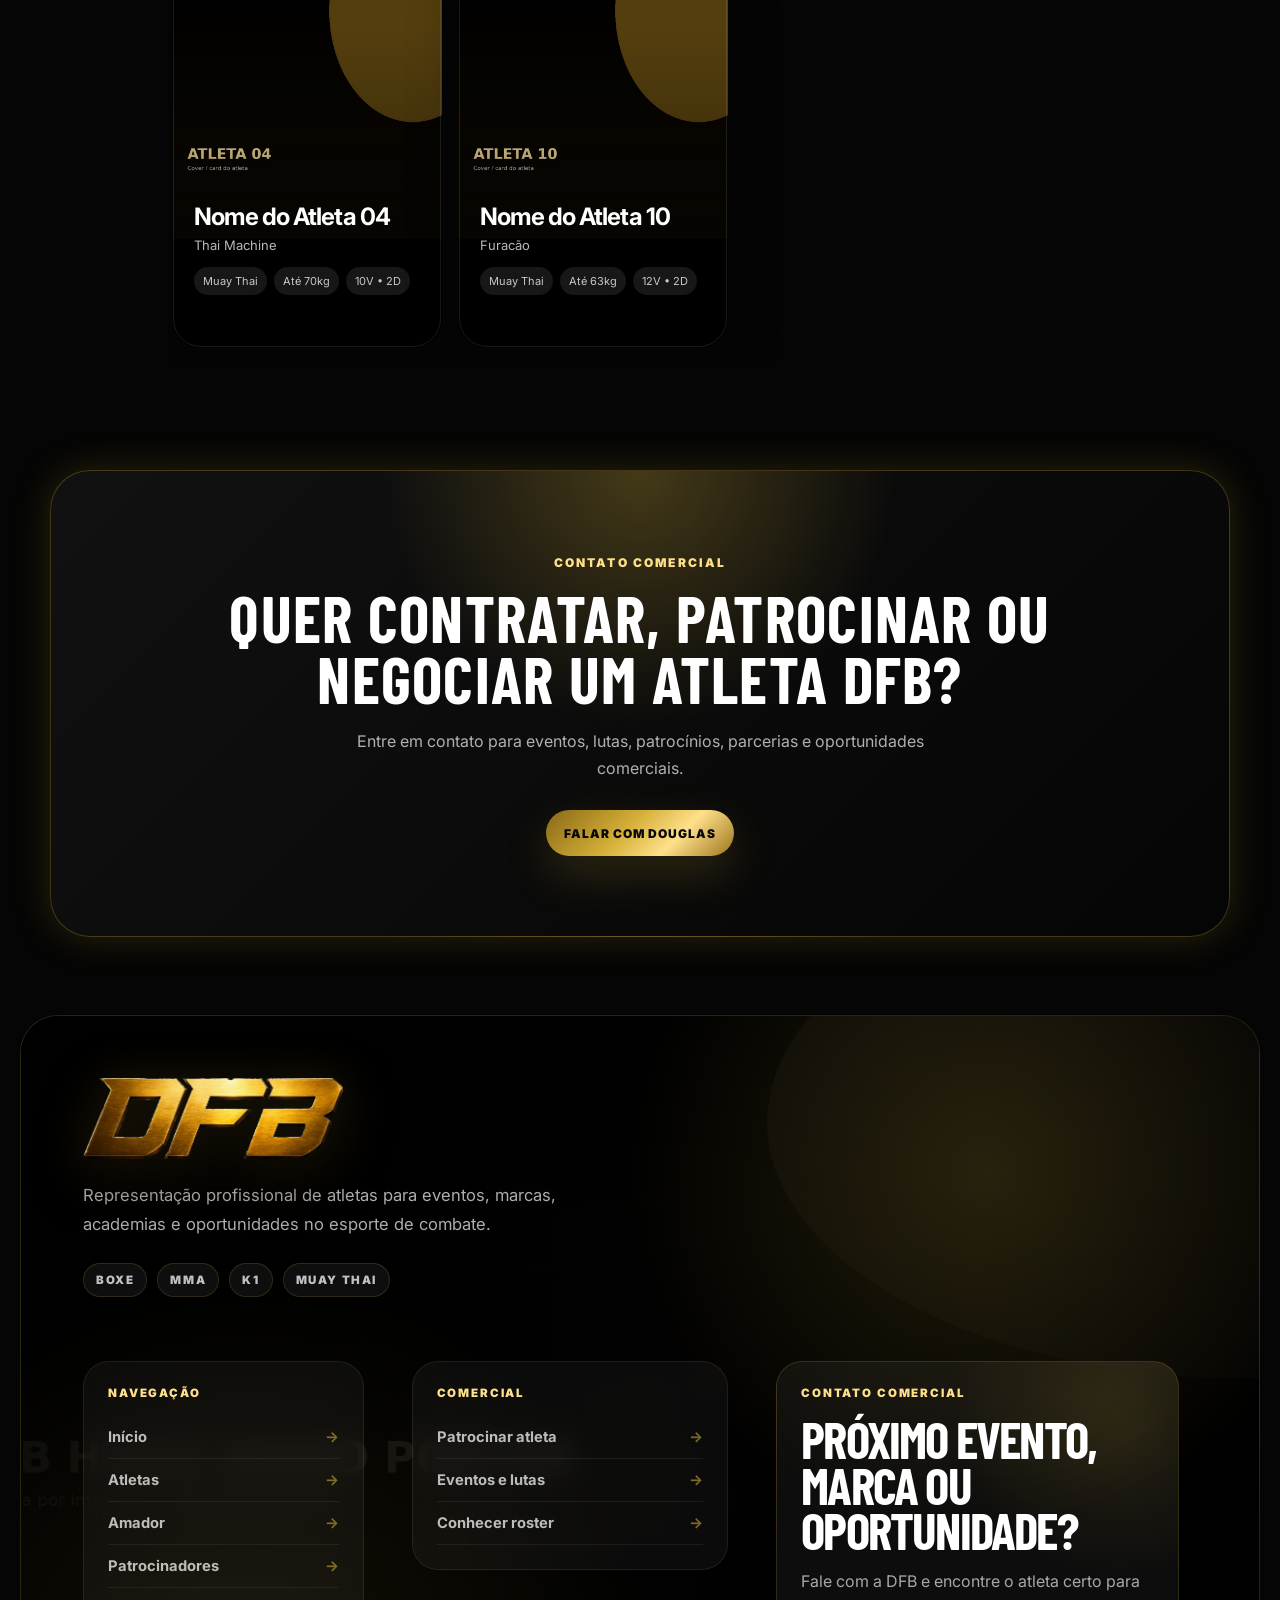
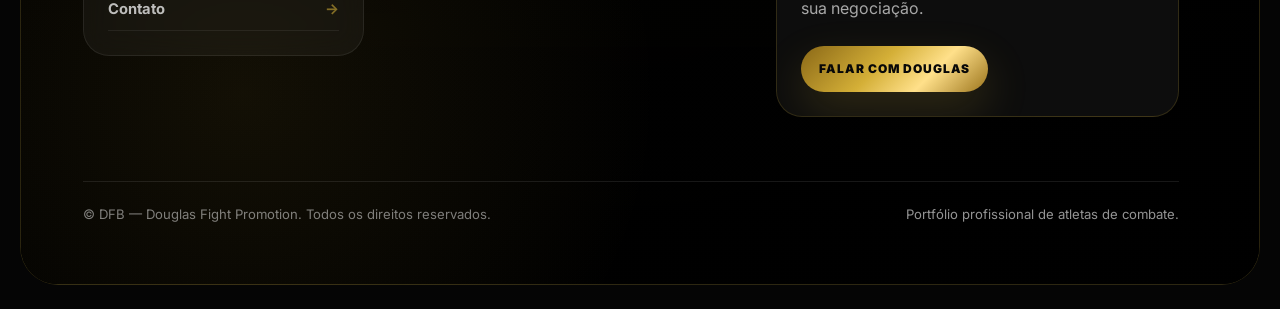
==== commit 7b56f3bc: "Atualiza site" ====
--- a/index.html
+++ b/index.html
@@ -102,16 +102,6 @@
             <div><strong>Muay Thai</strong><span>Combate em pé</span></div>
           </div>
         </div>
-
-        <aside class="hero-person-card" data-hero-person aria-label="Douglas Fight Promotion em destaque">
-          <div class="hero-person-card__frame">
-            <img
-              src="assets/img/fighters/douglas-hero.jpg"
-              alt="Douglas Fight Promotion"
-              class="hero-person-card__image"
-              loading="eager"
-              onerror="this.style.display='none'; this.closest('.hero-person-card').classList.add('is-image-missing');"
-            >
           </div>
 
           <div class="hero-person-card__plate">
@@ -121,6 +111,100 @@
         </aside>
       </div>
     </section>
+
+    <section class="founder-section" id="douglas">
+      <div class="founder-bg" aria-hidden="true"></div>
+
+      <div class="founder-grid">
+        <div class="founder-visual" data-founder-parallax>
+          <div class="founder-photo-card">
+            <img src="assets/img/fighters/douglas-hero.jpg" alt="Douglas Silva de Brito" loading="lazy">
+          </div>
+
+          <div class="founder-signature-card" data-founder-reveal>
+            <span>Douglas Silva de Brito</span>
+            <strong>Fundador • DFB Fight Promotion</strong>
+          </div>
+        </div>
+
+        <div class="founder-content">
+          <span class="section-eyebrow" data-founder-reveal>Sobre Douglas</span>
+
+          <h2 data-founder-reveal>A experiência por trás da DFB.</h2>
+
+          <p class="founder-lead" data-founder-reveal>
+            Douglas Silva de Brito dedica sua vida ao alto rendimento no esporte de combate.
+            Com mais de 10 anos no mundo das lutas, atua na preparação técnica de atletas
+            amadores e profissionais de Boxe e MMA.
+          </p>
+
+          <div class="founder-stats" data-founder-reveal>
+            <div>
+              <strong data-count-to="10">0</strong>
+              <span>anos nas lutas</span>
+            </div>
+
+            <div>
+              <strong>Boxe</strong>
+              <span>base técnica</span>
+            </div>
+
+            <div>
+              <strong>MMA</strong>
+              <span>alto rendimento</span>
+            </div>
+          </div>
+
+          <div class="founder-timeline">
+            <article class="founder-step" data-founder-reveal>
+              <span>01</span>
+              <div>
+                <h3>Trajetória no combate</h3>
+                <p>
+                  Construiu sua caminhada através da disciplina, experiência prática e evolução
+                  constante dentro do cenário nacional.
+                </p>
+              </div>
+            </article>
+
+            <article class="founder-step" data-founder-reveal>
+              <span>02</span>
+              <div>
+                <h3>Base técnica no Boxe</h3>
+                <p>
+                  Aluno de Ulisses Pereira, treinador do lendário Acelino Popó Freitas,
+                  Douglas desenvolveu uma base sólida no boxe.
+                </p>
+              </div>
+            </article>
+
+            <article class="founder-step" data-founder-reveal>
+              <span>03</span>
+              <div>
+                <h3>Especialização em MMA</h3>
+                <p>
+                  Atualmente segue se especializando como treinador técnico de atletas
+                  de MMA profissional na Team Mineiro.
+                </p>
+              </div>
+            </article>
+
+            <article class="founder-step" data-founder-reveal>
+              <span>04</span>
+              <div>
+                <h3>A criação da DFB</h3>
+                <p>
+                  Ao perceber que muitos atletas talentosos não conseguem oportunidades
+                  por falta de visibilidade, suporte e conexão com grandes eventos,
+                  decidiu criar a Douglas Fight Promotion.
+                </p>
+              </div>
+            </article>
+          </div>
+        </div>
+      </div>
+    </section>
+
 
     <section class="catalog-shell" id="patrocinadores">
       <aside class="sponsors-rail sponsors-rail--left" data-sponsor-rail aria-label="Patrocinadores esquerda">
--- a/assets/css/style.css
+++ b/assets/css/style.css
@@ -2425,3 +2425,352 @@
     font-size: .78rem;
   }
 }
+
+
+/* =========================================================
+   SOBRE DOUGLAS — SEÇÃO INSTITUCIONAL ANIMADA
+   ========================================================= */
+.founder-section {
+  --founder-scroll: 0;
+  position: relative;
+  overflow: hidden;
+  padding: clamp(86px, 11vw, 150px) 0;
+  background:
+    radial-gradient(circle at 12% 22%, rgba(212, 175, 55, .09), transparent 34%),
+    linear-gradient(180deg, #050505 0%, #0a0a0a 52%, #050505 100%);
+  color: #fff;
+}
+
+.founder-bg {
+  position: absolute;
+  inset: 0;
+  pointer-events: none;
+  background-image:
+    linear-gradient(rgba(255,255,255,.022) 1px, transparent 1px),
+    linear-gradient(90deg, rgba(255,255,255,.016) 1px, transparent 1px);
+  background-size: 68px 68px;
+  mask-image: radial-gradient(circle at center, black 0%, transparent 78%);
+  opacity: .42;
+  transform: translateY(calc(var(--founder-scroll) * -28px));
+}
+
+.founder-grid {
+  position: relative;
+  z-index: 2;
+  width: min(1180px, calc(100% - 40px));
+  margin: 0 auto;
+  display: grid;
+  grid-template-columns: minmax(280px, .78fr) minmax(0, 1.22fr);
+  gap: clamp(34px, 7vw, 96px);
+  align-items: center;
+}
+
+.founder-visual {
+  position: sticky;
+  top: 110px;
+  align-self: start;
+  transition: transform .25s cubic-bezier(.2,.7,.2,1);
+  transform-style: preserve-3d;
+  will-change: transform;
+}
+
+.founder-photo-card {
+  position: relative;
+  overflow: hidden;
+  min-height: 560px;
+  border-radius: 34px;
+  background: #0b0b0b;
+  border: 1px solid rgba(212,175,55,.20);
+  box-shadow:
+    0 34px 110px rgba(0,0,0,.50),
+    0 0 64px rgba(212,175,55,.08);
+  transform: translateY(calc(var(--founder-scroll) * -18px));
+}
+
+.founder-photo-card::before {
+  content: "";
+  position: absolute;
+  inset: 0;
+  z-index: 2;
+  pointer-events: none;
+  background:
+    linear-gradient(180deg, transparent 38%, rgba(0,0,0,.82) 100%),
+    radial-gradient(circle at 50% 18%, rgba(255,224,138,.15), transparent 32%);
+}
+
+.founder-photo-card img {
+  width: 100%;
+  height: 100%;
+  min-height: 560px;
+  display: block;
+  object-fit: cover;
+  object-position: center top;
+  filter: contrast(1.06) saturate(.92) brightness(.82);
+  transform: scale(1.02);
+  transition:
+    transform .7s cubic-bezier(.2,.7,.2,1),
+    filter .7s ease;
+}
+
+.founder-photo-card:hover img {
+  transform: scale(1.055);
+  filter: contrast(1.08) saturate(.96) brightness(.88);
+}
+
+.founder-signature-card {
+  width: calc(100% - 34px);
+  margin: -72px auto 0;
+  position: relative;
+  z-index: 4;
+  padding: 18px;
+  border-radius: 22px;
+  background: rgba(5,5,5,.72);
+  border: 1px solid rgba(212,175,55,.22);
+  backdrop-filter: blur(16px);
+  box-shadow: 0 18px 58px rgba(0,0,0,.36);
+}
+
+.founder-signature-card span {
+  display: block;
+  color: var(--gold-light, #ffe08a);
+  font-size: .78rem;
+  font-weight: 900;
+  letter-spacing: .16em;
+  text-transform: uppercase;
+}
+
+.founder-signature-card strong {
+  display: block;
+  margin-top: 6px;
+  color: rgba(255,255,255,.82);
+  font-size: .88rem;
+  line-height: 1.4;
+}
+
+.founder-content .section-eyebrow {
+  display: inline-flex;
+  align-items: center;
+  gap: 12px;
+  color: var(--gold-light, #ffe08a);
+  font-size: .76rem;
+  font-weight: 900;
+  letter-spacing: .18em;
+  text-transform: uppercase;
+}
+
+.founder-content .section-eyebrow::before {
+  content: "";
+  width: 42px;
+  height: 2px;
+  border-radius: 999px;
+  background: var(--gold-gradient, linear-gradient(135deg, #8a6817, #d4af37, #ffe08a));
+}
+
+.founder-content h2 {
+  max-width: 780px;
+  margin: 18px 0 0;
+  font-family: var(--font-display, sans-serif);
+  font-size: clamp(3rem, 7vw, 7rem);
+  line-height: .88;
+  letter-spacing: -.035em;
+  text-transform: uppercase;
+}
+
+.founder-lead {
+  max-width: 720px;
+  margin: 24px 0 0;
+  color: rgba(255,255,255,.70);
+  font-size: clamp(1rem, 1.35vw, 1.16rem);
+  line-height: 1.75;
+}
+
+.founder-stats {
+  display: grid;
+  grid-template-columns: repeat(3, minmax(0, 1fr));
+  gap: 12px;
+  margin-top: 30px;
+}
+
+.founder-stats div {
+  padding: 18px;
+  border-radius: 20px;
+  background: rgba(255,255,255,.045);
+  border: 1px solid rgba(255,255,255,.09);
+}
+
+.founder-stats strong {
+  display: block;
+  font-family: var(--font-display, sans-serif);
+  color: var(--gold-light, #ffe08a);
+  font-size: 2rem;
+  line-height: 1;
+  text-transform: uppercase;
+}
+
+.founder-stats span {
+  display: block;
+  margin-top: 8px;
+  color: rgba(255,255,255,.56);
+  font-size: .72rem;
+  font-weight: 900;
+  letter-spacing: .13em;
+  text-transform: uppercase;
+}
+
+.founder-timeline {
+  position: relative;
+  display: grid;
+  gap: 16px;
+  margin-top: 34px;
+}
+
+.founder-timeline::before {
+  content: "";
+  position: absolute;
+  left: 24px;
+  top: 16px;
+  bottom: 16px;
+  width: 1px;
+  background: linear-gradient(180deg, rgba(212,175,55,0), rgba(212,175,55,.36), rgba(212,175,55,0));
+}
+
+.founder-step {
+  position: relative;
+  display: grid;
+  grid-template-columns: 50px minmax(0, 1fr);
+  gap: 18px;
+  padding: 20px;
+  border-radius: 24px;
+  background: rgba(255,255,255,.035);
+  border: 1px solid rgba(255,255,255,.08);
+  transition:
+    transform .35s cubic-bezier(.2,.7,.2,1),
+    border-color .35s ease,
+    background .35s ease;
+}
+
+.founder-step:hover {
+  transform: translateX(8px);
+  border-color: rgba(212,175,55,.26);
+  background: rgba(255,255,255,.052);
+}
+
+.founder-step > span {
+  position: relative;
+  z-index: 2;
+  width: 50px;
+  height: 50px;
+  display: grid;
+  place-items: center;
+  border-radius: 999px;
+  background: rgba(212,175,55,.12);
+  border: 1px solid rgba(212,175,55,.30);
+  color: var(--gold-light, #ffe08a);
+  font-size: .76rem;
+  font-weight: 900;
+}
+
+.founder-step h3 {
+  margin: 0;
+  color: #fff;
+  font-family: var(--font-display, sans-serif);
+  font-size: clamp(1.5rem, 2.5vw, 2.2rem);
+  text-transform: uppercase;
+  line-height: .95;
+}
+
+.founder-step p {
+  margin: 10px 0 0;
+  color: rgba(255,255,255,.66);
+  line-height: 1.7;
+}
+
+.founder-quote {
+  margin-top: 28px;
+  padding: clamp(24px, 4vw, 38px);
+  border-radius: 28px;
+  background:
+    radial-gradient(circle at 18% 18%, rgba(212,175,55,.12), transparent 38%),
+    rgba(255,255,255,.045);
+  border: 1px solid rgba(212,175,55,.20);
+}
+
+.founder-quote p {
+  margin: 0;
+  color: #fff;
+  font-family: var(--font-display, sans-serif);
+  font-size: clamp(2rem, 4vw, 3.8rem);
+  line-height: .98;
+  text-transform: uppercase;
+}
+
+[data-founder-reveal] {
+  opacity: 0;
+  transform: translateY(28px);
+  transition:
+    opacity .75s cubic-bezier(.2,.7,.2,1),
+    transform .75s cubic-bezier(.2,.7,.2,1);
+}
+
+[data-founder-reveal].is-visible {
+  opacity: 1;
+  transform: translateY(0);
+}
+
+@media (max-width: 980px) {
+  .founder-grid {
+    grid-template-columns: 1fr;
+  }
+
+  .founder-visual {
+    position: relative;
+    top: auto;
+    width: min(520px, 100%);
+    margin: 0 auto;
+  }
+}
+
+@media (max-width: 720px) {
+  .founder-section {
+    padding: 72px 0;
+  }
+
+  .founder-grid {
+    width: min(100% - 28px, 620px);
+  }
+
+  .founder-photo-card {
+    min-height: 420px;
+    border-radius: 26px;
+  }
+
+  .founder-photo-card img {
+    min-height: 420px;
+  }
+
+  .founder-content h2 {
+    font-size: clamp(2.7rem, 14vw, 4.6rem);
+  }
+
+  .founder-stats {
+    grid-template-columns: 1fr;
+  }
+
+  .founder-step {
+    grid-template-columns: 42px minmax(0, 1fr);
+    padding: 18px;
+  }
+
+  .founder-step > span {
+    width: 42px;
+    height: 42px;
+  }
+
+  .founder-timeline::before {
+    left: 21px;
+  }
+
+  .founder-step:hover {
+    transform: translateY(-4px);
+  }
+}
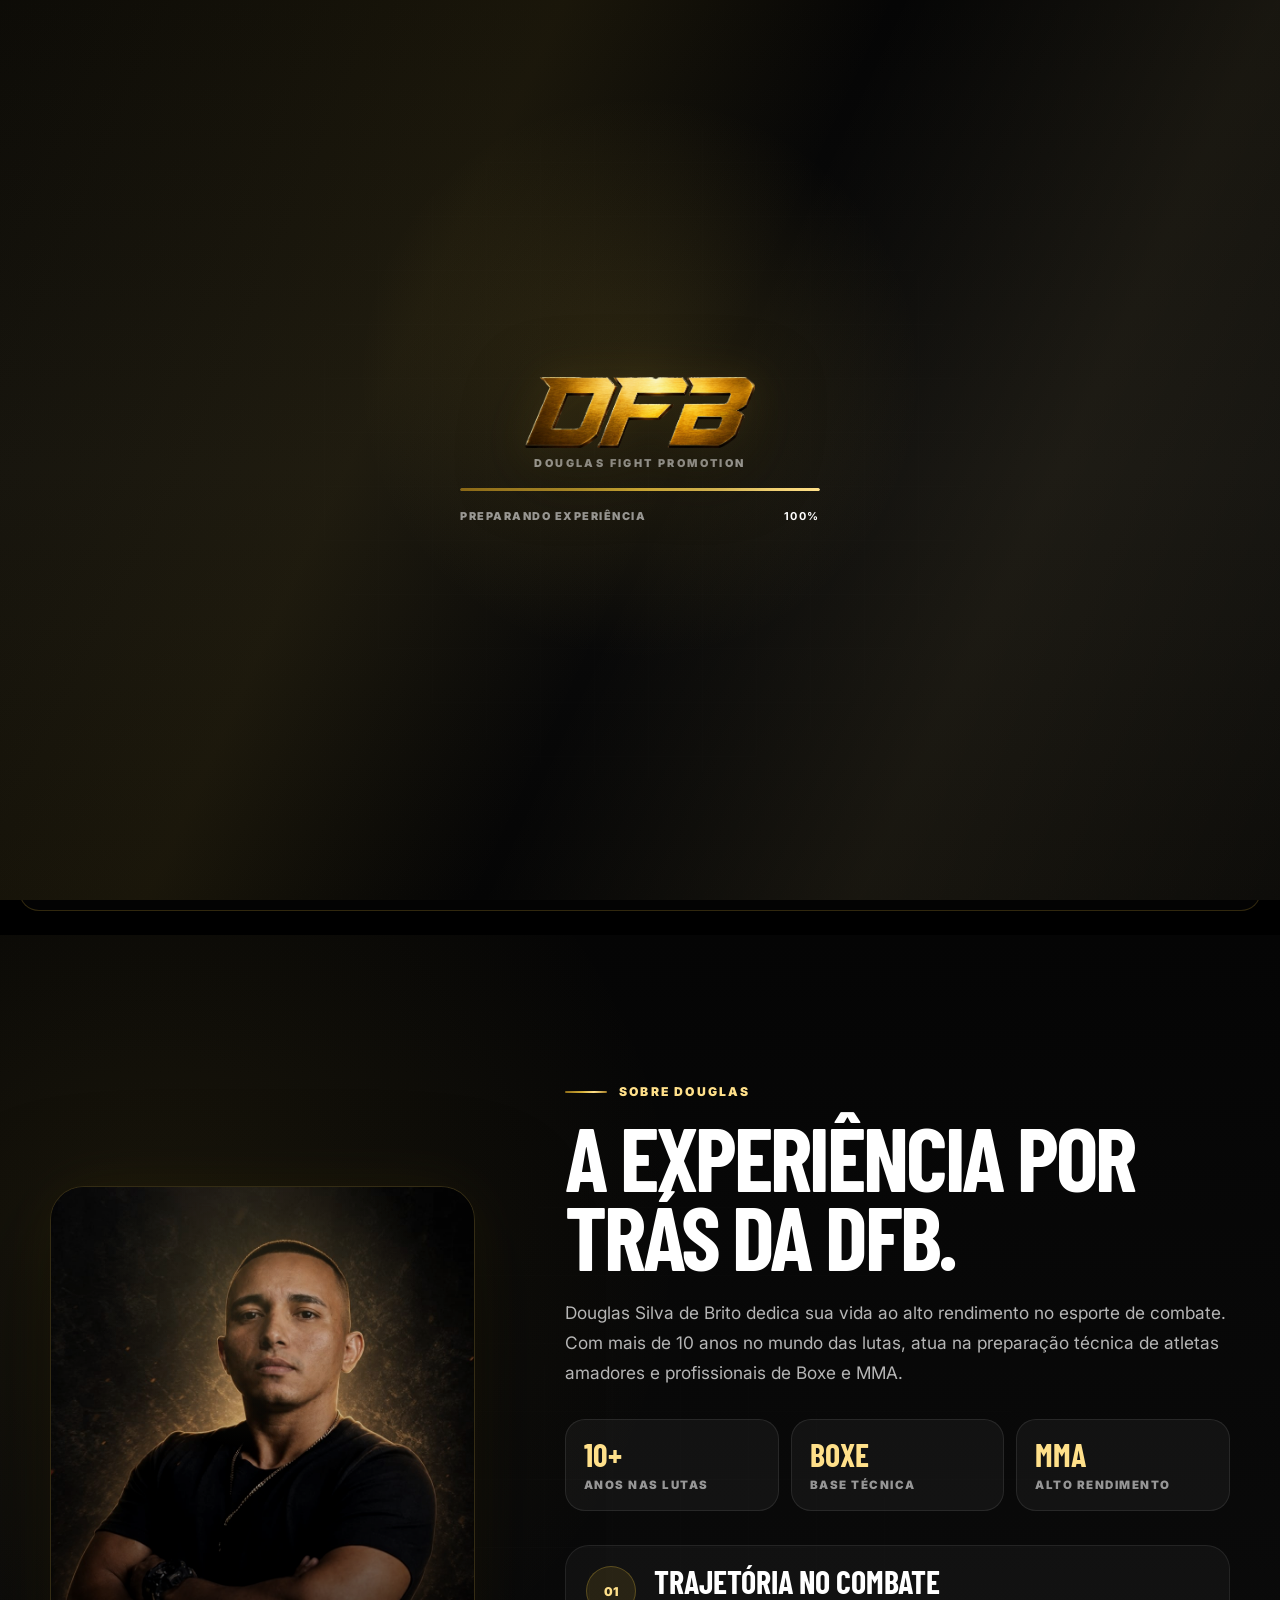
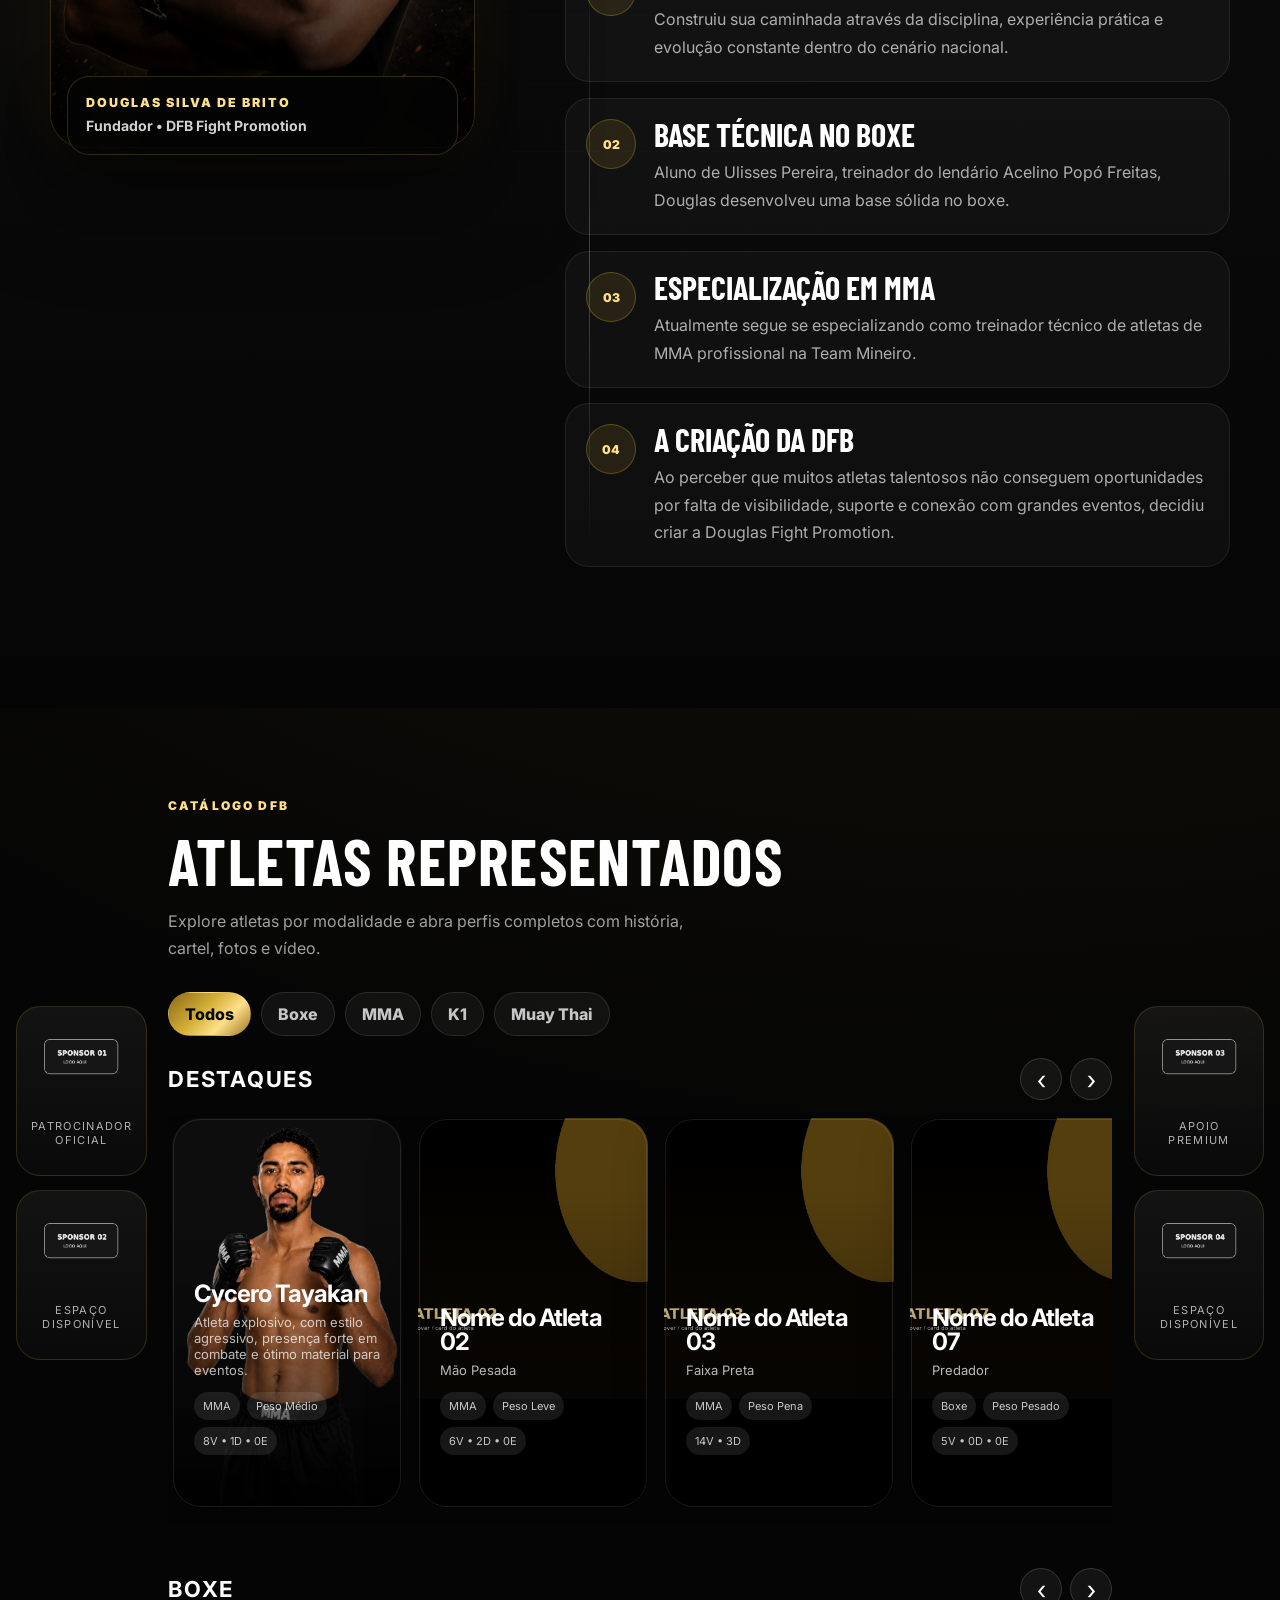
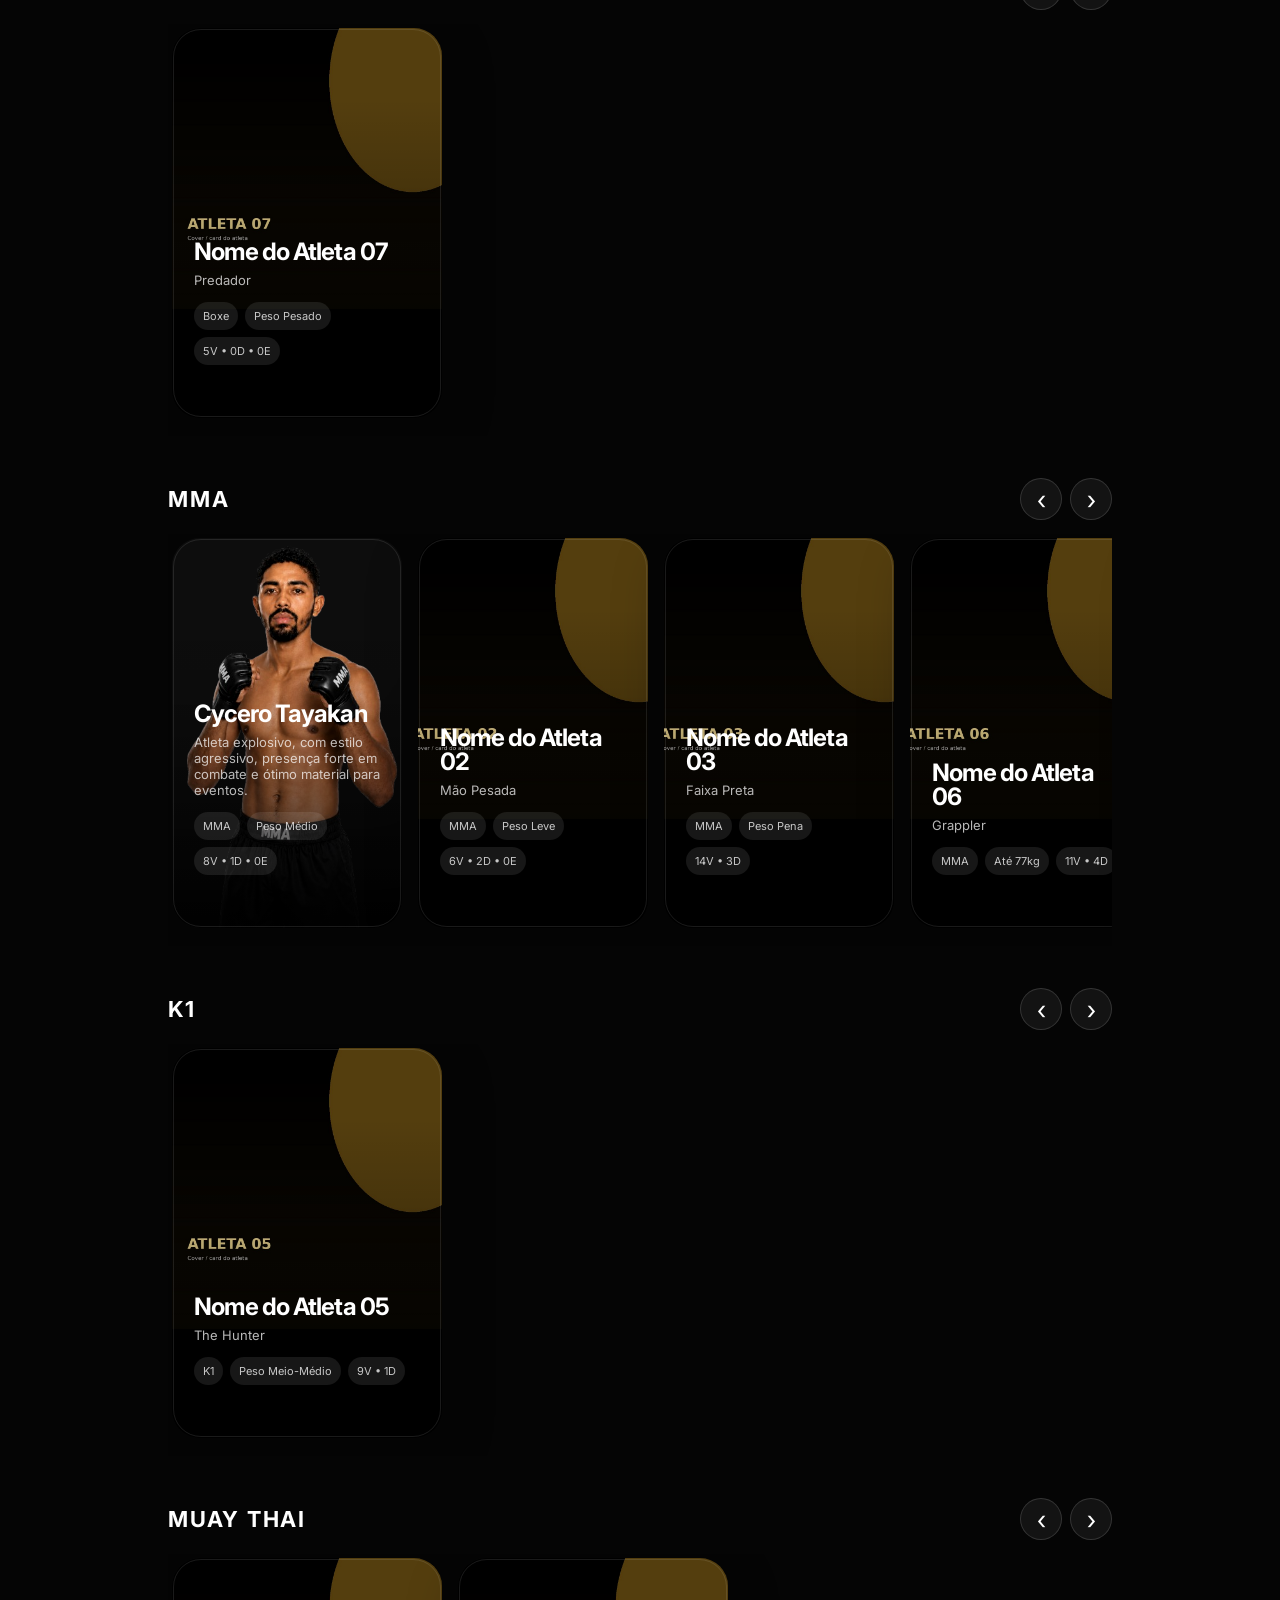
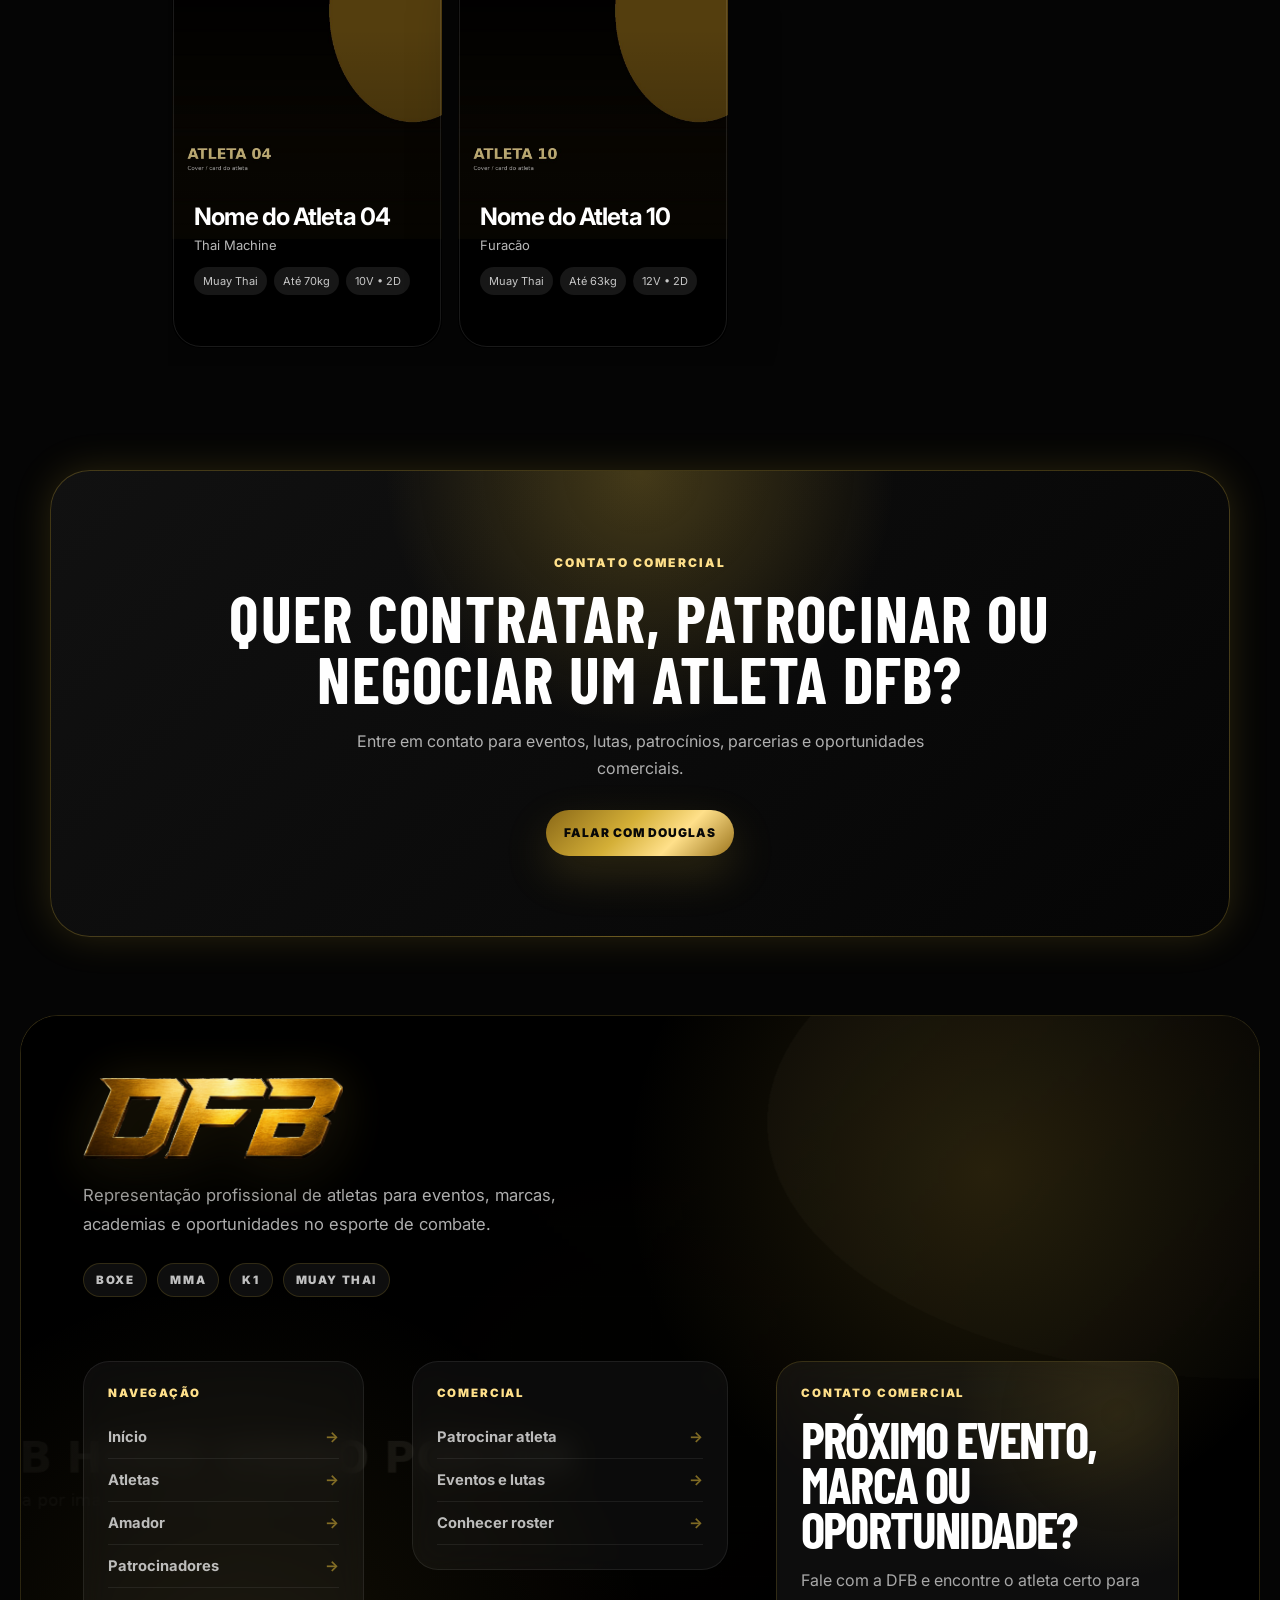
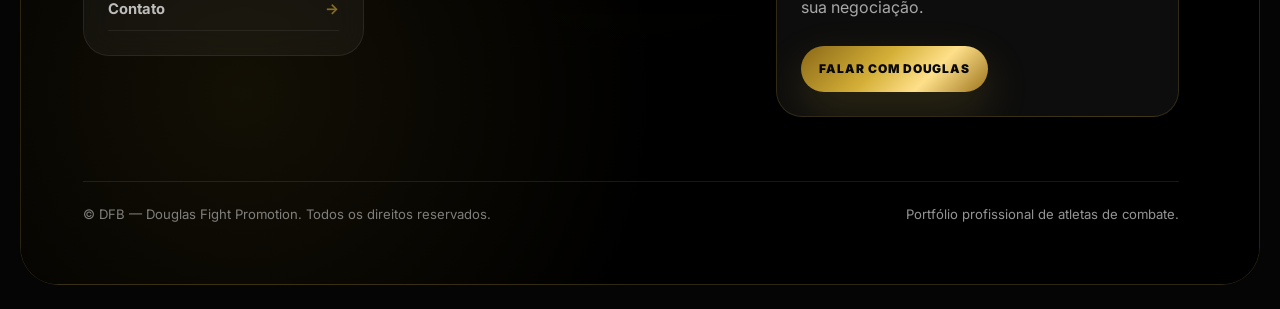
==== commit ba50ff8d: "Atualiza site" ====
--- a/index.html
+++ b/index.html
@@ -201,6 +201,7 @@
               </div>
             </article>
           </div>
+
         </div>
       </div>
     </section>
--- a/assets/css/style.css
+++ b/assets/css/style.css
@@ -2774,3 +2774,268 @@
     transform: translateY(-4px);
   }
 }
+
+
+/* ==========================================================
+   DFB PREMIUM MOTION SYSTEM
+   Animações e microinterações inspiradas em experiências premium.
+   Sem bibliotecas externas.
+   ========================================================== */
+
+html {
+  scroll-behavior: smooth;
+}
+
+[data-motion] {
+  opacity: 0;
+  transform: translate3d(0, 32px, 0);
+  filter: blur(8px);
+  transition:
+    opacity .85s cubic-bezier(.2,.7,.2,1),
+    transform .85s cubic-bezier(.2,.7,.2,1),
+    filter .85s cubic-bezier(.2,.7,.2,1);
+  will-change: opacity, transform, filter;
+}
+
+[data-motion="fade-left"] {
+  transform: translate3d(42px, 0, 0);
+}
+
+[data-motion="fade-right"] {
+  transform: translate3d(-42px, 0, 0);
+}
+
+[data-motion="scale"] {
+  transform: scale(.94);
+}
+
+[data-motion].is-visible {
+  opacity: 1;
+  transform: translate3d(0, 0, 0) scale(1);
+  filter: blur(0);
+}
+
+[data-motion-delay="1"] { transition-delay: .08s; }
+[data-motion-delay="2"] { transition-delay: .16s; }
+[data-motion-delay="3"] { transition-delay: .24s; }
+[data-motion-delay="4"] { transition-delay: .32s; }
+[data-motion-delay="5"] { transition-delay: .40s; }
+
+.site-header,
+.navbar,
+header {
+  transition:
+    transform .45s cubic-bezier(.2,.7,.2,1),
+    background .35s ease,
+    border-color .35s ease,
+    box-shadow .35s ease,
+    backdrop-filter .35s ease;
+}
+
+.site-header.is-scrolled,
+.navbar.is-scrolled,
+header.is-scrolled {
+  background: rgba(5,5,5,.82);
+  backdrop-filter: blur(18px);
+  box-shadow: 0 16px 60px rgba(0,0,0,.28);
+}
+
+.btn,
+.mobile-menu-toggle,
+.modality-filter,
+.hero-actions a,
+.contact-cta a,
+.fighters-row__controls button,
+.footer-pro a {
+  transition:
+    transform .28s cubic-bezier(.2,.7,.2,1),
+    box-shadow .28s ease,
+    filter .28s ease,
+    border-color .28s ease,
+    background .28s ease,
+    color .28s ease;
+}
+
+.btn:hover,
+.modality-filter:hover,
+.hero-actions a:hover,
+.contact-cta a:hover,
+.footer-pro a:hover {
+  transform: translateY(-3px) scale(1.015);
+}
+
+.btn:active,
+.modality-filter:active,
+.hero-actions a:active,
+.contact-cta a:active {
+  transform: translateY(0) scale(.98);
+}
+
+.btn,
+.hero-actions a,
+.contact-cta a {
+  position: relative;
+  overflow: hidden;
+}
+
+.btn::after,
+.hero-actions a::after,
+.contact-cta a::after {
+  content: "";
+  position: absolute;
+  inset: 0;
+  background: linear-gradient(115deg, transparent 0%, rgba(255,255,255,.22) 45%, transparent 60%);
+  transform: translateX(-120%);
+  transition: transform .72s cubic-bezier(.2,.7,.2,1);
+  pointer-events: none;
+}
+
+.btn:hover::after,
+.hero-actions a:hover::after,
+.contact-cta a:hover::after {
+  transform: translateX(120%);
+}
+
+.fighter-card,
+.amateur-fighter-card,
+.sponsor-card {
+  transform-style: preserve-3d;
+  transition:
+    transform .42s cubic-bezier(.2,.7,.2,1),
+    border-color .35s ease,
+    box-shadow .35s ease,
+    filter .35s ease;
+  will-change: transform;
+}
+
+.fighter-card:hover,
+.amateur-fighter-card:hover {
+  transform: translateY(-10px) scale(1.018);
+}
+
+.fighter-card img,
+.amateur-fighter-card img {
+  transition:
+    transform .78s cubic-bezier(.2,.7,.2,1),
+    filter .78s ease;
+}
+
+.fighter-card:hover img,
+.amateur-fighter-card:hover img {
+  transform: scale(1.07);
+}
+
+.hero-video {
+  will-change: transform;
+}
+
+.hero-person-card,
+.hero-3d-fighter {
+  will-change: transform;
+}
+
+.sponsor-card {
+  animation: sponsorFloat 5.5s ease-in-out infinite;
+  animation-delay: calc(var(--sponsor-index, 0) * .35s);
+}
+
+@keyframes sponsorFloat {
+  0%, 100% {
+    transform: translateY(0);
+  }
+
+  50% {
+    transform: translateY(-8px);
+  }
+}
+
+.fighter-portfolio-modal__dialog,
+.fighter-profile-modal__dialog {
+  transition:
+    opacity .45s cubic-bezier(.2,.7,.2,1),
+    transform .45s cubic-bezier(.2,.7,.2,1),
+    filter .45s cubic-bezier(.2,.7,.2,1);
+}
+
+.fighter-portfolio-modal.is-active .fighter-portfolio-modal__dialog,
+.fighter-profile-modal.is-active .fighter-profile-modal__dialog,
+.fighter-profile-modal.is-open .fighter-profile-modal__dialog {
+  animation: modalPremiumIn .52s cubic-bezier(.2,.7,.2,1) both;
+}
+
+@keyframes modalPremiumIn {
+  from {
+    opacity: 0;
+    transform: translateY(42px) scale(.96);
+    filter: blur(14px);
+  }
+
+  to {
+    opacity: 1;
+    transform: translateY(0) scale(1);
+    filter: blur(0);
+  }
+}
+
+.footer-bg-video,
+.footer-pro__video {
+  will-change: transform;
+  animation: footerVideoDrift 12s ease-in-out infinite;
+}
+
+@keyframes footerVideoDrift {
+  0%, 100% {
+    transform: scale(1.04) translate3d(0, 0, 0);
+  }
+
+  50% {
+    transform: scale(1.08) translate3d(0, -10px, 0);
+  }
+}
+
+.founder-section {
+  --founder-scroll: 0;
+}
+
+.founder-bg {
+  transform: translateY(calc(var(--founder-scroll) * -28px));
+}
+
+.founder-photo-card {
+  transform: translateY(calc(var(--founder-scroll) * -18px));
+}
+
+@media (hover: none) {
+  .fighter-card:hover,
+  .amateur-fighter-card:hover,
+  .btn:hover,
+  .modality-filter:hover,
+  .hero-actions a:hover,
+  .contact-cta a:hover {
+    transform: none;
+  }
+
+  .sponsor-card {
+    animation: none;
+  }
+}
+
+@media (prefers-reduced-motion: reduce) {
+  html {
+    scroll-behavior: auto !important;
+  }
+
+  *,
+  *::before,
+  *::after {
+    animation-duration: .01ms !important;
+    animation-iteration-count: 1 !important;
+    transition-duration: .01ms !important;
+  }
+
+  [data-motion] {
+    opacity: 1 !important;
+    transform: none !important;
+    filter: none !important;
+  }
+}
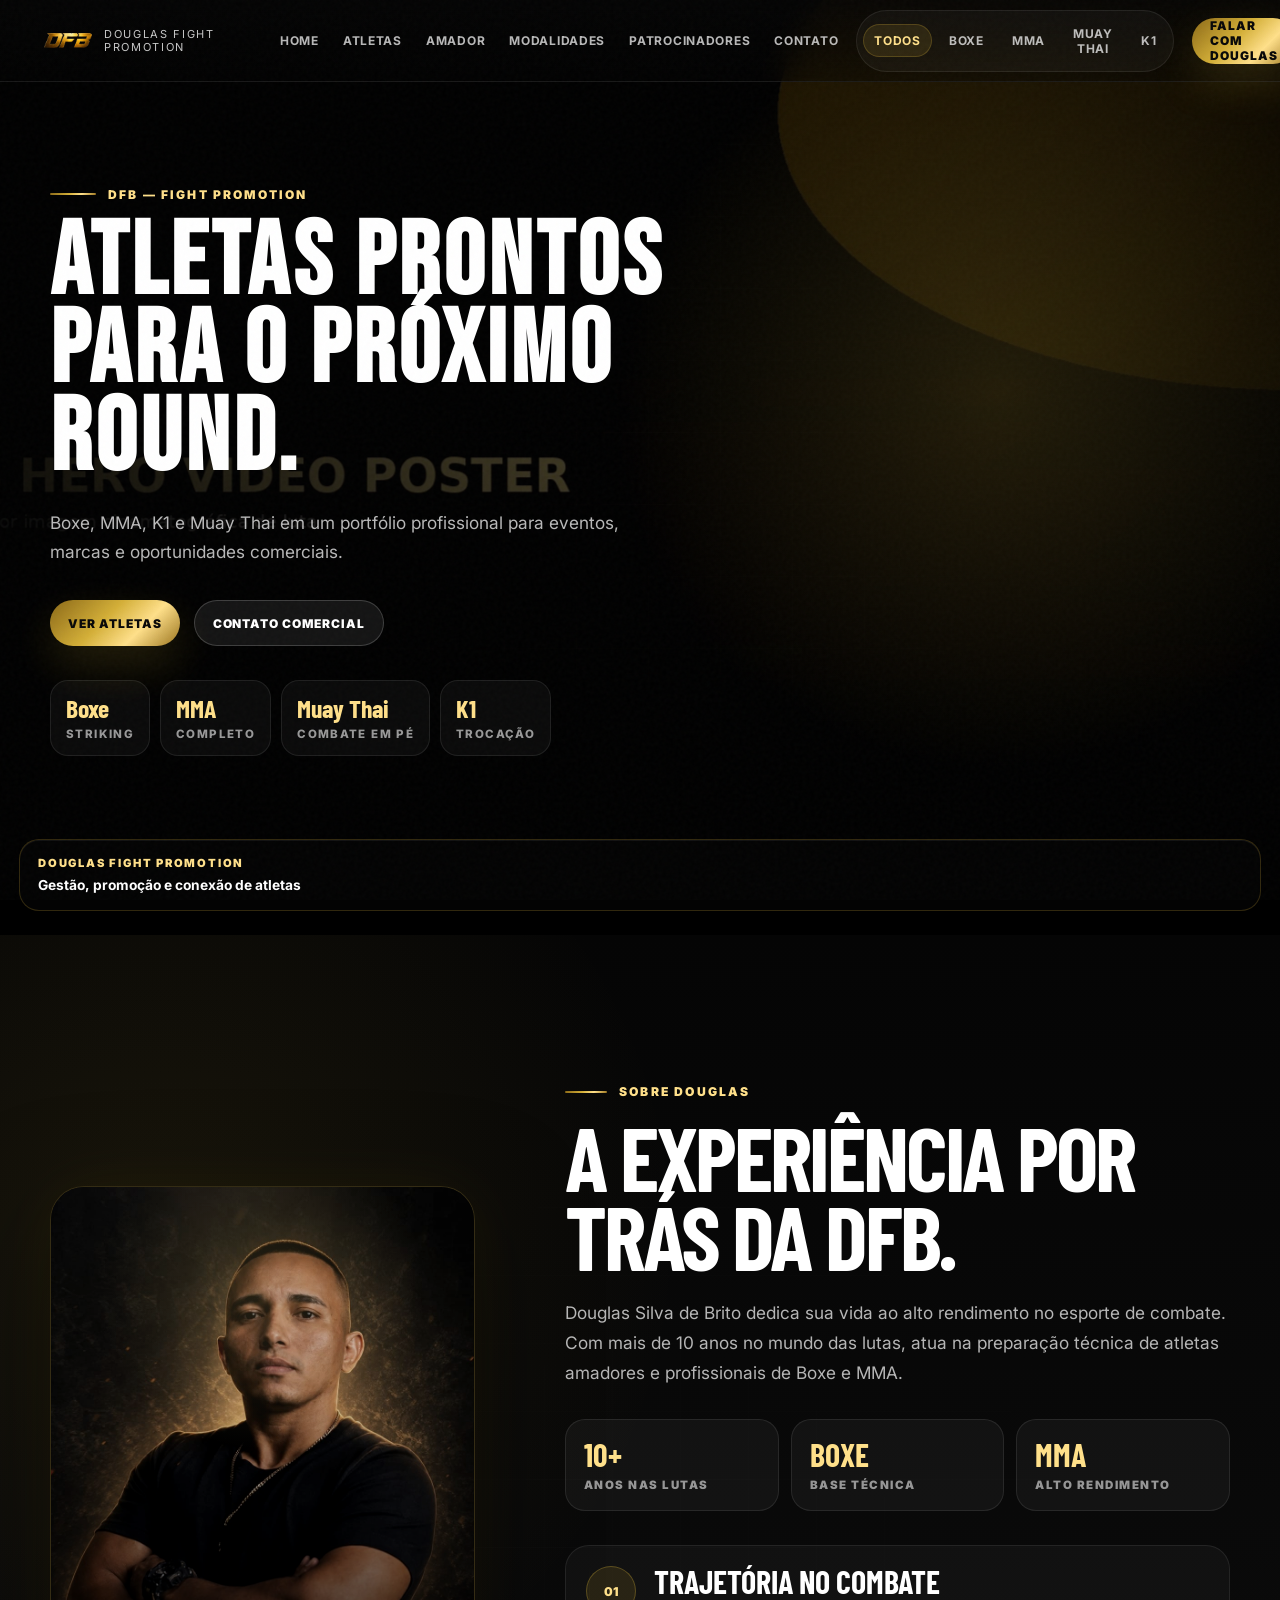
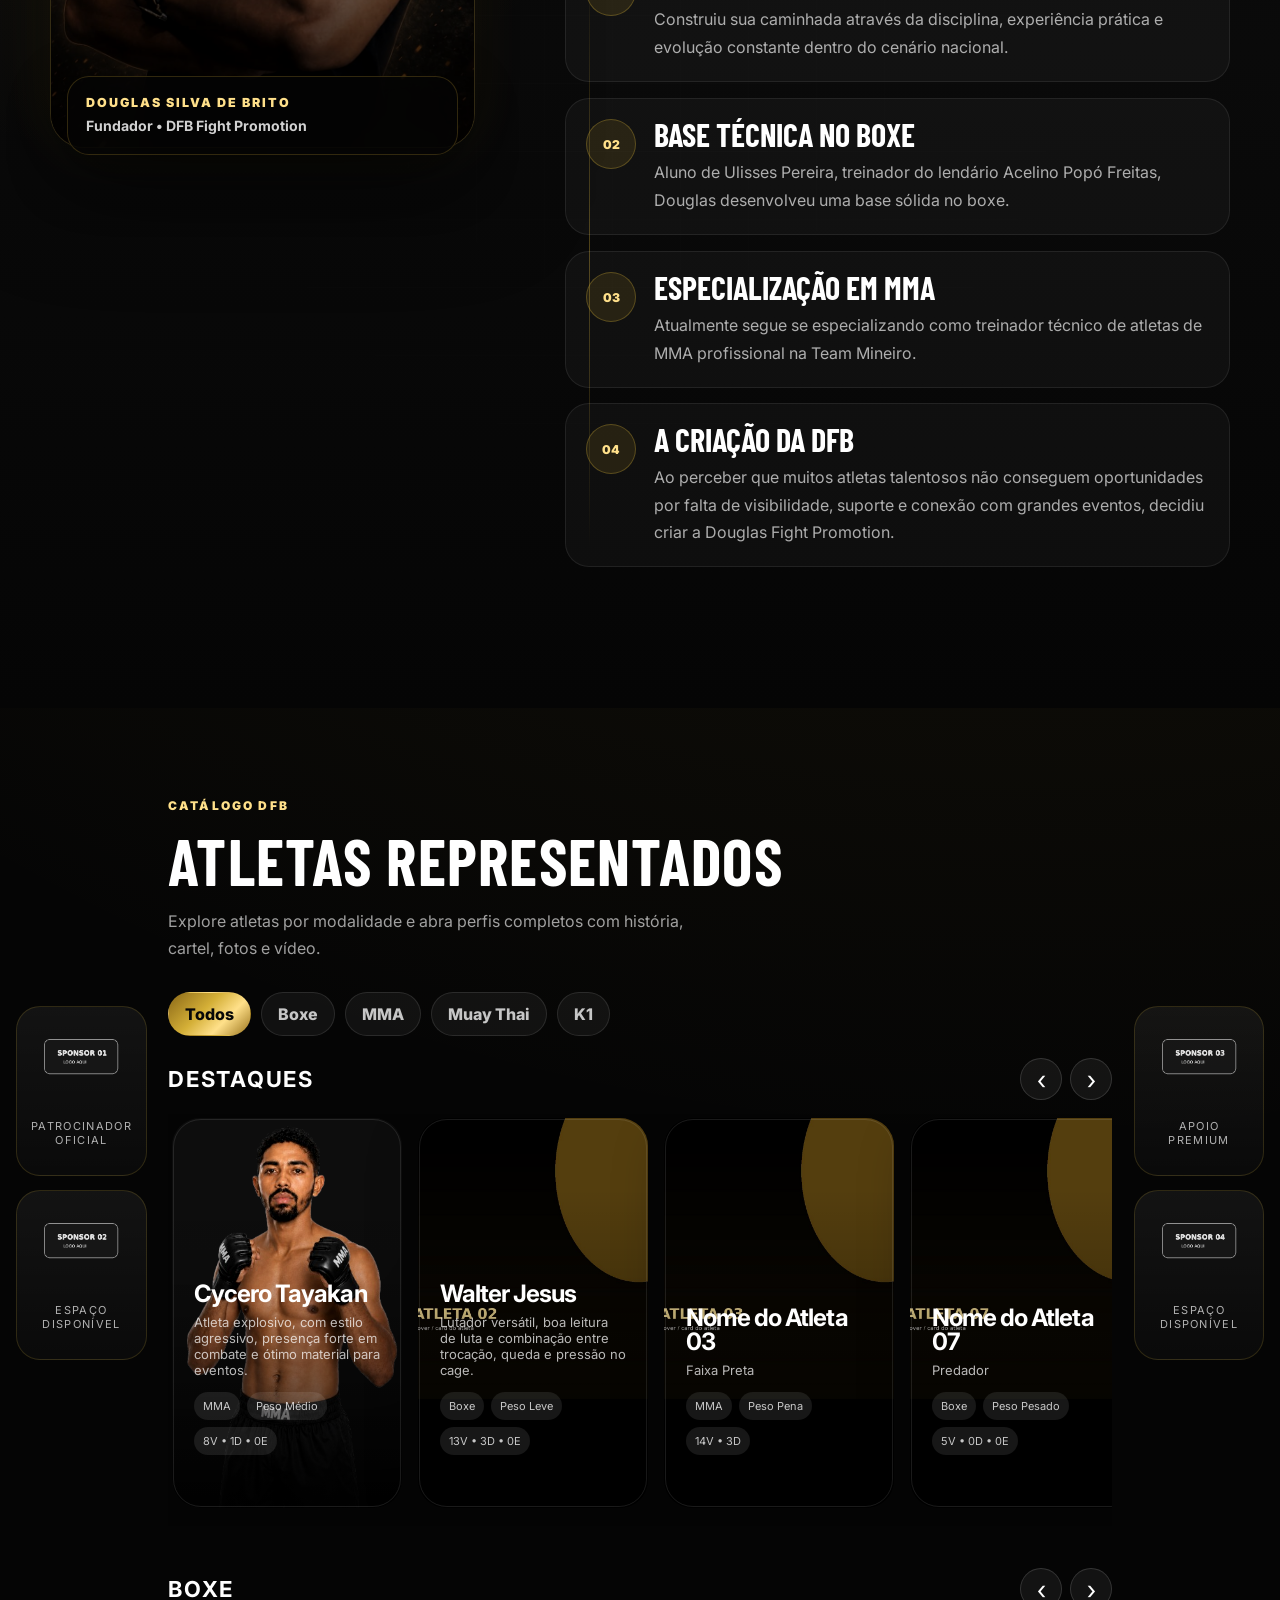
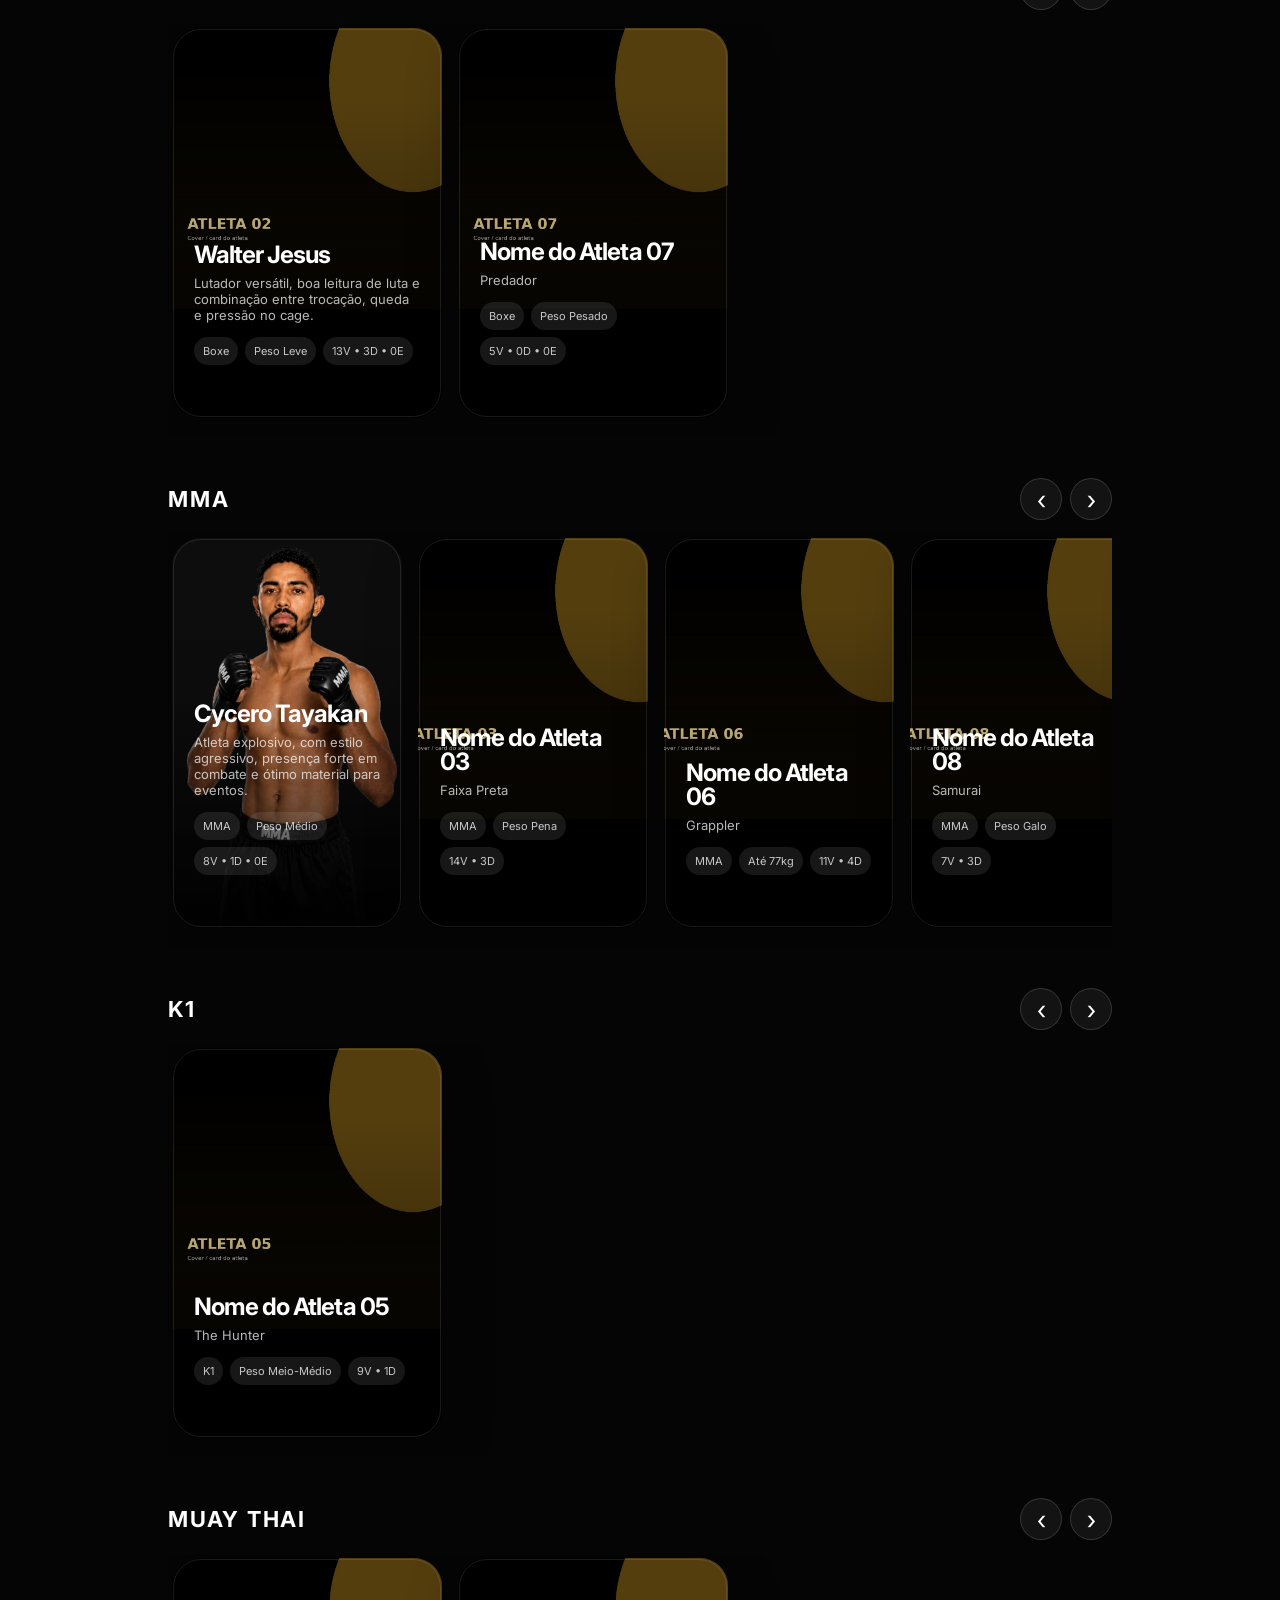
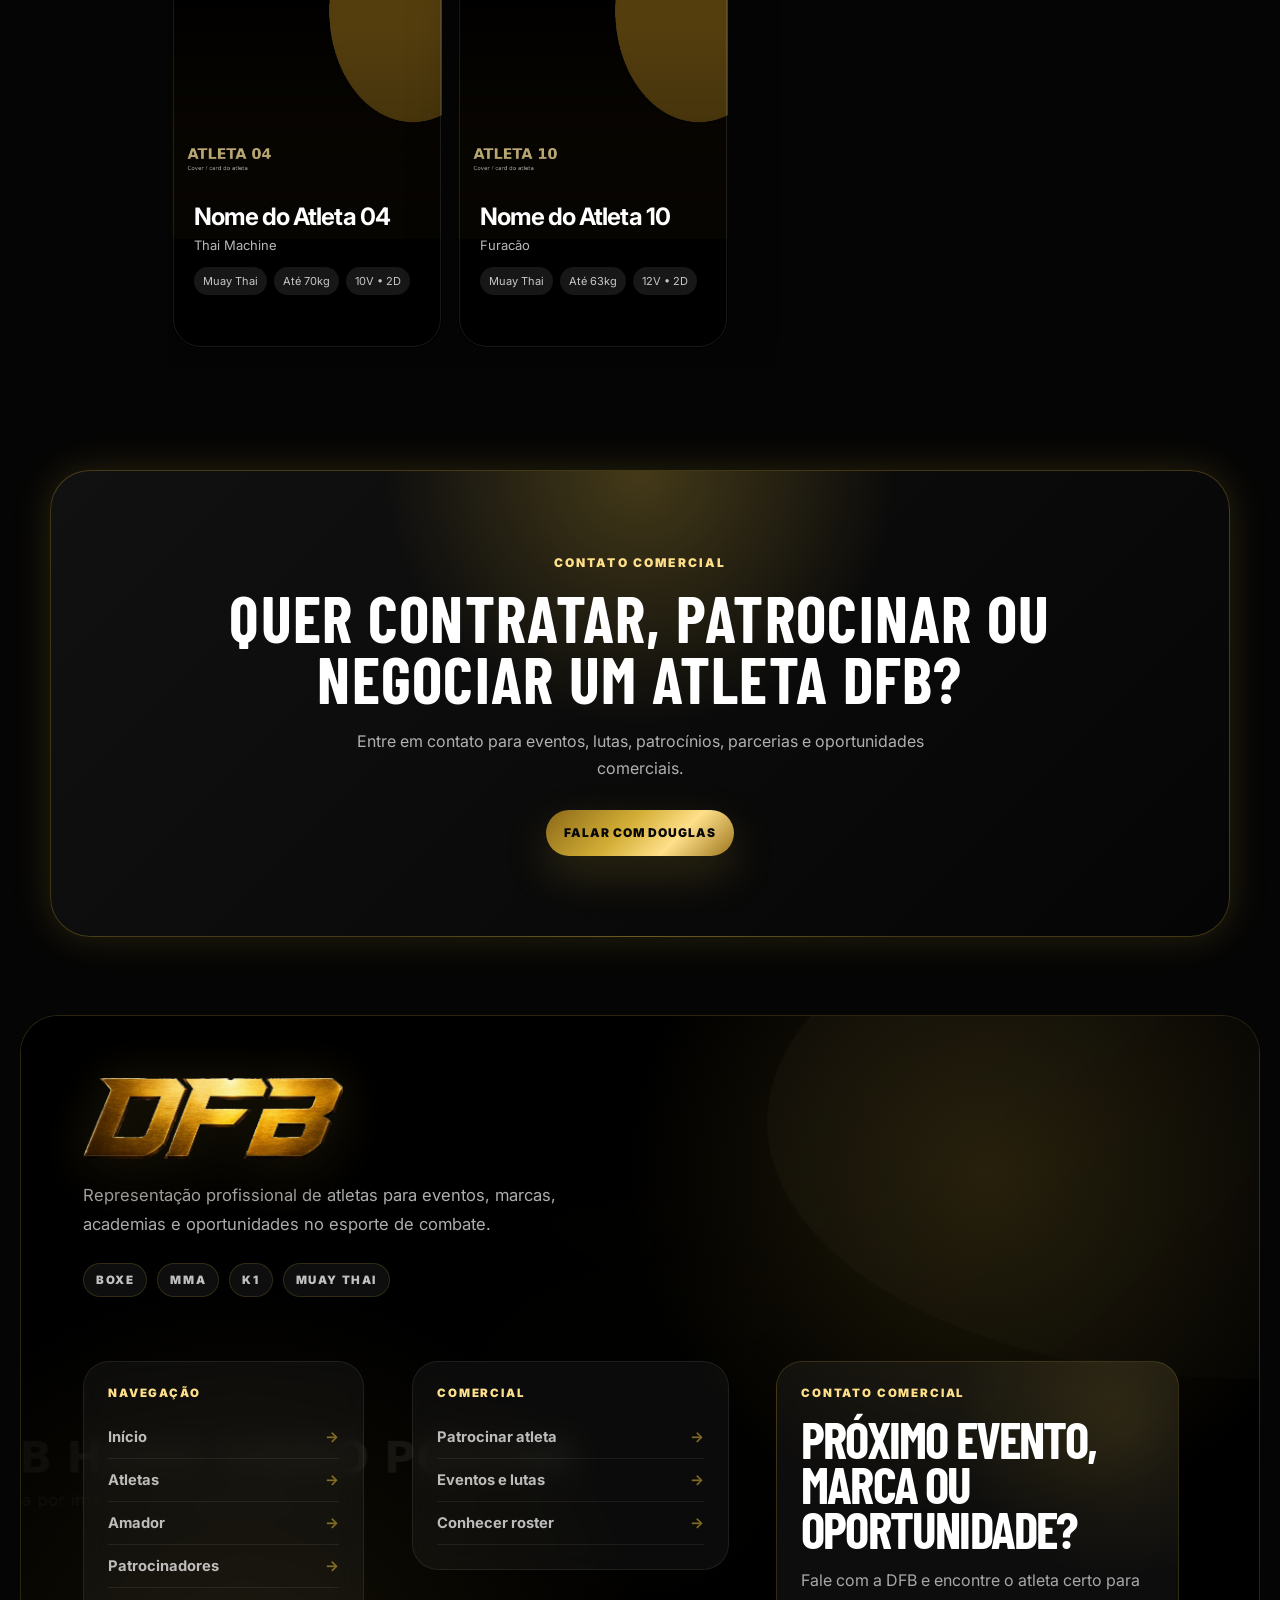
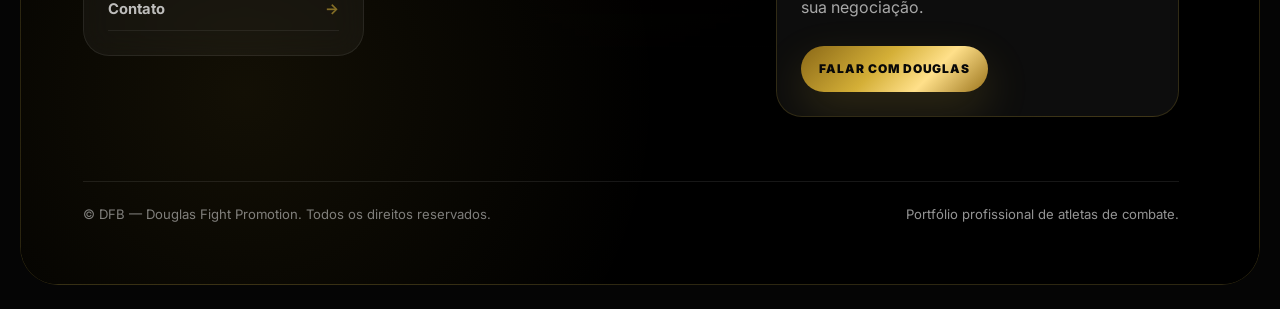
==== commit dcff9dbe: "Atualiza site" ====
--- a/index.html
+++ b/index.html
@@ -62,8 +62,9 @@
       <button type="button" data-modality="Todos" class="nav-filter is-active">Todos</button>
       <button type="button" data-modality="Boxe" class="nav-filter">Boxe</button>
       <button type="button" data-modality="MMA" class="nav-filter">MMA</button>
+      <button type="button" data-modality="Muay Thai" class="nav-filter">Muay Thai</button>
       <button type="button" data-modality="K1" class="nav-filter">K1</button>
-      <button type="button" data-modality="Muay Thai" class="nav-filter">Muay Thai</button>
+      
     </div>
 
     <a href="https://wa.me/5511939223926" class="navbar__cta" target="_blank" rel="noopener">Falar com Douglas</a>
@@ -98,8 +99,9 @@
           <div class="hero-metrics hero-metrics--modalities" aria-label="Modalidades DFB">
             <div><strong>Boxe</strong><span>Striking</span></div>
             <div><strong>MMA</strong><span>Completo</span></div>
+            <div><strong>Muay Thai</strong><span>Combate em pé</span></div>
             <div><strong>K1</strong><span>Trocação</span></div>
-            <div><strong>Muay Thai</strong><span>Combate em pé</span></div>
+            
           </div>
         </div>
           </div>
@@ -224,8 +226,9 @@
           <button type="button" class="modality-filter is-active" data-modality="Todos">Todos</button>
           <button type="button" class="modality-filter" data-modality="Boxe">Boxe</button>
           <button type="button" class="modality-filter" data-modality="MMA">MMA</button>
+          <button type="button" class="modality-filter" data-modality="Muay Thai">Muay Thai</button>
           <button type="button" class="modality-filter" data-modality="K1">K1</button>
-          <button type="button" class="modality-filter" data-modality="Muay Thai">Muay Thai</button>
+          
         </div>
 
         <div class="fighters-rows" id="fightersRows" aria-live="polite"></div>
--- a/assets/css/style.css
+++ b/assets/css/style.css
@@ -2776,24 +2776,20 @@
 }
 
 
-/* ==========================================================
-   DFB PREMIUM MOTION SYSTEM
-   Animações e microinterações inspiradas em experiências premium.
-   Sem bibliotecas externas.
-   ========================================================== */
-
-html {
-  scroll-behavior: smooth;
-}
-
+/* =========================================================
+   ANIMAÇÕES PREMIUM — inspiradas em fluidez e movimento
+   Apenas CSS adicional, sem alterar estilos existentes.
+========================================================= */
+
+/* ── Motion Reveal System ── */
 [data-motion] {
   opacity: 0;
   transform: translate3d(0, 32px, 0);
-  filter: blur(8px);
   transition:
     opacity .85s cubic-bezier(.2,.7,.2,1),
     transform .85s cubic-bezier(.2,.7,.2,1),
     filter .85s cubic-bezier(.2,.7,.2,1);
+  filter: blur(8px);
   will-change: opacity, transform, filter;
 }
 
@@ -2820,6 +2816,343 @@
 [data-motion-delay="3"] { transition-delay: .24s; }
 [data-motion-delay="4"] { transition-delay: .32s; }
 [data-motion-delay="5"] { transition-delay: .40s; }
+
+/* ── Botões: hover elástico + shine sweep ── */
+.btn,
+button,
+.mobile-menu-toggle,
+.modality-filter,
+.hero-actions a,
+.contact-cta a {
+  transition:
+    transform .28s cubic-bezier(.2,.7,.2,1),
+    box-shadow .28s ease,
+    filter .28s ease,
+    border-color .28s ease,
+    background .28s ease,
+    color .28s ease;
+}
+
+.btn:hover,
+.modality-filter:hover,
+.hero-actions a:hover,
+.contact-cta a:hover {
+  transform: translateY(-3px) scale(1.015);
+}
+
+.btn:active,
+.modality-filter:active,
+.hero-actions a:active,
+.contact-cta a:active {
+  transform: translateY(0) scale(.98);
+}
+
+/* Shine sweep em botões */
+.btn,
+.hero-actions a,
+.contact-cta a {
+  position: relative;
+  overflow: hidden;
+}
+
+.btn::after,
+.hero-actions a::after,
+.contact-cta a::after {
+  content: "";
+  position: absolute;
+  inset: 0;
+  background: linear-gradient(115deg, transparent 0%, rgba(255,255,255,.22) 45%, transparent 60%);
+  transform: translateX(-120%);
+  transition: transform .72s cubic-bezier(.2,.7,.2,1);
+  pointer-events: none;
+}
+
+.btn:hover::after,
+.hero-actions a:hover::after,
+.contact-cta a:hover::after {
+  transform: translateX(120%);
+}
+
+/* ── Cards: hover premium com profundidade ── */
+.fighter-card,
+.amateur-fighter-card {
+  transition:
+    transform .42s cubic-bezier(.2,.7,.2,1),
+    border-color .35s ease,
+    box-shadow .35s ease,
+    filter .35s ease;
+  will-change: transform;
+}
+
+.fighter-card:hover,
+.amateur-fighter-card:hover {
+  transform: translateY(-10px) scale(1.018);
+}
+
+.fighter-card img,
+.amateur-fighter-card img {
+  transition:
+    transform .78s cubic-bezier(.2,.7,.2,1),
+    filter .78s ease;
+}
+
+.fighter-card:hover img,
+.amateur-fighter-card:hover img {
+  transform: scale(1.07);
+}
+
+/* ── Sponsor float ── */
+.sponsor-card {
+  animation: sponsorFloat 5.5s ease-in-out infinite;
+  animation-delay: calc(var(--sponsor-index, 0) * .35s);
+}
+
+@keyframes sponsorFloat {
+  0%, 100% { transform: translateY(0); }
+  50% { transform: translateY(-8px); }
+}
+
+/* ── Navbar scroll transition ── */
+.navbar {
+  transition:
+    transform .45s cubic-bezier(.2,.7,.2,1),
+    background .35s ease,
+    border-color .35s ease,
+    box-shadow .35s ease,
+    height .35s var(--ease);
+}
+
+.navbar.is-scrolled {
+  background: rgba(5,5,5,.92);
+  backdrop-filter: blur(18px);
+  box-shadow: 0 16px 60px rgba(0,0,0,.28);
+}
+
+/* ── Hero video parallax ── */
+.hero-video {
+  will-change: transform, opacity;
+}
+
+/* ── Modal premium entrance ── */
+.fighter-profile-modal__dialog {
+  transition:
+    opacity .45s cubic-bezier(.2,.7,.2,1),
+    transform .45s cubic-bezier(.2,.7,.2,1),
+    filter .45s cubic-bezier(.2,.7,.2,1);
+}
+
+.fighter-profile-modal.is-active .fighter-profile-modal__dialog {
+  animation: modalPremiumIn .52s cubic-bezier(.2,.7,.2,1) both;
+}
+
+@keyframes modalPremiumIn {
+  from {
+    opacity: 0;
+    transform: translateY(42px) scale(.96);
+    filter: blur(14px);
+  }
+  to {
+    opacity: 1;
+    transform: translateY(0) scale(1);
+    filter: blur(0);
+  }
+}
+
+/* ── Footer video drift ── */
+.footer-bg-video {
+  will-change: transform;
+  animation: footerVideoDrift 12s ease-in-out infinite;
+}
+
+@keyframes footerVideoDrift {
+  0%, 100% { transform: scale(1.04) translate3d(0, 0, 0); }
+  50% { transform: scale(1.08) translate3d(0, -10px, 0); }
+}
+
+/* ── Footer content reveal ── */
+.footer-pro__brand,
+.footer-pro__col,
+.footer-pro__cta,
+.footer-pro__bottom {
+  transition:
+    opacity .85s cubic-bezier(.2,.7,.2,1),
+    transform .85s cubic-bezier(.2,.7,.2,1);
+}
+
+/* ── Respeitar prefers-reduced-motion ── */
+@media (prefers-reduced-motion: reduce) {
+  *,
+  *::before,
+  *::after {
+    animation-duration: .01ms !important;
+    animation-iteration-count: 1 !important;
+    scroll-behavior: auto !important;
+    transition-duration: .01ms !important;
+  }
+
+  [data-motion] {
+    opacity: 1 !important;
+    transform: none !important;
+    filter: none !important;
+  }
+
+  .sponsor-card {
+    animation: none !important;
+  }
+
+  .footer-bg-video {
+    animation: none !important;
+  }
+}
+
+
+/* =========================================================
+   DFB FIX — Sistema de animações estável
+   Corrige conflito entre .reveal e [data-motion]
+   ========================================================= */
+
+html {
+  scroll-behavior: smooth;
+}
+
+.reveal,
+[data-motion] {
+  opacity: 0;
+  transform: translate3d(0, 28px, 0);
+  filter: blur(8px);
+  transition:
+    opacity .78s cubic-bezier(.2,.7,.2,1),
+    transform .78s cubic-bezier(.2,.7,.2,1),
+    filter .78s cubic-bezier(.2,.7,.2,1);
+  will-change: opacity, transform, filter;
+}
+
+.reveal.is-visible,
+[data-motion].is-visible {
+  opacity: 1;
+  transform: translate3d(0, 0, 0) scale(1);
+  filter: blur(0);
+}
+
+[data-motion="fade-left"] {
+  transform: translate3d(38px, 0, 0);
+}
+
+[data-motion="fade-right"] {
+  transform: translate3d(-38px, 0, 0);
+}
+
+[data-motion="scale"] {
+  transform: scale(.94);
+}
+
+[data-motion="fade-left"].is-visible,
+[data-motion="fade-right"].is-visible,
+[data-motion="scale"].is-visible {
+  transform: translate3d(0, 0, 0) scale(1);
+}
+
+[data-motion-delay="1"] { transition-delay: .08s; }
+[data-motion-delay="2"] { transition-delay: .16s; }
+[data-motion-delay="3"] { transition-delay: .24s; }
+[data-motion-delay="4"] { transition-delay: .32s; }
+[data-motion-delay="5"] { transition-delay: .40s; }
+
+.btn,
+button,
+.mobile-menu-toggle,
+.modality-filter,
+.hero-actions a,
+.contact-cta a {
+  transition:
+    transform .28s cubic-bezier(.2,.7,.2,1),
+    box-shadow .28s ease,
+    filter .28s ease,
+    border-color .28s ease,
+    background .28s ease,
+    color .28s ease;
+}
+
+.btn:hover,
+.modality-filter:hover,
+.hero-actions a:hover,
+.contact-cta a:hover {
+  transform: translateY(-3px) scale(1.015);
+}
+
+.btn:active,
+.modality-filter:active,
+.hero-actions a:active,
+.contact-cta a:active {
+  transform: translateY(0) scale(.98);
+}
+
+.btn,
+.hero-actions a,
+.contact-cta a {
+  position: relative;
+  overflow: hidden;
+}
+
+.btn::after,
+.hero-actions a::after,
+.contact-cta a::after {
+  content: "";
+  position: absolute;
+  inset: 0;
+  background: linear-gradient(115deg, transparent 0%, rgba(255,255,255,.22) 45%, transparent 60%);
+  transform: translateX(-120%);
+  transition: transform .72s cubic-bezier(.2,.7,.2,1);
+  pointer-events: none;
+}
+
+.btn:hover::after,
+.hero-actions a:hover::after,
+.contact-cta a:hover::after {
+  transform: translateX(120%);
+}
+
+.fighter-card,
+.amateur-fighter-card,
+.sponsor-card {
+  --magnetic-x: 0deg;
+  --magnetic-y: 0deg;
+  --magnetic-lift: 0px;
+  transition:
+    transform .38s cubic-bezier(.2,.7,.2,1),
+    border-color .35s ease,
+    box-shadow .35s ease,
+    filter .35s ease;
+  will-change: transform;
+  transform-style: preserve-3d;
+}
+
+.fighter-card:hover,
+.amateur-fighter-card:hover,
+.sponsor-card:hover {
+  transform:
+    translateY(var(--magnetic-lift, -8px))
+    scale(1.015)
+    rotateX(var(--magnetic-y, 0deg))
+    rotateY(var(--magnetic-x, 0deg));
+}
+
+.fighter-card img,
+.amateur-fighter-card img {
+  transition:
+    transform .78s cubic-bezier(.2,.7,.2,1),
+    filter .78s ease;
+}
+
+.fighter-card:hover img,
+.amateur-fighter-card:hover img {
+  transform: scale(1.07);
+}
+
+.hero-video {
+  transform: scale(var(--hero-video-scale, 1.04)) translateY(var(--hero-video-y, 0px));
+  will-change: transform;
+}
 
 .site-header,
 .navbar,
@@ -2828,8 +3161,7 @@
     transform .45s cubic-bezier(.2,.7,.2,1),
     background .35s ease,
     border-color .35s ease,
-    box-shadow .35s ease,
-    backdrop-filter .35s ease;
+    box-shadow .35s ease;
 }
 
 .site-header.is-scrolled,
@@ -2840,100 +3172,6 @@
   box-shadow: 0 16px 60px rgba(0,0,0,.28);
 }
 
-.btn,
-.mobile-menu-toggle,
-.modality-filter,
-.hero-actions a,
-.contact-cta a,
-.fighters-row__controls button,
-.footer-pro a {
-  transition:
-    transform .28s cubic-bezier(.2,.7,.2,1),
-    box-shadow .28s ease,
-    filter .28s ease,
-    border-color .28s ease,
-    background .28s ease,
-    color .28s ease;
-}
-
-.btn:hover,
-.modality-filter:hover,
-.hero-actions a:hover,
-.contact-cta a:hover,
-.footer-pro a:hover {
-  transform: translateY(-3px) scale(1.015);
-}
-
-.btn:active,
-.modality-filter:active,
-.hero-actions a:active,
-.contact-cta a:active {
-  transform: translateY(0) scale(.98);
-}
-
-.btn,
-.hero-actions a,
-.contact-cta a {
-  position: relative;
-  overflow: hidden;
-}
-
-.btn::after,
-.hero-actions a::after,
-.contact-cta a::after {
-  content: "";
-  position: absolute;
-  inset: 0;
-  background: linear-gradient(115deg, transparent 0%, rgba(255,255,255,.22) 45%, transparent 60%);
-  transform: translateX(-120%);
-  transition: transform .72s cubic-bezier(.2,.7,.2,1);
-  pointer-events: none;
-}
-
-.btn:hover::after,
-.hero-actions a:hover::after,
-.contact-cta a:hover::after {
-  transform: translateX(120%);
-}
-
-.fighter-card,
-.amateur-fighter-card,
-.sponsor-card {
-  transform-style: preserve-3d;
-  transition:
-    transform .42s cubic-bezier(.2,.7,.2,1),
-    border-color .35s ease,
-    box-shadow .35s ease,
-    filter .35s ease;
-  will-change: transform;
-}
-
-.fighter-card:hover,
-.amateur-fighter-card:hover {
-  transform: translateY(-10px) scale(1.018);
-}
-
-.fighter-card img,
-.amateur-fighter-card img {
-  transition:
-    transform .78s cubic-bezier(.2,.7,.2,1),
-    filter .78s ease;
-}
-
-.fighter-card:hover img,
-.amateur-fighter-card:hover img {
-  transform: scale(1.07);
-}
-
-.hero-video {
-  will-change: transform;
-}
-
-.hero-person-card,
-.hero-3d-fighter {
-  will-change: transform;
-}
-
 .sponsor-card {
   animation: sponsorFloat 5.5s ease-in-out infinite;
   animation-delay: calc(var(--sponsor-index, 0) * .35s);
@@ -2958,8 +3196,7 @@
 }
 
 .fighter-portfolio-modal.is-active .fighter-portfolio-modal__dialog,
-.fighter-profile-modal.is-active .fighter-profile-modal__dialog,
-.fighter-profile-modal.is-open .fighter-profile-modal__dialog {
+.fighter-profile-modal.is-active .fighter-profile-modal__dialog {
   animation: modalPremiumIn .52s cubic-bezier(.2,.7,.2,1) both;
 }
 
@@ -2993,46 +3230,42 @@
   }
 }
 
-.founder-section {
-  --founder-scroll: 0;
-}
-
-.founder-bg {
-  transform: translateY(calc(var(--founder-scroll) * -28px));
-}
-
-.founder-photo-card {
-  transform: translateY(calc(var(--founder-scroll) * -18px));
-}
-
-@media (hover: none) {
-  .fighter-card:hover,
-  .amateur-fighter-card:hover,
-  .btn:hover,
-  .modality-filter:hover,
-  .hero-actions a:hover,
-  .contact-cta a:hover {
-    transform: none;
-  }
-
-  .sponsor-card {
-    animation: none;
+body.is-loaded .hero-content,
+body.is-loaded .hero-person-card,
+body.is-loaded .hero-3d-fighter {
+  animation: dfbHeroSoftEnter .86s cubic-bezier(.2,.7,.2,1) both;
+}
+
+body.is-loaded .hero-person-card,
+body.is-loaded .hero-3d-fighter {
+  animation-delay: .16s;
+}
+
+@keyframes dfbHeroSoftEnter {
+  from {
+    opacity: 0;
+    transform: translateY(26px);
+    filter: blur(10px);
+  }
+
+  to {
+    opacity: 1;
+    transform: translateY(0);
+    filter: blur(0);
   }
 }
 
 @media (prefers-reduced-motion: reduce) {
-  html {
-    scroll-behavior: auto !important;
-  }
-
   *,
   *::before,
   *::after {
     animation-duration: .01ms !important;
     animation-iteration-count: 1 !important;
+    scroll-behavior: auto !important;
     transition-duration: .01ms !important;
   }
 
+  .reveal,
   [data-motion] {
     opacity: 1 !important;
     transform: none !important;
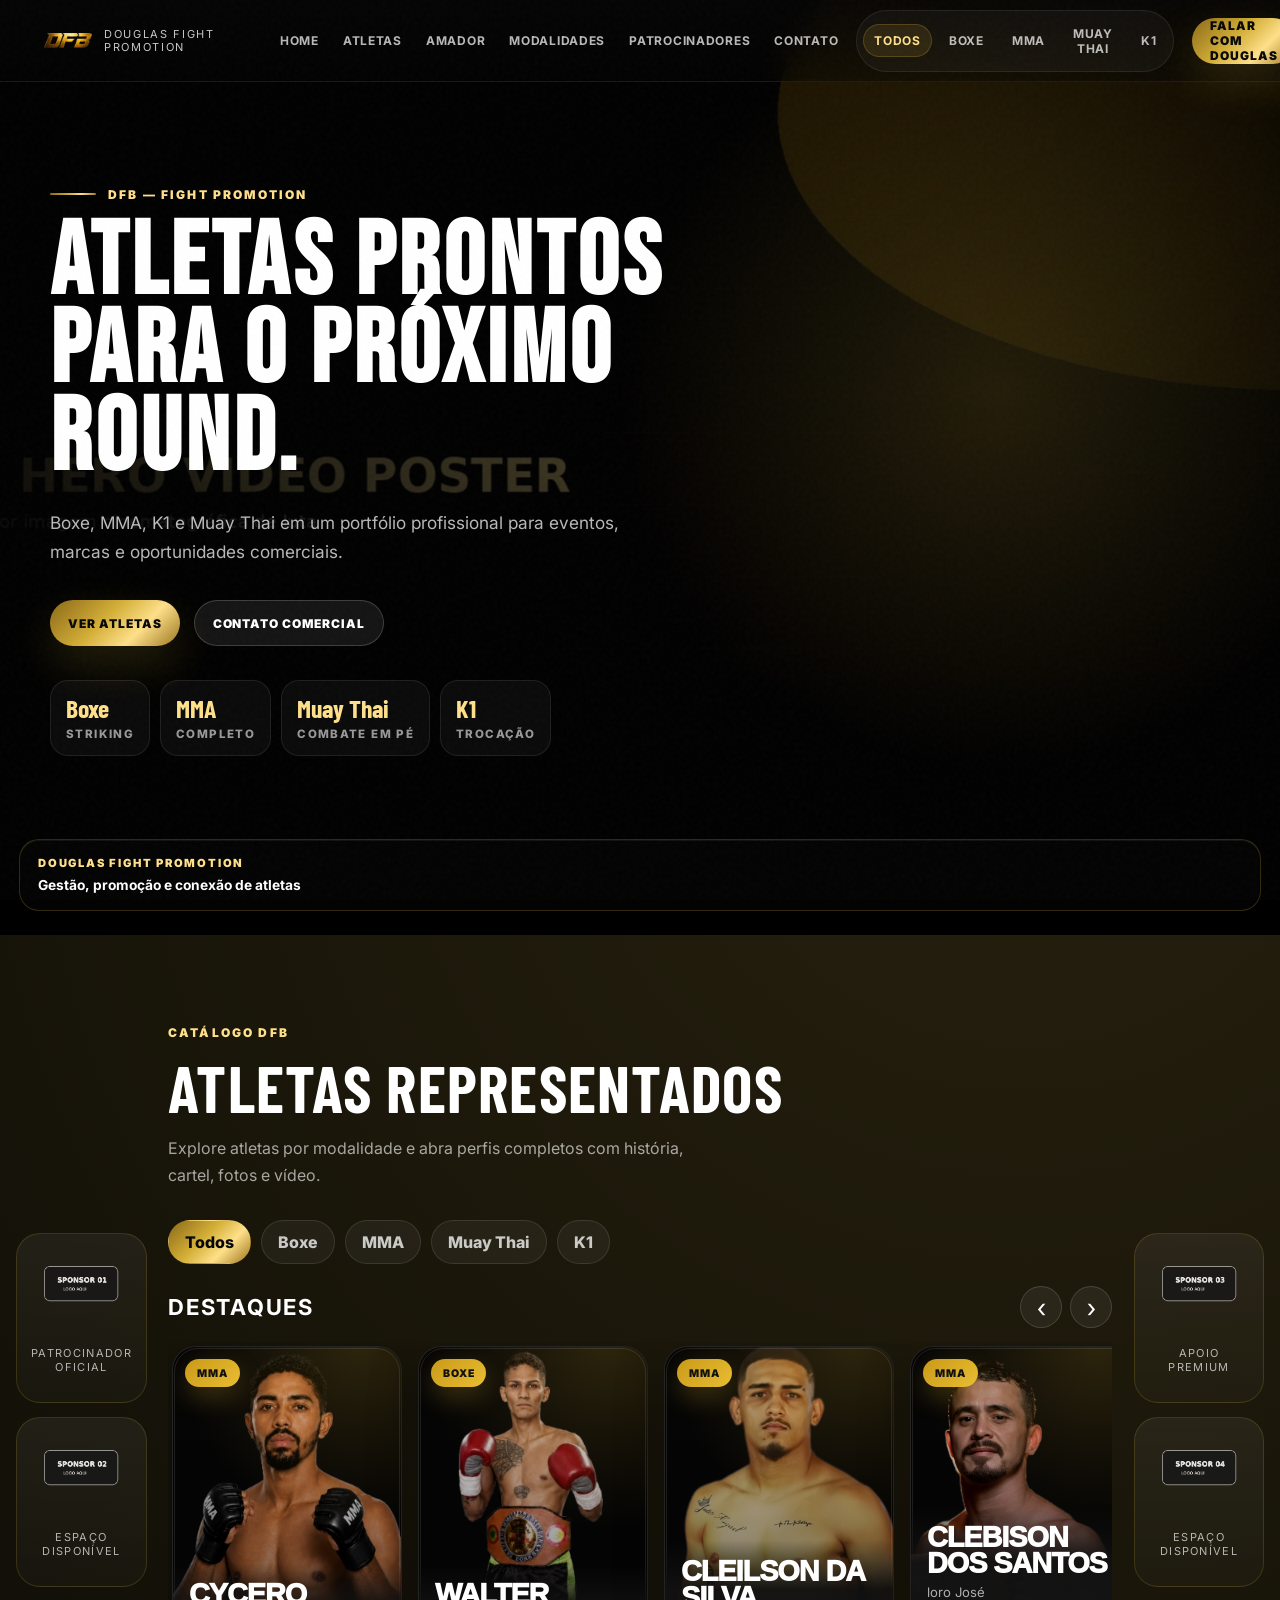
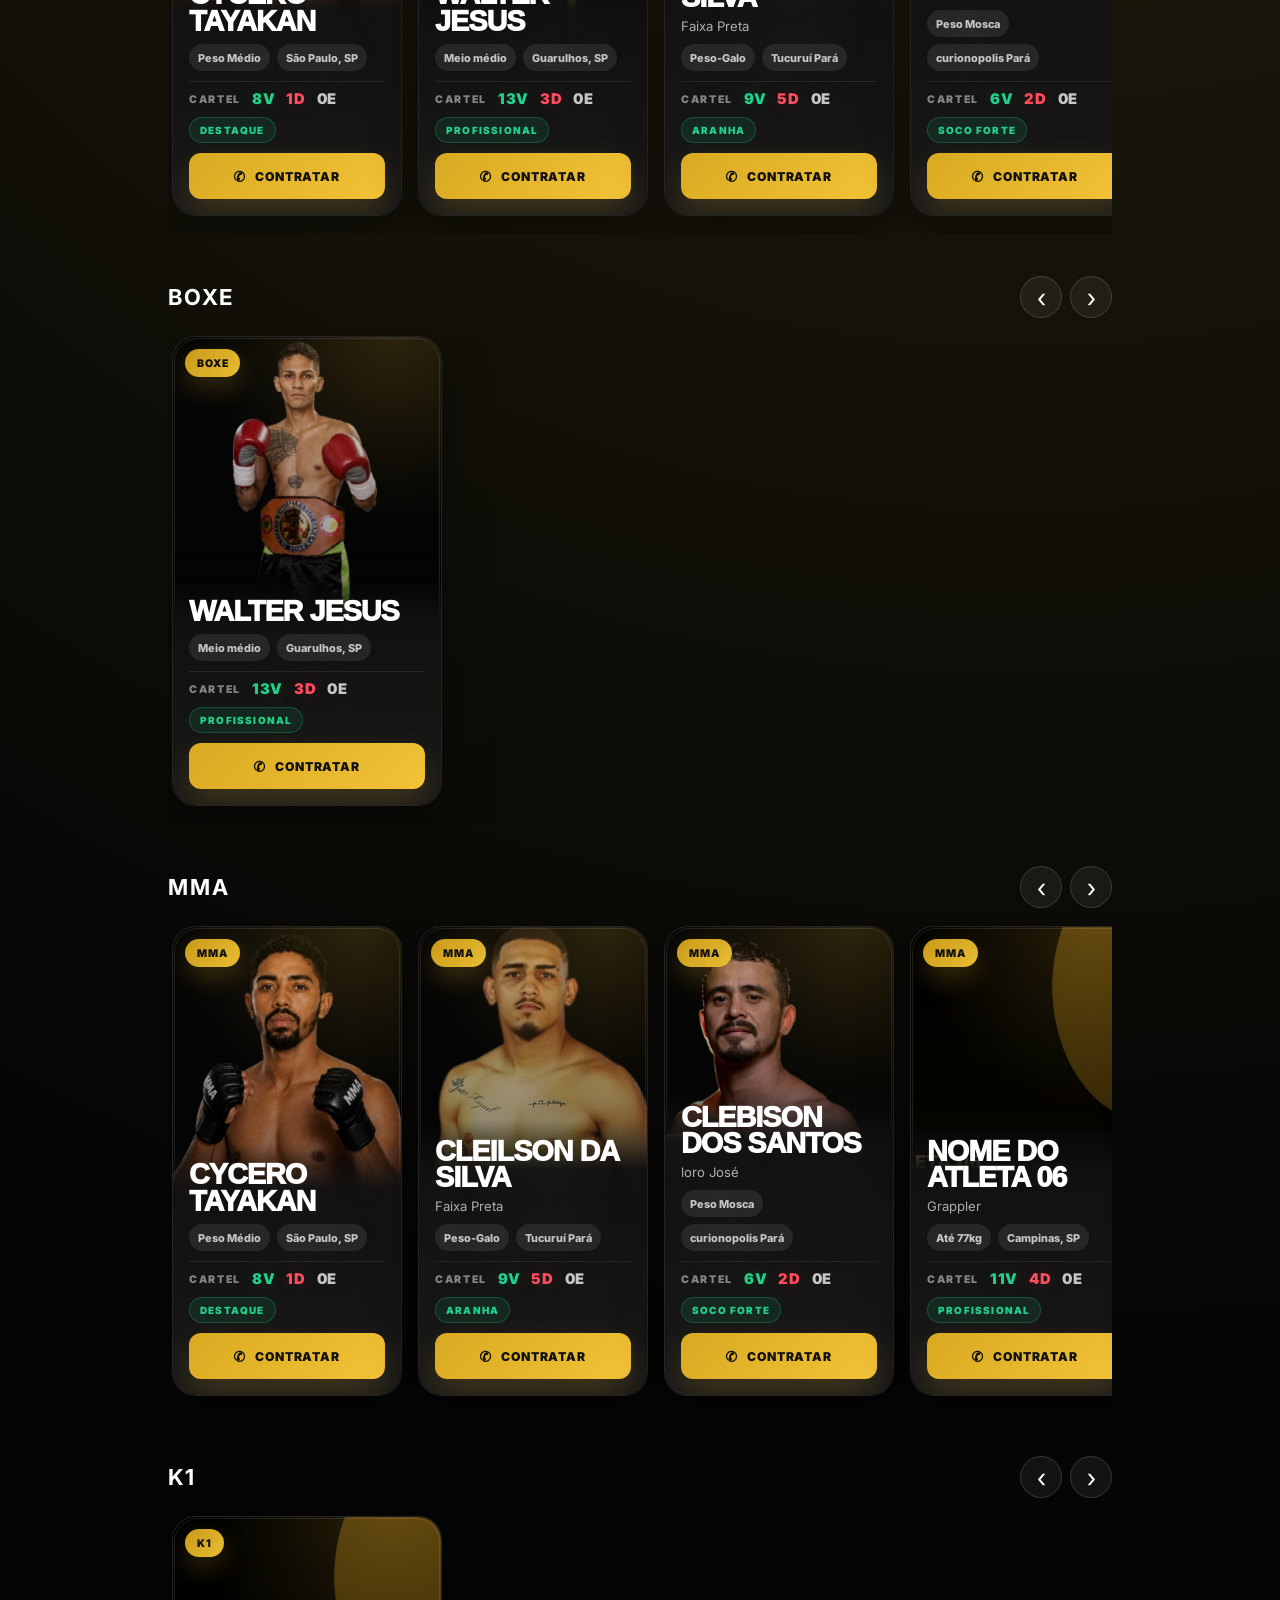
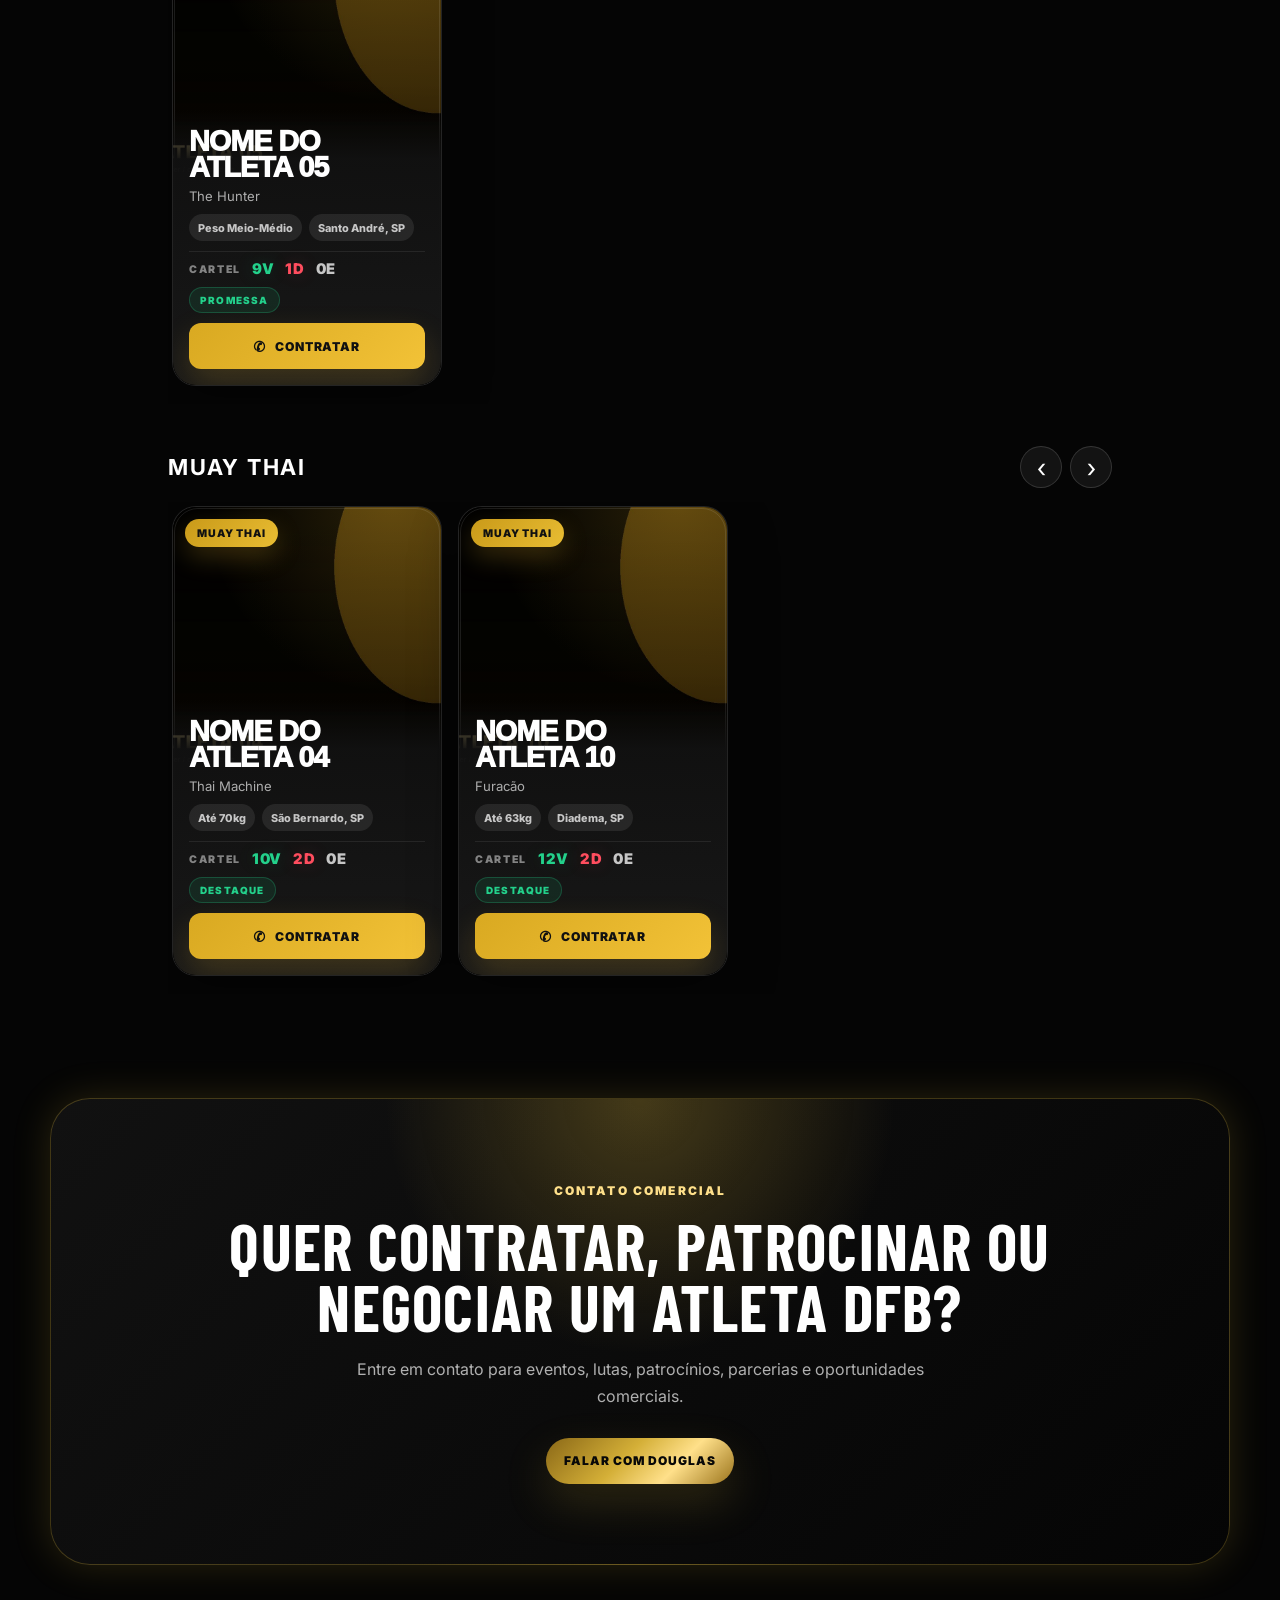
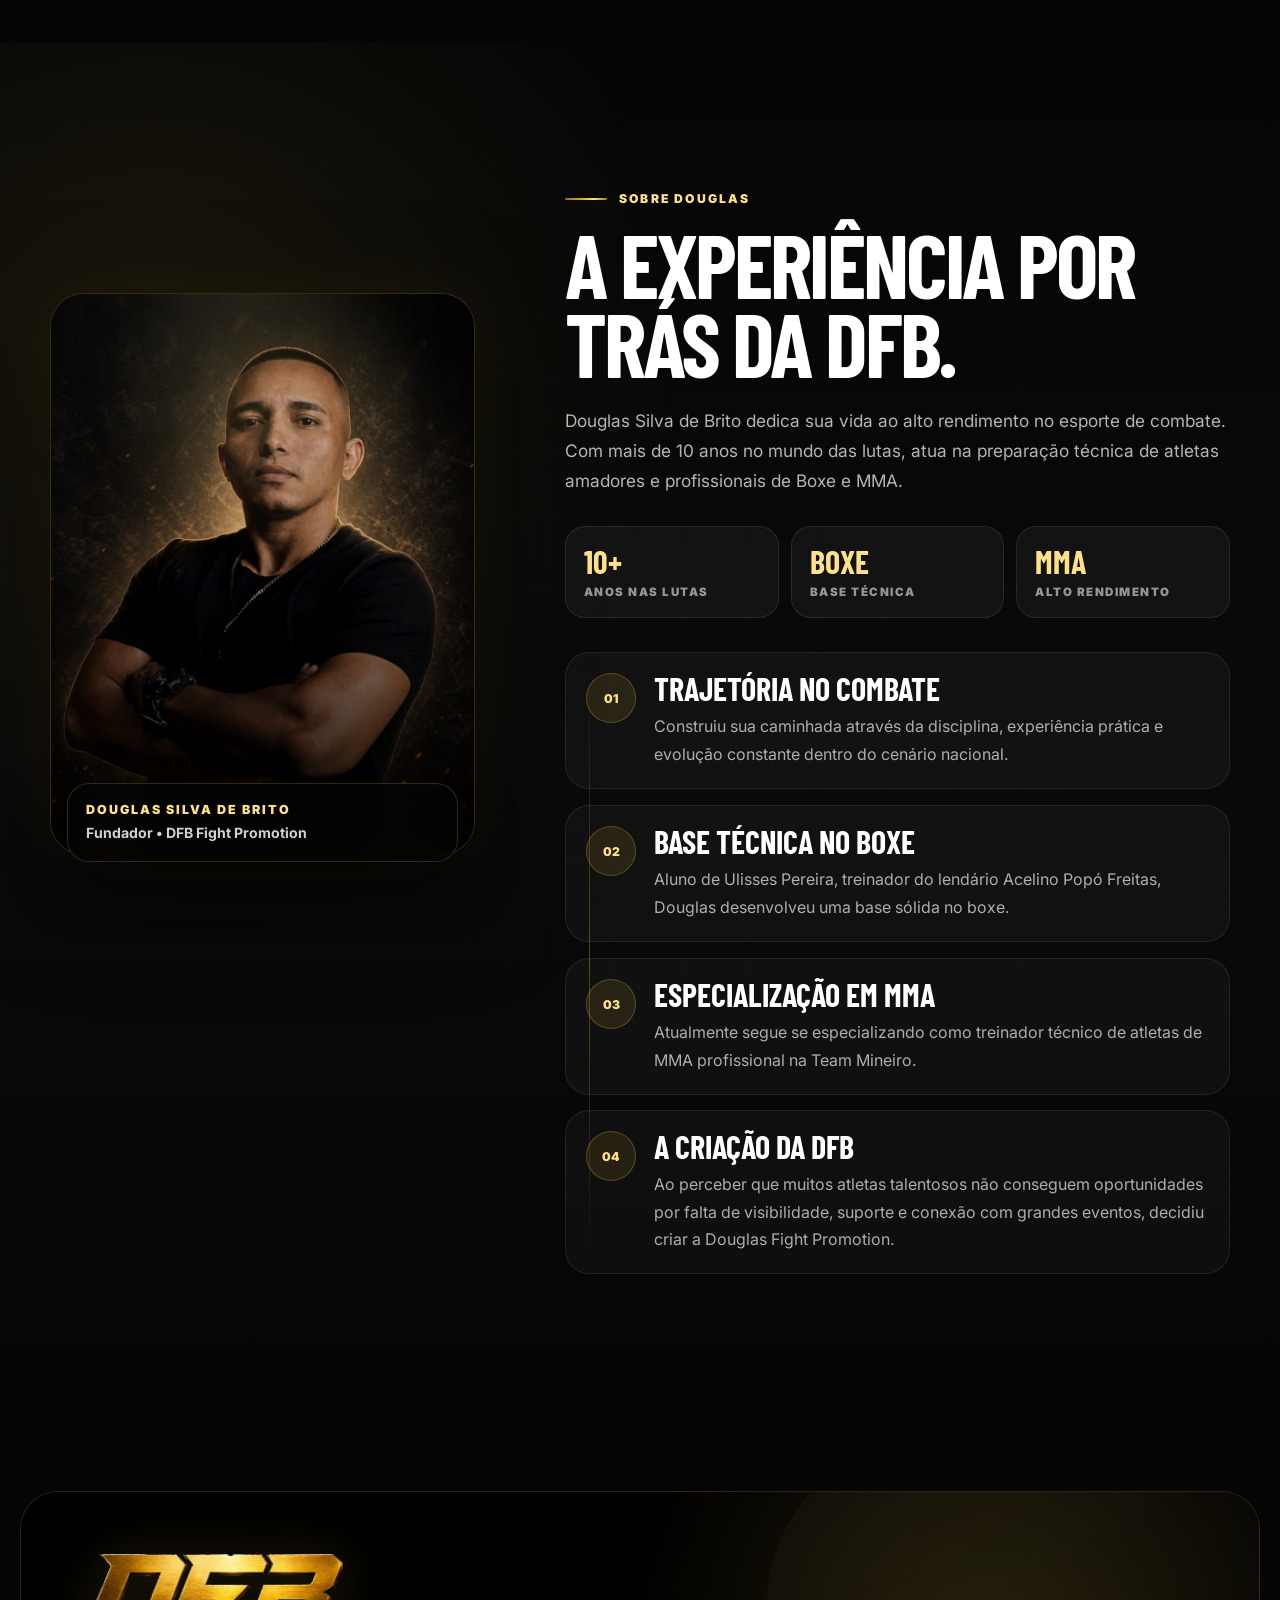
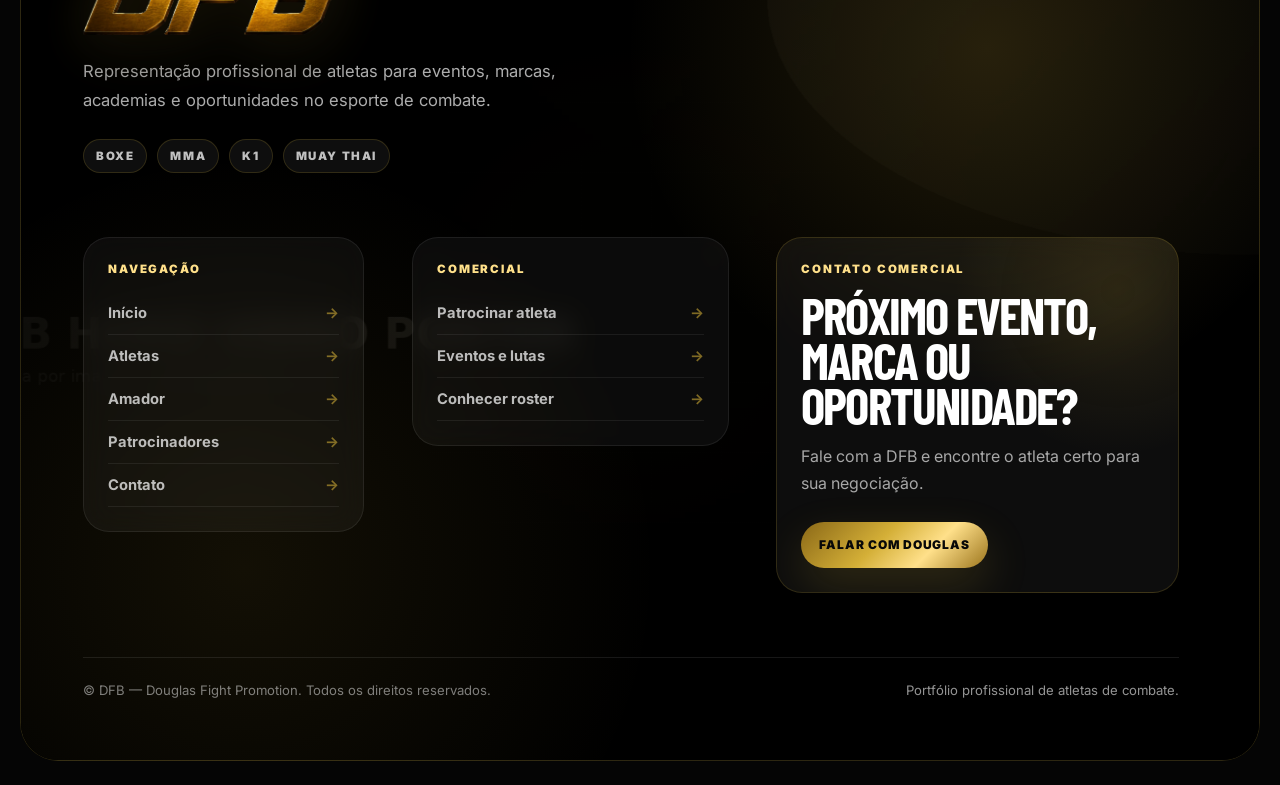
==== commit 21d33368: "Atualiza site" ====
--- a/index.html
+++ b/index.html
@@ -114,7 +114,56 @@
       </div>
     </section>
 
-    <section class="founder-section" id="douglas">
+
+
+
+    <section class="catalog-shell" id="patrocinadores">
+      <aside class="sponsors-rail sponsors-rail--left" data-sponsor-rail aria-label="Patrocinadores esquerda">
+        <a href="#contato" class="sponsor-card"><img src="assets/img/sponsors/sponsor-01.png" alt="Patrocinador 01"><span>Patrocinador oficial</span></a>
+        <a href="#contato" class="sponsor-card"><img src="assets/img/sponsors/sponsor-02.png" alt="Patrocinador 02"><span>Espaço disponível</span></a>
+      </aside>
+
+      <section class="fighters-section" id="atletas">
+        <div class="section-header reveal">
+          <span>Catálogo DFB</span>
+          <h2>Atletas representados</h2>
+          <p>Explore atletas por modalidade e abra perfis completos com história, cartel, fotos e vídeo.</p>
+        </div>
+
+        <div class="modality-filters reveal" data-modality-filters>
+          <button type="button" class="modality-filter is-active" data-modality="Todos">Todos</button>
+          <button type="button" class="modality-filter" data-modality="Boxe">Boxe</button>
+          <button type="button" class="modality-filter" data-modality="MMA">MMA</button>
+          <button type="button" class="modality-filter" data-modality="Muay Thai">Muay Thai</button>
+          <button type="button" class="modality-filter" data-modality="K1">K1</button>
+          
+        </div>
+
+        <div class="fighters-rows" id="fightersRows" aria-live="polite"></div>
+      </section>
+
+      <aside class="sponsors-rail sponsors-rail--right" data-sponsor-rail aria-label="Patrocinadores direita">
+        <a href="#contato" class="sponsor-card"><img src="assets/img/sponsors/sponsor-03.png" alt="Patrocinador 03"><span>Apoio premium</span></a>
+        <a href="#contato" class="sponsor-card"><img src="assets/img/sponsors/sponsor-04.png" alt="Patrocinador 04"><span>Espaço disponível</span></a>
+      </aside>
+    </section>
+
+    <section class="mobile-sponsors" aria-label="Patrocinadores mobile">
+      <a href="#contato" class="sponsor-card"><img src="assets/img/sponsors/sponsor-01.png" alt="Patrocinador 01"><span>Patrocinador oficial</span></a>
+      <a href="#contato" class="sponsor-card"><img src="assets/img/sponsors/sponsor-02.png" alt="Patrocinador 02"><span>Espaço disponível</span></a>
+      <a href="#contato" class="sponsor-card"><img src="assets/img/sponsors/sponsor-03.png" alt="Patrocinador 03"><span>Apoio premium</span></a>
+      <a href="#contato" class="sponsor-card"><img src="assets/img/sponsors/sponsor-04.png" alt="Patrocinador 04"><span>Espaço disponível</span></a>
+    </section>
+
+    <section id="contato" class="contact-cta reveal">
+      <span>Contato comercial</span>
+      <h2>Quer contratar, patrocinar ou negociar um atleta DFB?</h2>
+      <p>Entre em contato para eventos, lutas, patrocínios, parcerias e oportunidades comerciais.</p>
+      <a href="https://wa.me/5511939223926?text=Ol%C3%A1%2C%20Douglas.%20Vim%20pelo%20site%20DFB%20e%20quero%20falar%20sobre%20uma%20oportunidade%20comercial." class="btn btn-primary" target="_blank" rel="noopener">Falar com Douglas</a>
+    </section>
+  </main>
+
+      <section class="founder-section" id="douglas">
       <div class="founder-bg" aria-hidden="true"></div>
 
       <div class="founder-grid">
@@ -208,53 +257,6 @@
       </div>
     </section>
 
-
-    <section class="catalog-shell" id="patrocinadores">
-      <aside class="sponsors-rail sponsors-rail--left" data-sponsor-rail aria-label="Patrocinadores esquerda">
-        <a href="#contato" class="sponsor-card"><img src="assets/img/sponsors/sponsor-01.png" alt="Patrocinador 01"><span>Patrocinador oficial</span></a>
-        <a href="#contato" class="sponsor-card"><img src="assets/img/sponsors/sponsor-02.png" alt="Patrocinador 02"><span>Espaço disponível</span></a>
-      </aside>
-
-      <section class="fighters-section" id="atletas">
-        <div class="section-header reveal">
-          <span>Catálogo DFB</span>
-          <h2>Atletas representados</h2>
-          <p>Explore atletas por modalidade e abra perfis completos com história, cartel, fotos e vídeo.</p>
-        </div>
-
-        <div class="modality-filters reveal" data-modality-filters>
-          <button type="button" class="modality-filter is-active" data-modality="Todos">Todos</button>
-          <button type="button" class="modality-filter" data-modality="Boxe">Boxe</button>
-          <button type="button" class="modality-filter" data-modality="MMA">MMA</button>
-          <button type="button" class="modality-filter" data-modality="Muay Thai">Muay Thai</button>
-          <button type="button" class="modality-filter" data-modality="K1">K1</button>
-          
-        </div>
-
-        <div class="fighters-rows" id="fightersRows" aria-live="polite"></div>
-      </section>
-
-      <aside class="sponsors-rail sponsors-rail--right" data-sponsor-rail aria-label="Patrocinadores direita">
-        <a href="#contato" class="sponsor-card"><img src="assets/img/sponsors/sponsor-03.png" alt="Patrocinador 03"><span>Apoio premium</span></a>
-        <a href="#contato" class="sponsor-card"><img src="assets/img/sponsors/sponsor-04.png" alt="Patrocinador 04"><span>Espaço disponível</span></a>
-      </aside>
-    </section>
-
-    <section class="mobile-sponsors" aria-label="Patrocinadores mobile">
-      <a href="#contato" class="sponsor-card"><img src="assets/img/sponsors/sponsor-01.png" alt="Patrocinador 01"><span>Patrocinador oficial</span></a>
-      <a href="#contato" class="sponsor-card"><img src="assets/img/sponsors/sponsor-02.png" alt="Patrocinador 02"><span>Espaço disponível</span></a>
-      <a href="#contato" class="sponsor-card"><img src="assets/img/sponsors/sponsor-03.png" alt="Patrocinador 03"><span>Apoio premium</span></a>
-      <a href="#contato" class="sponsor-card"><img src="assets/img/sponsors/sponsor-04.png" alt="Patrocinador 04"><span>Espaço disponível</span></a>
-    </section>
-
-    <section id="contato" class="contact-cta reveal">
-      <span>Contato comercial</span>
-      <h2>Quer contratar, patrocinar ou negociar um atleta DFB?</h2>
-      <p>Entre em contato para eventos, lutas, patrocínios, parcerias e oportunidades comerciais.</p>
-      <a href="https://wa.me/5511939223926?text=Ol%C3%A1%2C%20Douglas.%20Vim%20pelo%20site%20DFB%20e%20quero%20falar%20sobre%20uma%20oportunidade%20comercial." class="btn btn-primary" target="_blank" rel="noopener">Falar com Douglas</a>
-    </section>
-  </main>
-
   <footer class="footer footer-pro" id="footer">
     <!-- Vídeo ideal: academia/ringue de luta em clima dark, movimento lento, sem texto/logos, MP4 otimizado para web. -->
     <div class="footer-video-bg" aria-hidden="true">
@@ -310,6 +312,7 @@
         <span>Portfólio profissional de atletas de combate.</span>
       </div>
     </div>
+
   </footer>
 
   <div class="fighter-profile-modal" id="fighterProfileModal" aria-hidden="true">
--- a/assets/css/style.css
+++ b/assets/css/style.css
@@ -3272,3 +3272,353 @@
     filter: none !important;
   }
 }
+.fighter-profile-modal__media img[src*="atleta-03-portrait.jpg"] {
+  object-fit: cover;
+  object-position: center top;
+  transform: scale(1.28);
+  transform-origin: center top;
+}
+
+.fighter-profile-modal__media img[src*="atleta-03-gallery-01.jpg"] {
+  object-fit: cover;
+  object-position: center top;
+  transform: scale(0.28);
+  transform-origin: top;
+}
+
+/* Ajuste individual do cover do atleta 07 no card */
+.fighter-card img[src*="atleta-07-cover.jpg"] {
+  object-fit: cover;
+  object-position: center 28%;
+  transform: scale(1.32) !important;
+  transform-origin: center center;
+}
+
+.fighter-card:hover img[src*="atleta-07-cover.jpg"] {
+  transform: scale(1.30) !important;
+}
+
+/* Ajuste individual do atleta 07 dentro do modal */
+/* Atleta 07 - enquadramento correto no modal */
+.fighter-profile-modal__media img[src*="atleta-07-portrait.jpg"],
+.fighter-portfolio-modal__media img[src*="atleta-07-portrait.jpg"],
+.fighter-modal__media img[src*="atleta-07-portrait.jpg"] {
+  width: 100%;
+  height: 100%;
+  object-fit: cover;
+  object-position: center 22%;
+  transform: scale(1.1) translateY(6px) !important;
+  transform-origin: center center;
+}
+/* =========================================================
+   DFB — Cards de atletas com cartel colorido e CTA desktop
+   Atualização cirúrgica: afeta apenas cards profissionais.
+   ========================================================= */
+.fighter-card.fighter-card--enhanced {
+  position: relative;
+  flex: 0 0 min(292px, 78vw);
+  height: 470px;
+  min-height: 470px;
+  overflow: hidden;
+  border-radius: 24px;
+  border: 1px solid rgba(255, 255, 255, .08);
+  background: #111111;
+  color: #ffffff;
+  cursor: pointer;
+  isolation: isolate;
+  text-align: left;
+  box-shadow:
+    0 18px 48px rgba(0, 0, 0, .34),
+    inset 0 1px 0 rgba(255, 255, 255, .04);
+  transition:
+    transform .38s cubic-bezier(.2,.7,.2,1),
+    border-color .32s ease,
+    box-shadow .32s ease,
+    filter .32s ease;
+}
+
+.fighter-card.fighter-card--enhanced:hover {
+  transform:
+    translateY(var(--magnetic-lift, -8px))
+    scale(1.015)
+    rotateX(var(--magnetic-y, 0deg))
+    rotateY(var(--magnetic-x, 0deg));
+  border-color: rgba(225, 177, 44, .35);
+  box-shadow:
+    0 28px 78px rgba(0, 0, 0, .48),
+    0 0 42px rgba(225, 177, 44, .08);
+}
+
+.fighter-card.fighter-card--enhanced .fighter-card__media {
+  position: absolute;
+  inset: 0;
+  z-index: 1;
+  overflow: hidden;
+  min-height: 100%;
+  background: #050505;
+}
+
+.fighter-card.fighter-card--enhanced .fighter-card__media img,
+.fighter-card.fighter-card--enhanced > img {
+  position: absolute;
+  inset: 0;
+  width: 100%;
+  height: 100%;
+  min-height: 100%;
+  display: block;
+  object-fit: cover;
+  object-position: center top;
+  filter: contrast(1.05) brightness(.82) saturate(.92);
+  transform: scale(1.02);
+  transition:
+    transform .7s cubic-bezier(.2,.7,.2,1),
+    filter .7s ease;
+}
+
+.fighter-card.fighter-card--enhanced:hover .fighter-card__media img,
+.fighter-card.fighter-card--enhanced:hover > img {
+  transform: scale(1.075);
+  filter: contrast(1.08) brightness(.76) saturate(1);
+}
+
+.fighter-card.fighter-card--enhanced .fighter-card__overlay {
+  position: absolute;
+  inset: 0;
+  z-index: 2;
+  pointer-events: none;
+  background:
+    linear-gradient(180deg, rgba(0,0,0,0) 0%, rgba(0,0,0,.18) 36%, rgba(0,0,0,.90) 100%),
+    radial-gradient(circle at 82% 0%, rgba(225,177,44,.18), transparent 36%);
+}
+
+.fighter-card.fighter-card--enhanced::before {
+  content: "";
+  position: absolute;
+  inset: 0;
+  z-index: 3;
+  pointer-events: none;
+  background: linear-gradient(120deg, transparent 0%, rgba(255,255,255,.07) 44%, transparent 58%);
+  opacity: 0;
+  transform: translateX(-120%);
+  transition:
+    transform .8s cubic-bezier(.2,.7,.2,1),
+    opacity .35s ease;
+}
+
+.fighter-card.fighter-card--enhanced:hover::before {
+  opacity: 1;
+  transform: translateX(120%);
+}
+
+.fighter-card.fighter-card--enhanced::after {
+  content: "";
+  position: absolute;
+  inset: 1px;
+  z-index: 4;
+  border: 1px solid rgba(255,255,255,.10);
+  border-radius: inherit;
+  pointer-events: none;
+  transition: border-color .25s cubic-bezier(.2,.7,.2,1), box-shadow .25s ease;
+}
+
+.fighter-card.fighter-card--enhanced:hover::after {
+  border-color: rgba(212,175,55,.36);
+  box-shadow: inset 0 0 34px rgba(212,175,55,.10);
+}
+
+.fighter-card.fighter-card--enhanced .fighter-card__tag {
+  position: absolute;
+  top: 12px;
+  left: 12px;
+  z-index: 5;
+  min-height: 28px;
+  display: inline-flex;
+  align-items: center;
+  padding: 0 12px;
+  border-radius: 999px;
+  background: linear-gradient(135deg, #c99a19, #e9bd33);
+  color: #111111;
+  font-size: .66rem;
+  font-weight: 950;
+  letter-spacing: .08em;
+  text-transform: uppercase;
+  box-shadow: 0 10px 26px rgba(225,177,44,.24);
+}
+
+.fighter-card.fighter-card--enhanced .fighter-card__content {
+  position: absolute;
+  left: 0;
+  right: 0;
+  bottom: 0;
+  z-index: 6;
+  display: grid;
+  gap: 10px;
+  padding: 18px 16px 16px;
+  background: linear-gradient(180deg, rgba(17,17,17,0), rgba(17,17,17,.96) 18%, #181818 100%);
+}
+
+.fighter-card.fighter-card--enhanced h4 {
+  margin: 0;
+  color: #ffffff;
+  font-family: var(--font-display, sans-serif);
+  font-size: clamp(1.55rem, 2.25vw, 2.05rem);
+  line-height: .92;
+  font-weight: 950;
+  letter-spacing: -.035em;
+  text-transform: uppercase;
+}
+
+.fighter-card.fighter-card--enhanced .fighter-card__nickname {
+  margin: -3px 0 0;
+  color: rgba(255,255,255,.66);
+  font-size: .82rem;
+  line-height: 1.25;
+}
+
+.fighter-card.fighter-card--enhanced .fighter-card__meta {
+  display: flex;
+  flex-wrap: wrap;
+  gap: 7px;
+  margin-top: 0;
+}
+
+.fighter-card.fighter-card--enhanced .fighter-card__meta span {
+  min-height: 27px;
+  display: inline-flex;
+  align-items: center;
+  padding: 0 9px;
+  border-radius: 999px;
+  background: rgba(255,255,255,.085);
+  color: rgba(255,255,255,.74);
+  font-size: .68rem;
+  font-weight: 800;
+}
+
+.fighter-card.fighter-card--enhanced .fighter-card__record {
+  padding-top: 10px;
+  border-top: 1px solid rgba(255,255,255,.08);
+  display: flex;
+  align-items: center;
+  gap: 11px;
+  flex-wrap: wrap;
+}
+
+.fighter-card.fighter-card--enhanced .fighter-card__record-label {
+  color: rgba(255,255,255,.48);
+  font-size: .66rem;
+  font-weight: 950;
+  letter-spacing: .16em;
+  text-transform: uppercase;
+}
+
+.fighter-card.fighter-card--enhanced .fighter-card__record strong {
+  font-size: .92rem;
+  font-weight: 950;
+  letter-spacing: .04em;
+  line-height: 1;
+  opacity: 0;
+  transform: translateY(8px);
+  animation: fighterRecordIn .55s cubic-bezier(.2,.7,.2,1) forwards;
+}
+
+.fighter-card.fighter-card--enhanced .fighter-card__record strong:nth-of-type(1) { animation-delay: .08s; }
+.fighter-card.fighter-card--enhanced .fighter-card__record strong:nth-of-type(2) { animation-delay: .16s; }
+.fighter-card.fighter-card--enhanced .fighter-card__record strong:nth-of-type(3) { animation-delay: .24s; }
+
+.record-win {
+  color: #23d18b;
+  text-shadow: 0 0 18px rgba(35, 209, 139, .22);
+}
+
+.record-loss {
+  color: #ff4d5e;
+  text-shadow: 0 0 18px rgba(255, 77, 94, .22);
+}
+
+.record-draw {
+  color: rgba(255,255,255,.76);
+}
+
+@keyframes fighterRecordIn {
+  to {
+    opacity: 1;
+    transform: translateY(0);
+  }
+}
+
+.fighter-card.fighter-card--enhanced .fighter-card__status {
+  width: fit-content;
+  min-height: 26px;
+  display: inline-flex;
+  align-items: center;
+  justify-content: center;
+  padding: 0 10px;
+  border-radius: 999px;
+  background: rgba(35, 209, 139, .10);
+  border: 1px solid rgba(35, 209, 139, .24);
+  color: #23d18b;
+  font-size: .62rem;
+  font-weight: 950;
+  letter-spacing: .12em;
+  text-transform: uppercase;
+}
+
+.fighter-card.fighter-card--enhanced .fighter-card__hire {
+  min-height: 46px;
+  display: none;
+  align-items: center;
+  justify-content: center;
+  gap: 8px;
+  border-radius: 12px;
+  background: linear-gradient(135deg, #d9a921, #f2c237);
+  color: #111111;
+  text-decoration: none;
+  font-size: .76rem;
+  font-weight: 950;
+  letter-spacing: .08em;
+  text-transform: uppercase;
+  box-shadow: 0 14px 32px rgba(225, 177, 44, .20);
+  transition:
+    transform .26s cubic-bezier(.2,.7,.2,1),
+    box-shadow .26s ease,
+    filter .26s ease;
+  pointer-events: auto !important;
+}
+
+.fighter-card.fighter-card--enhanced .fighter-card__hire::before {
+  content: "✆";
+  font-size: .9rem;
+}
+
+.fighter-card.fighter-card--enhanced .fighter-card__hire:hover {
+  transform: translateY(-2px);
+  filter: brightness(1.04);
+  box-shadow: 0 18px 42px rgba(225, 177, 44, .28);
+}
+
+@media (min-width: 901px) {
+  .fighter-card.fighter-card--enhanced .fighter-card__hire {
+    display: inline-flex;
+  }
+}
+
+@media (max-width: 900px) {
+  .fighter-card.fighter-card--enhanced {
+    height: 390px;
+    min-height: 390px;
+    border-radius: 22px;
+  }
+
+  .fighter-card.fighter-card--enhanced .fighter-card__content {
+    gap: 8px;
+    padding: 18px 15px 16px;
+  }
+
+  .fighter-card.fighter-card--enhanced h4 {
+    font-size: clamp(1.45rem, 7.4vw, 1.95rem);
+  }
+
+  .fighter-card.fighter-card--enhanced .fighter-card__hire {
+    display: none !important;
+  }
+}
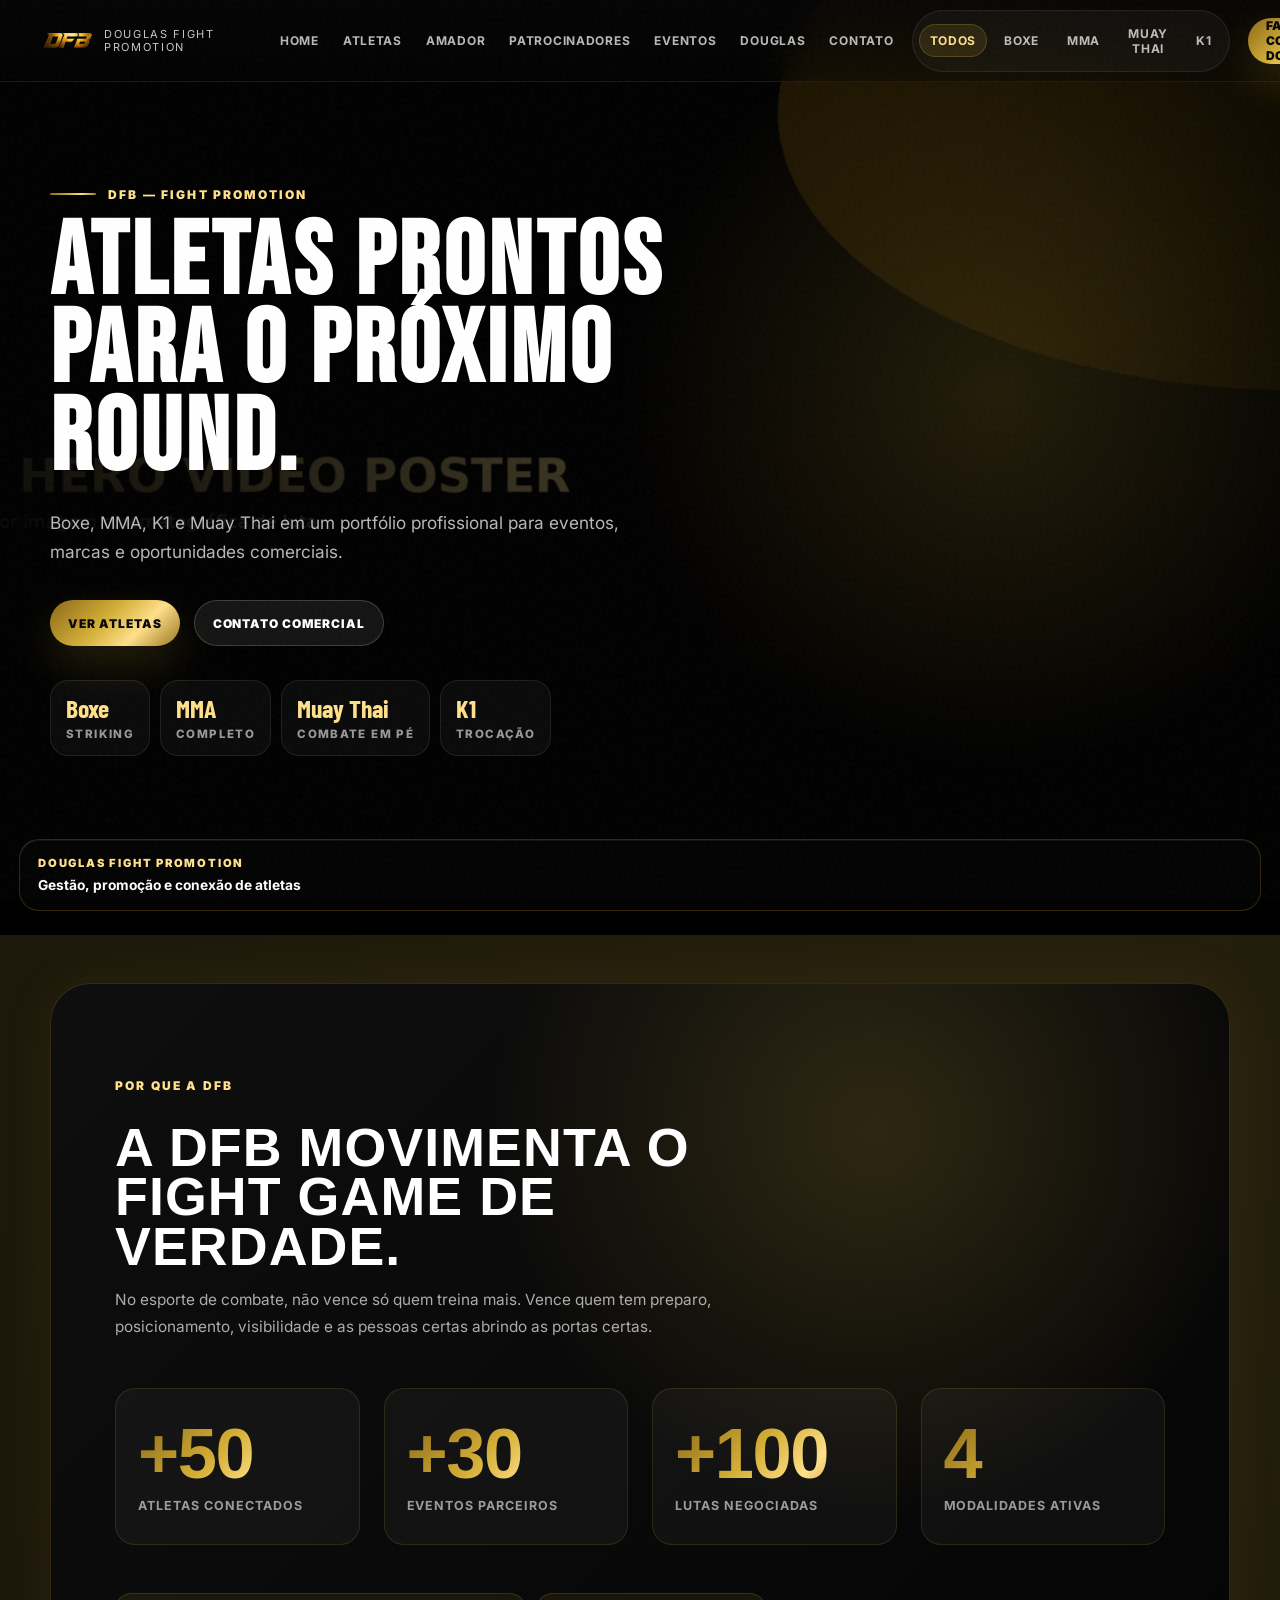
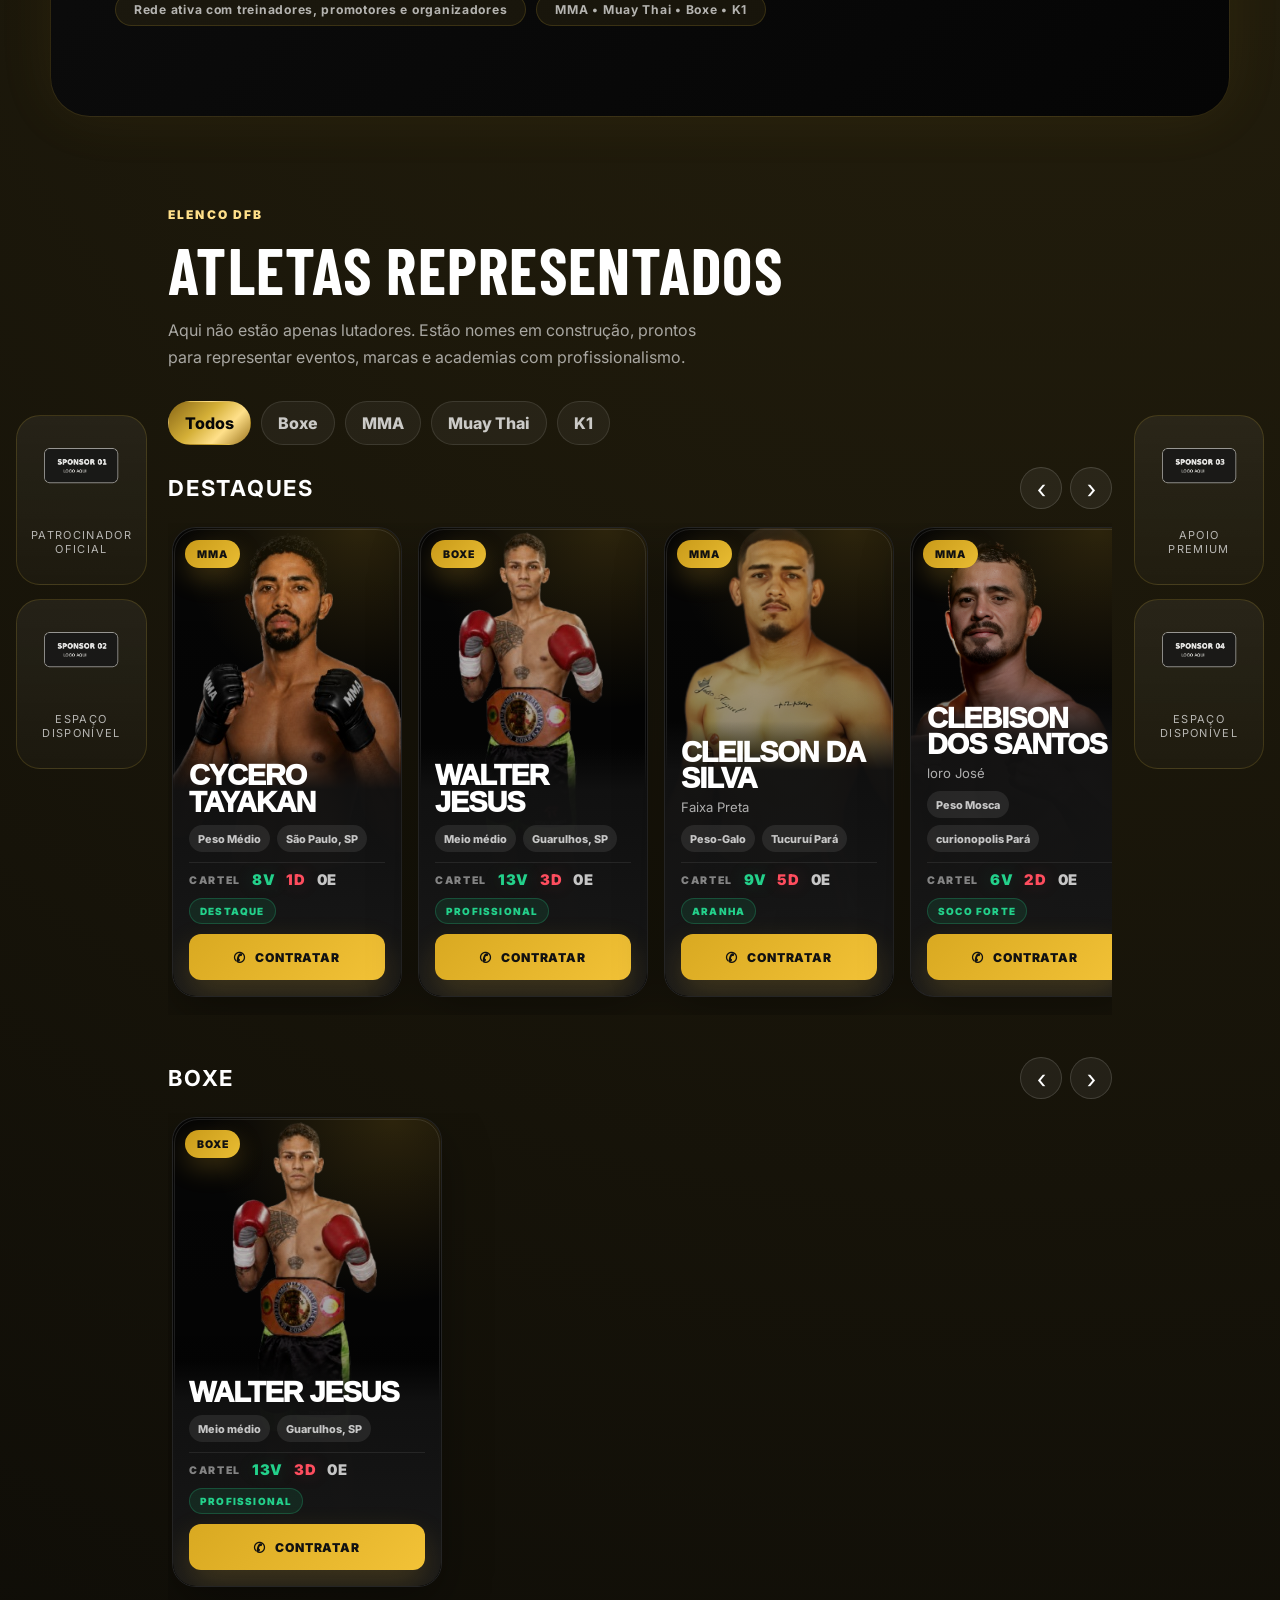
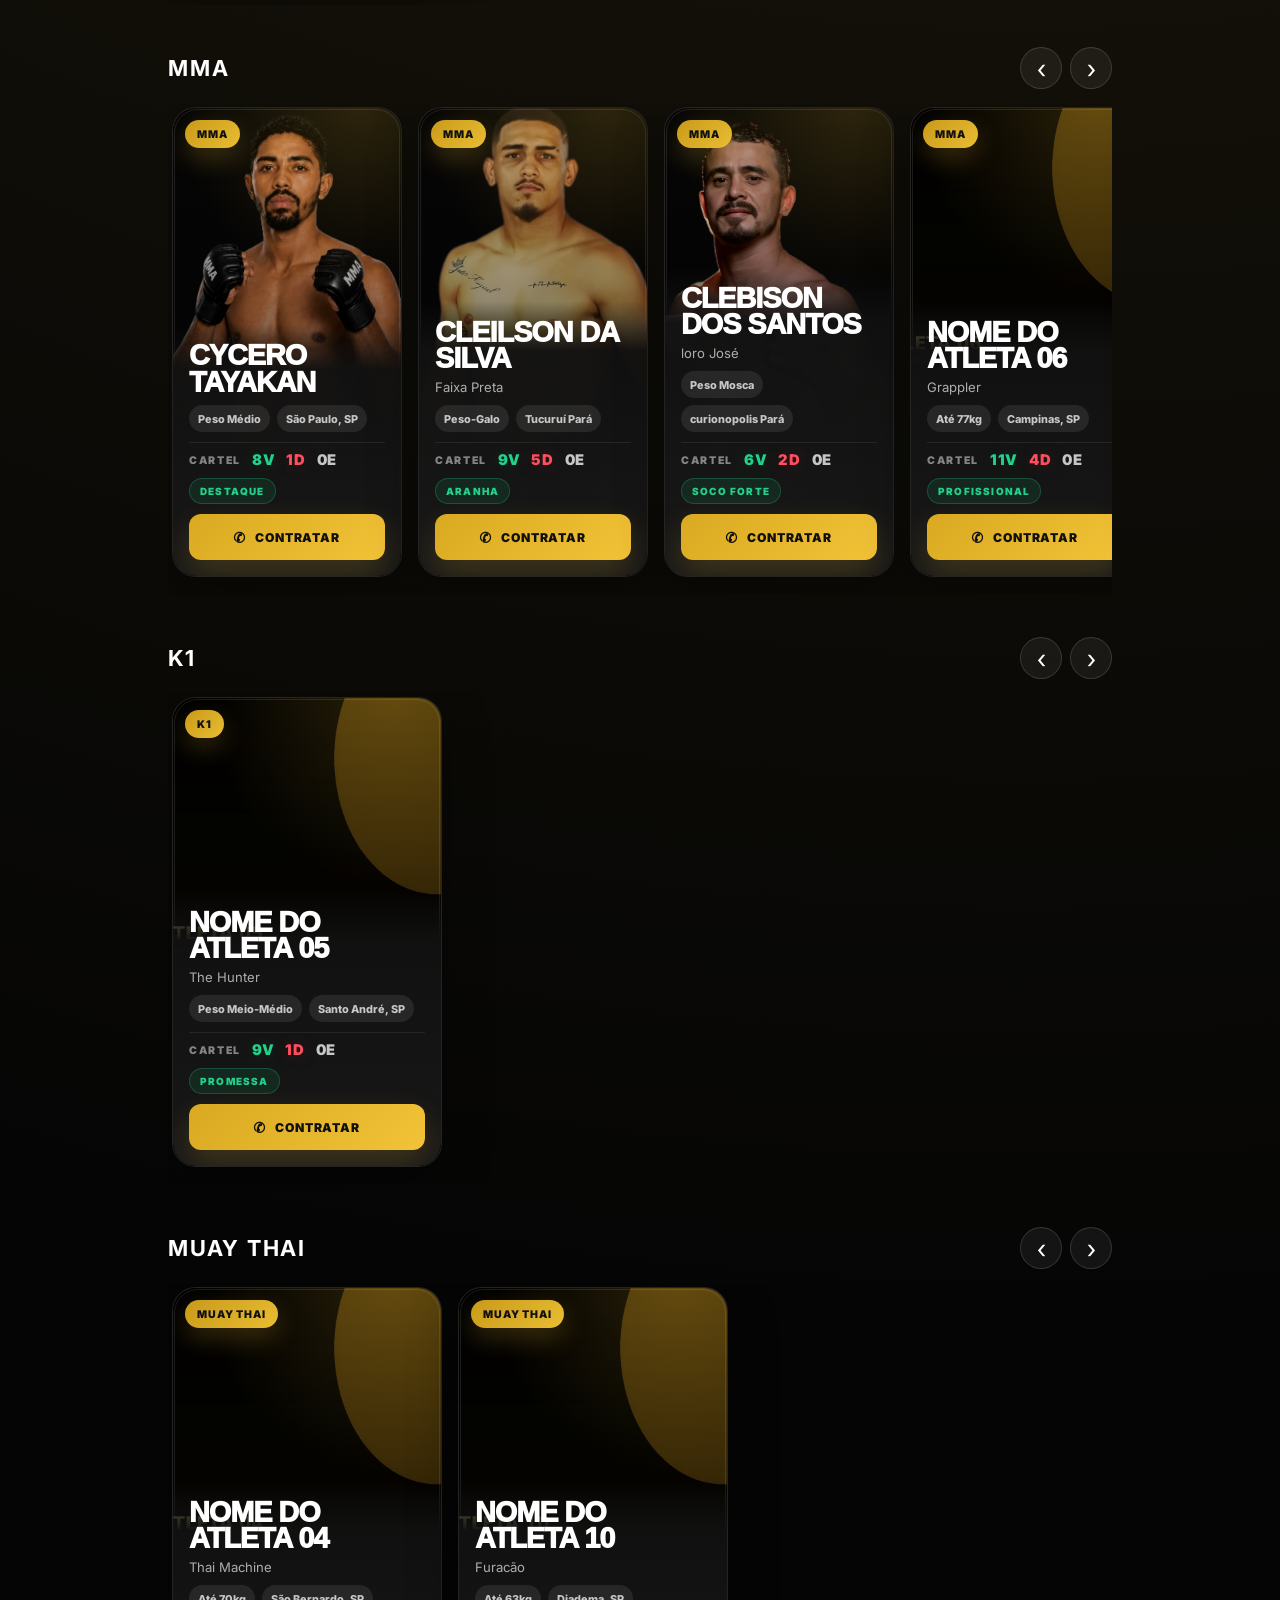
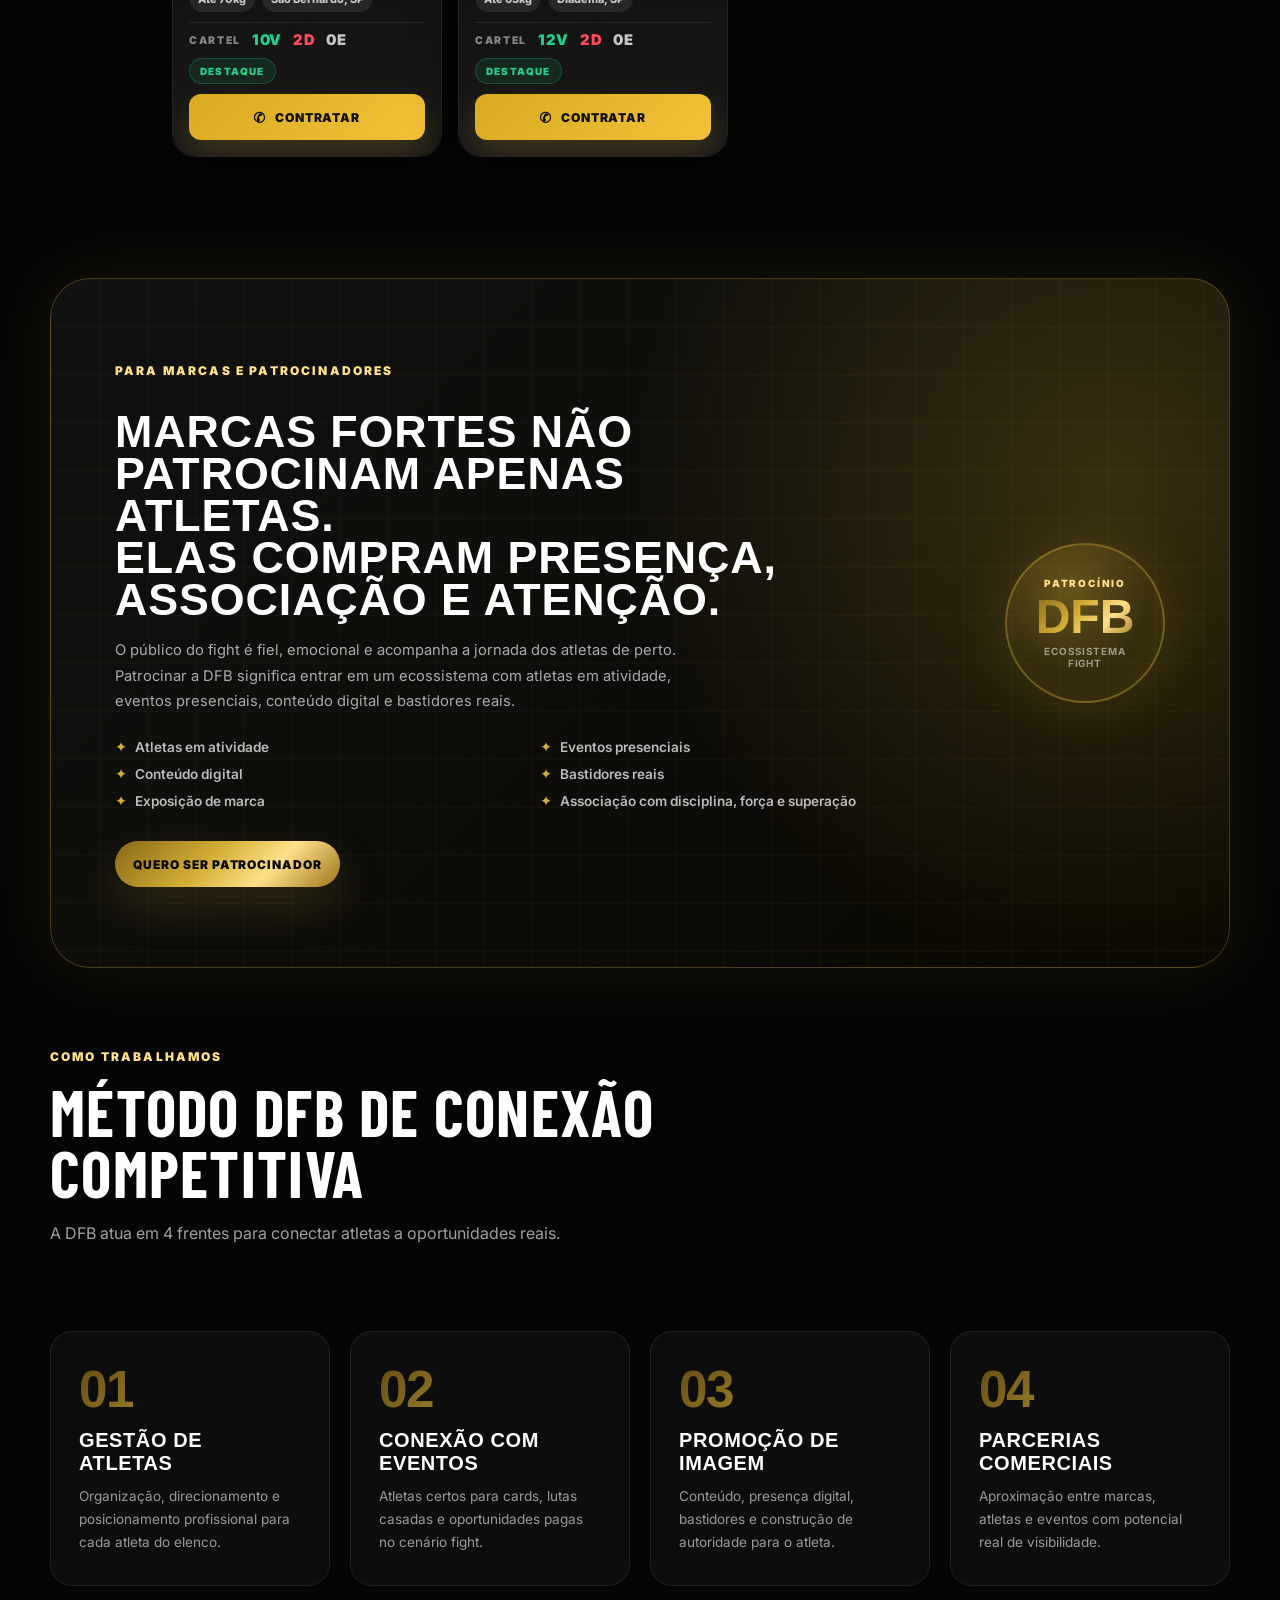
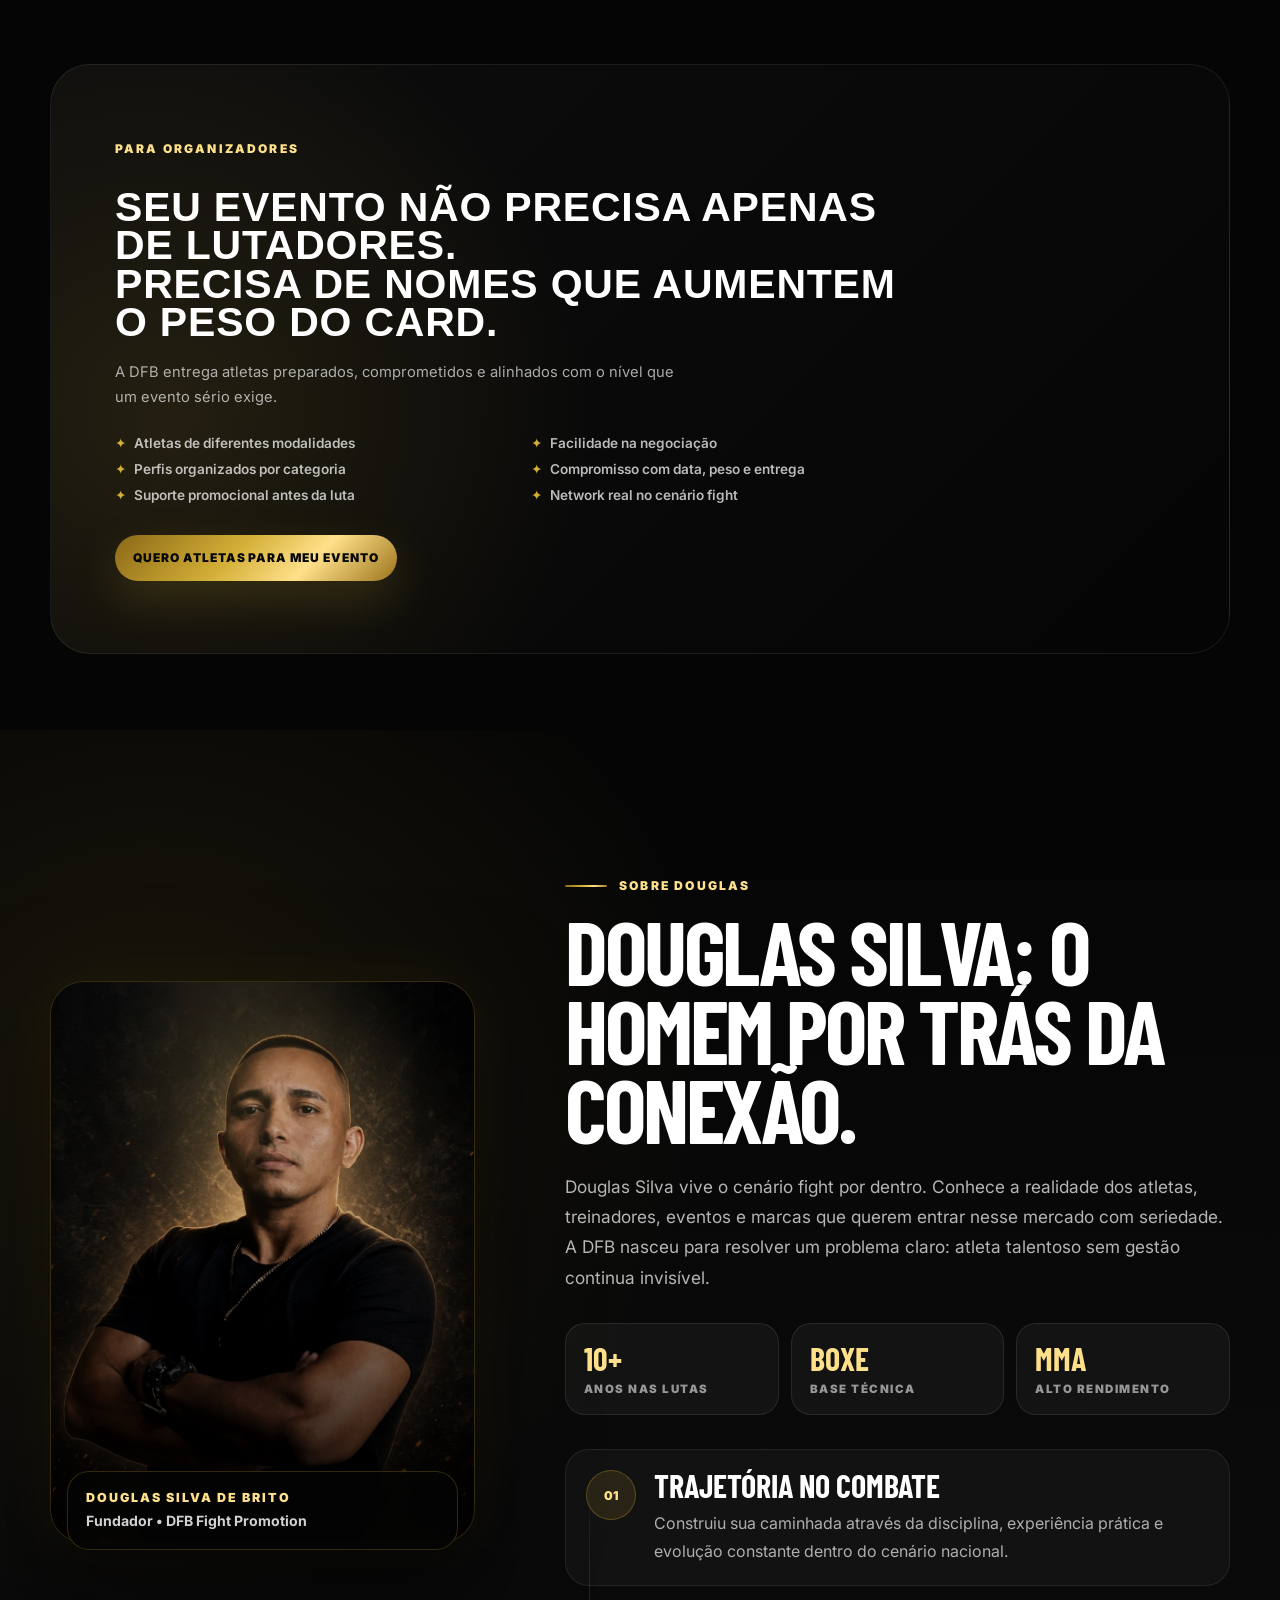
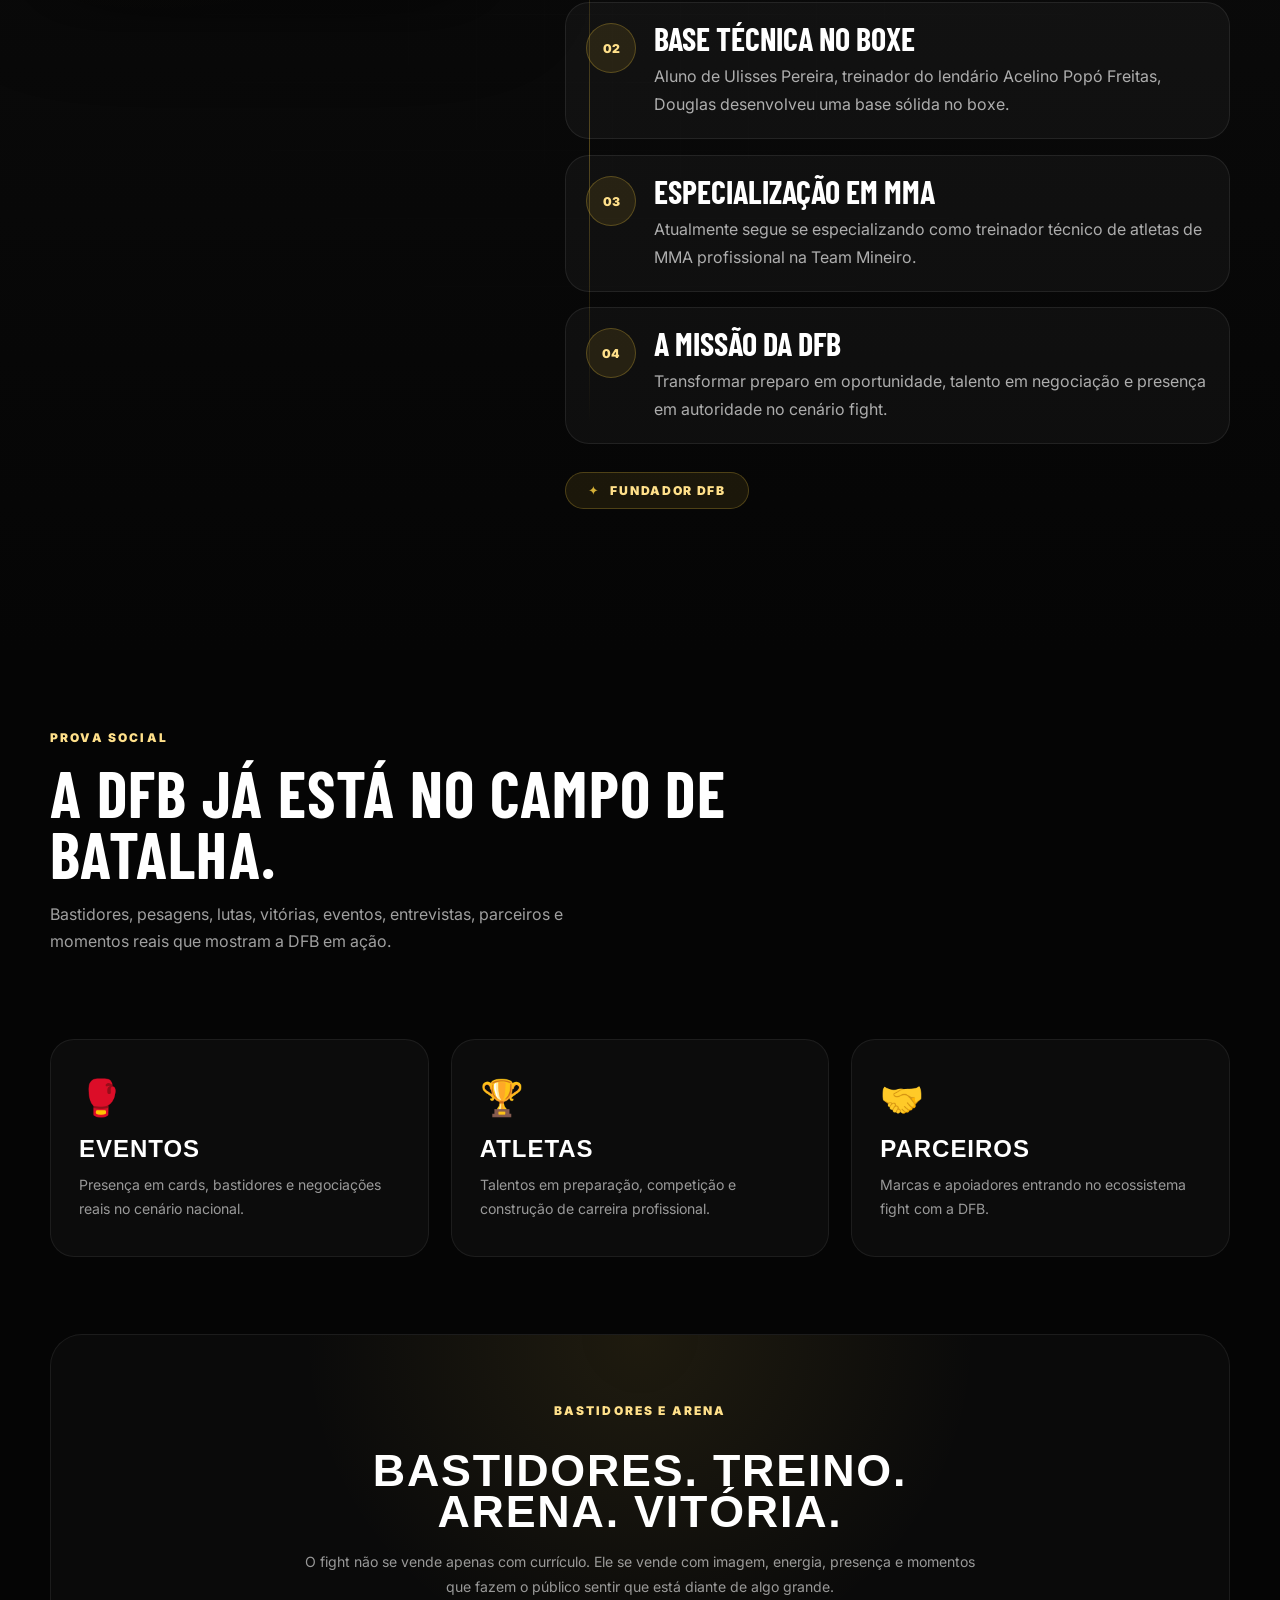
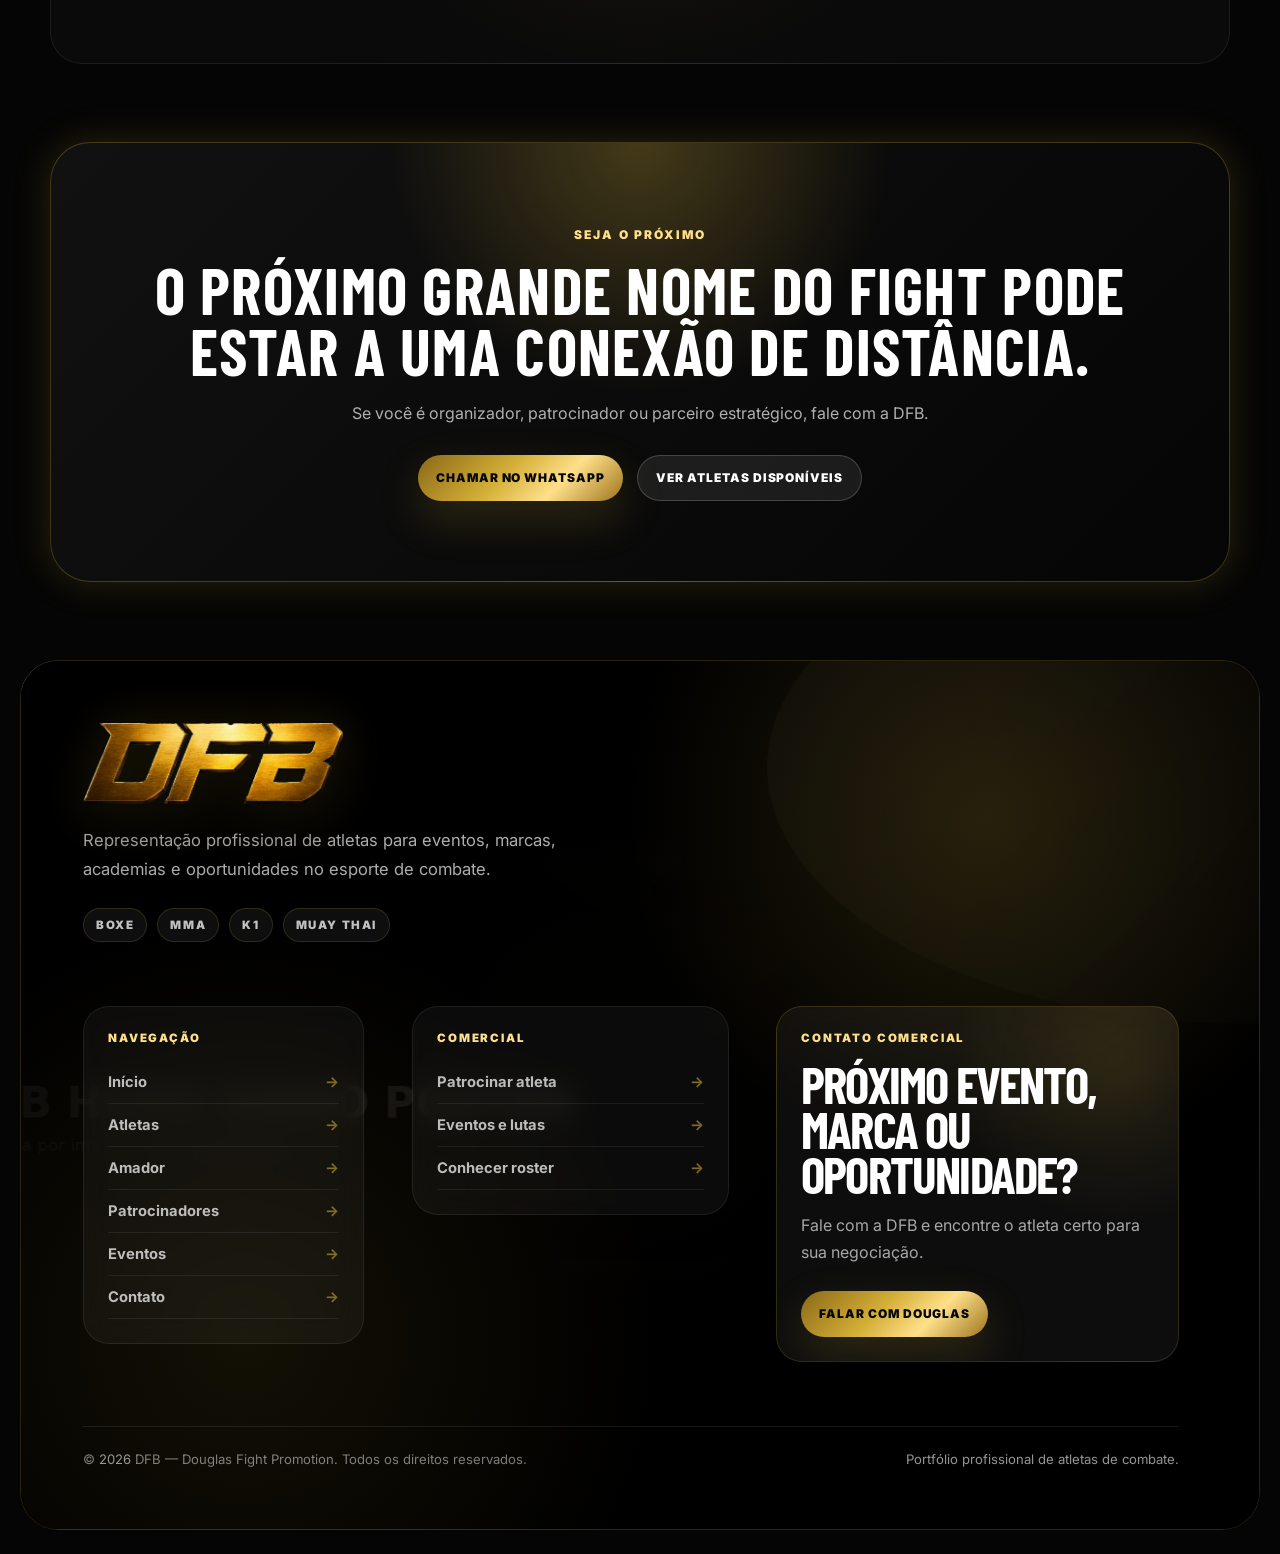
==== commit a7be8d78: "Atualiza site" ====
--- a/index.html
+++ b/index.html
@@ -3,7 +3,7 @@
 <head>
   <meta charset="UTF-8" />
   <meta name="viewport" content="width=device-width, initial-scale=1.0" />
-  <meta name="description" content="Douglas Fight Promotion — catálogo premium de atletas de luta, histórias, vídeos, galeria e contato comercial." />
+  <meta name="description" content="Douglas Fight Promotion — gestão, promoção e conexão de atletas de combate. Boxe, MMA, Muay Thai e K1 para eventos, marcas e parceiros comerciais." />
   <meta name="theme-color" content="#050505" />
   <title>DFB — Douglas Fight Promotion</title>
   <link rel="preconnect" href="https://fonts.googleapis.com">
@@ -19,11 +19,9 @@
         <span class="page-loader__fallback-logo">DFB</span>
         <strong>Douglas Fight Promotion</strong>
       </div>
-
       <div class="page-loader__progress">
         <div class="page-loader__bar" id="pageLoaderBar"></div>
       </div>
-
       <div class="page-loader__meta">
         <span>Preparando experiência</span>
         <strong id="pageLoaderPercent">0%</strong>
@@ -48,12 +46,11 @@
       <a href="#inicio">Home</a>
       <a href="#atletas">Atletas</a>
       <a href="amadores.html">Amador</a>
-      <a href="#modalidades">Modalidades</a>
-      <a href="#patrocinadores">Patrocinadores</a>
+      <a href="#patrocinadores-cta">Patrocinadores</a>
+      <a href="#organizadores">Eventos</a>
+      <a href="#douglas">Douglas</a>
       <a href="#contato">Contato</a>
       <a href="https://wa.me/5511939223926" class="mobile-menu-cta">Falar com Douglas</a>
-      
-
     </nav>
 
     <div class="mobile-menu-backdrop" data-mobile-menu-backdrop aria-hidden="true"></div>
@@ -64,21 +61,14 @@
       <button type="button" data-modality="MMA" class="nav-filter">MMA</button>
       <button type="button" data-modality="Muay Thai" class="nav-filter">Muay Thai</button>
       <button type="button" data-modality="K1" class="nav-filter">K1</button>
-      
     </div>
 
     <a href="https://wa.me/5511939223926" class="navbar__cta" target="_blank" rel="noopener">Falar com Douglas</a>
   </header>
 
   <main>
+    <!-- 1. HERO -->
     <section class="hero" id="inicio">
-      <!--
-        Vídeo recomendado para o hero:
-        assets/videos/hero-fight.mp4
-        Poster recomendado:
-        assets/img/hero-poster.jpg
-        Direção: bastidores cinematográficos de luta, atletas treinando em ringue/tatame, luvas, bandagens, saco de pancada, boxe, MMA, K1, Muay Thai e preparação física. Ambiente escuro, luz dramática, suor, foco e clima de evento profissional. Ideal 1920x1080, MP4, 10 a 20 segundos, loop suave.
-      -->
       <video class="hero-video" autoplay muted loop playsinline preload="metadata" poster="assets/img/hero-poster.jpg">
         <source src="assets/videos/hero-fight.mp4" type="video/mp4">
       </video>
@@ -101,33 +91,63 @@
             <div><strong>MMA</strong><span>Completo</span></div>
             <div><strong>Muay Thai</strong><span>Combate em pé</span></div>
             <div><strong>K1</strong><span>Trocação</span></div>
-            
-          </div>
-        </div>
-          </div>
-
-          <div class="hero-person-card__plate">
-            <span>Douglas Fight Promotion</span>
-            <strong>Gestão, promoção e conexão de atletas</strong>
-          </div>
-        </aside>
-      </div>
-    </section>
-
-
-
-
+          </div>
+        </div>
+      </div>
+
+      <div class="hero-person-card__plate">
+        <span>Douglas Fight Promotion</span>
+        <strong>Gestão, promoção e conexão de atletas</strong>
+      </div>
+    </section>
+
+    <!-- 2. AUTORIDADE EM NÚMEROS -->
+    <section class="dfb-authority reveal" id="autoridade" aria-label="DFB em números">
+      <div class="dfb-authority__inner">
+        <div class="dfb-authority__header">
+          <span class="section-kicker">Por que a DFB</span>
+          <h2 class="dfb-authority__title">A DFB movimenta o fight game de verdade.</h2>
+          <p class="dfb-authority__lead">No esporte de combate, não vence só quem treina mais. Vence quem tem preparo, posicionamento, visibilidade e as pessoas certas abrindo as portas certas.</p>
+        </div>
+
+        <div class="dfb-authority__stats" aria-label="Números da DFB">
+          <div class="dfb-stat">
+            <strong class="dfb-stat__number" data-dfb-count="50" data-prefix="+">+50</strong>
+            <span class="dfb-stat__label">Atletas conectados</span>
+          </div>
+          <div class="dfb-stat">
+            <strong class="dfb-stat__number" data-dfb-count="30" data-prefix="+">+30</strong>
+            <span class="dfb-stat__label">Eventos parceiros</span>
+          </div>
+          <div class="dfb-stat">
+            <strong class="dfb-stat__number" data-dfb-count="100" data-prefix="+">+100</strong>
+            <span class="dfb-stat__label">Lutas negociadas</span>
+          </div>
+          <div class="dfb-stat">
+            <strong class="dfb-stat__number" data-dfb-count="4" data-prefix="">4</strong>
+            <span class="dfb-stat__label">Modalidades ativas</span>
+          </div>
+        </div>
+
+        <div class="dfb-authority__tags" aria-label="Detalhes DFB">
+          <span>Rede ativa com treinadores, promotores e organizadores</span>
+          <span>MMA • Muay Thai • Boxe • K1</span>
+        </div>
+      </div>
+    </section>
+
+    <!-- 3. ELENCO / ATLETAS -->
     <section class="catalog-shell" id="patrocinadores">
       <aside class="sponsors-rail sponsors-rail--left" data-sponsor-rail aria-label="Patrocinadores esquerda">
-        <a href="#contato" class="sponsor-card"><img src="assets/img/sponsors/sponsor-01.png" alt="Patrocinador 01"><span>Patrocinador oficial</span></a>
-        <a href="#contato" class="sponsor-card"><img src="assets/img/sponsors/sponsor-02.png" alt="Patrocinador 02"><span>Espaço disponível</span></a>
+        <a href="#patrocinadores-cta" class="sponsor-card"><img src="assets/img/sponsors/sponsor-01.png" alt="Patrocinador 01"><span>Patrocinador oficial</span></a>
+        <a href="#patrocinadores-cta" class="sponsor-card"><img src="assets/img/sponsors/sponsor-02.png" alt="Patrocinador 02"><span>Espaço disponível</span></a>
       </aside>
 
       <section class="fighters-section" id="atletas">
         <div class="section-header reveal">
-          <span>Catálogo DFB</span>
+          <span>Elenco DFB</span>
           <h2>Atletas representados</h2>
-          <p>Explore atletas por modalidade e abra perfis completos com história, cartel, fotos e vídeo.</p>
+          <p>Aqui não estão apenas lutadores. Estão nomes em construção, prontos para representar eventos, marcas e academias com profissionalismo.</p>
         </div>
 
         <div class="modality-filters reveal" data-modality-filters>
@@ -136,40 +156,131 @@
           <button type="button" class="modality-filter" data-modality="MMA">MMA</button>
           <button type="button" class="modality-filter" data-modality="Muay Thai">Muay Thai</button>
           <button type="button" class="modality-filter" data-modality="K1">K1</button>
-          
         </div>
 
         <div class="fighters-rows" id="fightersRows" aria-live="polite"></div>
       </section>
 
       <aside class="sponsors-rail sponsors-rail--right" data-sponsor-rail aria-label="Patrocinadores direita">
-        <a href="#contato" class="sponsor-card"><img src="assets/img/sponsors/sponsor-03.png" alt="Patrocinador 03"><span>Apoio premium</span></a>
-        <a href="#contato" class="sponsor-card"><img src="assets/img/sponsors/sponsor-04.png" alt="Patrocinador 04"><span>Espaço disponível</span></a>
+        <a href="#patrocinadores-cta" class="sponsor-card"><img src="assets/img/sponsors/sponsor-03.png" alt="Patrocinador 03"><span>Apoio premium</span></a>
+        <a href="#patrocinadores-cta" class="sponsor-card"><img src="assets/img/sponsors/sponsor-04.png" alt="Patrocinador 04"><span>Espaço disponível</span></a>
       </aside>
     </section>
 
     <section class="mobile-sponsors" aria-label="Patrocinadores mobile">
-      <a href="#contato" class="sponsor-card"><img src="assets/img/sponsors/sponsor-01.png" alt="Patrocinador 01"><span>Patrocinador oficial</span></a>
-      <a href="#contato" class="sponsor-card"><img src="assets/img/sponsors/sponsor-02.png" alt="Patrocinador 02"><span>Espaço disponível</span></a>
-      <a href="#contato" class="sponsor-card"><img src="assets/img/sponsors/sponsor-03.png" alt="Patrocinador 03"><span>Apoio premium</span></a>
-      <a href="#contato" class="sponsor-card"><img src="assets/img/sponsors/sponsor-04.png" alt="Patrocinador 04"><span>Espaço disponível</span></a>
-    </section>
-
-    <section id="contato" class="contact-cta reveal">
-      <span>Contato comercial</span>
-      <h2>Quer contratar, patrocinar ou negociar um atleta DFB?</h2>
-      <p>Entre em contato para eventos, lutas, patrocínios, parcerias e oportunidades comerciais.</p>
-      <a href="https://wa.me/5511939223926?text=Ol%C3%A1%2C%20Douglas.%20Vim%20pelo%20site%20DFB%20e%20quero%20falar%20sobre%20uma%20oportunidade%20comercial." class="btn btn-primary" target="_blank" rel="noopener">Falar com Douglas</a>
-    </section>
-  </main>
-
-      <section class="founder-section" id="douglas">
+      <a href="#patrocinadores-cta" class="sponsor-card"><img src="assets/img/sponsors/sponsor-01.png" alt="Patrocinador 01"><span>Patrocinador oficial</span></a>
+      <a href="#patrocinadores-cta" class="sponsor-card"><img src="assets/img/sponsors/sponsor-02.png" alt="Patrocinador 02"><span>Espaço disponível</span></a>
+      <a href="#patrocinadores-cta" class="sponsor-card"><img src="assets/img/sponsors/sponsor-03.png" alt="Patrocinador 03"><span>Apoio premium</span></a>
+      <a href="#patrocinadores-cta" class="sponsor-card"><img src="assets/img/sponsors/sponsor-04.png" alt="Patrocinador 04"><span>Espaço disponível</span></a>
+    </section>
+
+    <!-- 4. PARA PATROCINADORES -->
+    <section class="dfb-sponsors-cta reveal" id="patrocinadores-cta" aria-label="Patrocínio DFB">
+      <div class="dfb-sponsors-cta__bg" aria-hidden="true"></div>
+      <div class="dfb-sponsors-cta__inner">
+        <div class="dfb-sponsors-cta__content">
+          <span class="section-kicker">Para marcas e patrocinadores</span>
+          <h2 class="dfb-sponsors-cta__title">Marcas fortes não patrocinam apenas atletas.<br>Elas compram presença, associação e atenção.</h2>
+          <p class="dfb-sponsors-cta__text">O público do fight é fiel, emocional e acompanha a jornada dos atletas de perto. Patrocinar a DFB significa entrar em um ecossistema com atletas em atividade, eventos presenciais, conteúdo digital e bastidores reais.</p>
+
+          <ul class="dfb-sponsors-cta__points" aria-label="Benefícios do patrocínio">
+            <li><span aria-hidden="true">✦</span> Atletas em atividade</li>
+            <li><span aria-hidden="true">✦</span> Eventos presenciais</li>
+            <li><span aria-hidden="true">✦</span> Conteúdo digital</li>
+            <li><span aria-hidden="true">✦</span> Bastidores reais</li>
+            <li><span aria-hidden="true">✦</span> Exposição de marca</li>
+            <li><span aria-hidden="true">✦</span> Associação com disciplina, força e superação</li>
+          </ul>
+
+          <a
+            href="https://wa.me/5511939223926?text=Ol%C3%A1%2C%20tenho%20interesse%20em%20patrocinar%20a%20DFB%20e%20conhecer%20as%20oportunidades%20comerciais%20com%20atletas%20e%20eventos."
+            class="btn btn-primary dfb-sponsors-cta__btn"
+            target="_blank"
+            rel="noopener"
+            aria-label="Quero ser patrocinador da DFB"
+          >Quero ser patrocinador</a>
+        </div>
+
+        <div class="dfb-sponsors-cta__visual" aria-hidden="true">
+          <div class="dfb-sponsors-cta__badge">
+            <span>PATROCÍNIO</span>
+            <strong>DFB</strong>
+            <em>Ecossistema Fight</em>
+          </div>
+        </div>
+      </div>
+    </section>
+
+    <!-- 5. MÉTODO DFB -->
+    <section class="dfb-method reveal" id="metodo" aria-label="Método DFB">
+      <div class="dfb-method__inner">
+        <div class="section-header">
+          <span>Como trabalhamos</span>
+          <h2>Método DFB de Conexão Competitiva</h2>
+          <p>A DFB atua em 4 frentes para conectar atletas a oportunidades reais.</p>
+        </div>
+
+        <div class="dfb-method__grid" role="list">
+          <article class="dfb-method__card" role="listitem">
+            <span class="dfb-method__num" aria-hidden="true">01</span>
+            <h3>Gestão de atletas</h3>
+            <p>Organização, direcionamento e posicionamento profissional para cada atleta do elenco.</p>
+          </article>
+          <article class="dfb-method__card" role="listitem">
+            <span class="dfb-method__num" aria-hidden="true">02</span>
+            <h3>Conexão com eventos</h3>
+            <p>Atletas certos para cards, lutas casadas e oportunidades pagas no cenário fight.</p>
+          </article>
+          <article class="dfb-method__card" role="listitem">
+            <span class="dfb-method__num" aria-hidden="true">03</span>
+            <h3>Promoção de imagem</h3>
+            <p>Conteúdo, presença digital, bastidores e construção de autoridade para o atleta.</p>
+          </article>
+          <article class="dfb-method__card" role="listitem">
+            <span class="dfb-method__num" aria-hidden="true">04</span>
+            <h3>Parcerias comerciais</h3>
+            <p>Aproximação entre marcas, atletas e eventos com potencial real de visibilidade.</p>
+          </article>
+        </div>
+      </div>
+    </section>
+
+    <!-- 6. PARA ORGANIZADORES DE EVENTOS -->
+    <section class="dfb-organizers reveal" id="organizadores" aria-label="Para organizadores de eventos">
+      <div class="dfb-organizers__inner">
+        <div class="dfb-organizers__content">
+          <span class="section-kicker">Para organizadores</span>
+          <h2 class="dfb-organizers__title">Seu evento não precisa apenas de lutadores.<br>Precisa de nomes que aumentem o peso do card.</h2>
+          <p class="dfb-organizers__text">A DFB entrega atletas preparados, comprometidos e alinhados com o nível que um evento sério exige.</p>
+
+          <ul class="dfb-organizers__points" aria-label="O que a DFB oferece para eventos">
+            <li><span aria-hidden="true">✦</span> Atletas de diferentes modalidades</li>
+            <li><span aria-hidden="true">✦</span> Facilidade na negociação</li>
+            <li><span aria-hidden="true">✦</span> Perfis organizados por categoria</li>
+            <li><span aria-hidden="true">✦</span> Compromisso com data, peso e entrega</li>
+            <li><span aria-hidden="true">✦</span> Suporte promocional antes da luta</li>
+            <li><span aria-hidden="true">✦</span> Network real no cenário fight</li>
+          </ul>
+
+          <a
+            href="https://wa.me/5511939223926?text=Ol%C3%A1%2C%20quero%20conhecer%20os%20atletas%20dispon%C3%ADveis%20da%20DFB%20para%20montar%20ou%20fortalecer%20o%20card%20do%20meu%20evento."
+            class="btn btn-primary"
+            target="_blank"
+            rel="noopener"
+            aria-label="Quero atletas para meu evento"
+          >Quero atletas para meu evento</a>
+        </div>
+      </div>
+    </section>
+
+    <!-- 7. SOBRE DOUGLAS -->
+    <section class="founder-section" id="douglas">
       <div class="founder-bg" aria-hidden="true"></div>
 
       <div class="founder-grid">
         <div class="founder-visual" data-founder-parallax>
           <div class="founder-photo-card">
-            <img src="assets/img/fighters/douglas-hero.jpg" alt="Douglas Silva de Brito" loading="lazy">
+            <img src="assets/img/fighters/douglas-hero.jpg" alt="Douglas Silva de Brito — Fundador DFB" loading="lazy">
           </div>
 
           <div class="founder-signature-card" data-founder-reveal>
@@ -180,13 +291,10 @@
 
         <div class="founder-content">
           <span class="section-eyebrow" data-founder-reveal>Sobre Douglas</span>
-
-          <h2 data-founder-reveal>A experiência por trás da DFB.</h2>
+          <h2 data-founder-reveal>Douglas Silva: o homem por trás da conexão.</h2>
 
           <p class="founder-lead" data-founder-reveal>
-            Douglas Silva de Brito dedica sua vida ao alto rendimento no esporte de combate.
-            Com mais de 10 anos no mundo das lutas, atua na preparação técnica de atletas
-            amadores e profissionais de Boxe e MMA.
+            Douglas Silva vive o cenário fight por dentro. Conhece a realidade dos atletas, treinadores, eventos e marcas que querem entrar nesse mercado com seriedade. A DFB nasceu para resolver um problema claro: atleta talentoso sem gestão continua invisível.
           </p>
 
           <div class="founder-stats" data-founder-reveal>
@@ -194,12 +302,10 @@
               <strong data-count-to="10">0</strong>
               <span>anos nas lutas</span>
             </div>
-
             <div>
               <strong>Boxe</strong>
               <span>base técnica</span>
             </div>
-
             <div>
               <strong>MMA</strong>
               <span>alto rendimento</span>
@@ -211,10 +317,7 @@
               <span>01</span>
               <div>
                 <h3>Trajetória no combate</h3>
-                <p>
-                  Construiu sua caminhada através da disciplina, experiência prática e evolução
-                  constante dentro do cenário nacional.
-                </p>
+                <p>Construiu sua caminhada através da disciplina, experiência prática e evolução constante dentro do cenário nacional.</p>
               </div>
             </article>
 
@@ -222,10 +325,7 @@
               <span>02</span>
               <div>
                 <h3>Base técnica no Boxe</h3>
-                <p>
-                  Aluno de Ulisses Pereira, treinador do lendário Acelino Popó Freitas,
-                  Douglas desenvolveu uma base sólida no boxe.
-                </p>
+                <p>Aluno de Ulisses Pereira, treinador do lendário Acelino Popó Freitas, Douglas desenvolveu uma base sólida no boxe.</p>
               </div>
             </article>
 
@@ -233,32 +333,88 @@
               <span>03</span>
               <div>
                 <h3>Especialização em MMA</h3>
-                <p>
-                  Atualmente segue se especializando como treinador técnico de atletas
-                  de MMA profissional na Team Mineiro.
-                </p>
+                <p>Atualmente segue se especializando como treinador técnico de atletas de MMA profissional na Team Mineiro.</p>
               </div>
             </article>
 
             <article class="founder-step" data-founder-reveal>
               <span>04</span>
               <div>
-                <h3>A criação da DFB</h3>
-                <p>
-                  Ao perceber que muitos atletas talentosos não conseguem oportunidades
-                  por falta de visibilidade, suporte e conexão com grandes eventos,
-                  decidiu criar a Douglas Fight Promotion.
-                </p>
+                <h3>A missão da DFB</h3>
+                <p>Transformar preparo em oportunidade, talento em negociação e presença em autoridade no cenário fight.</p>
               </div>
             </article>
           </div>
 
-        </div>
-      </div>
-    </section>
-
+          <div class="founder-seal" data-founder-reveal aria-label="Fundador DFB">
+            <span>Fundador DFB</span>
+          </div>
+        </div>
+      </div>
+    </section>
+
+    <!-- 8. RESULTADOS / PROVA SOCIAL -->
+    <section class="dfb-proof reveal" id="resultados" aria-label="DFB em campo">
+      <div class="dfb-proof__inner">
+        <div class="section-header">
+          <span>Prova social</span>
+          <h2>A DFB já está no campo de batalha.</h2>
+          <p>Bastidores, pesagens, lutas, vitórias, eventos, entrevistas, parceiros e momentos reais que mostram a DFB em ação.</p>
+        </div>
+
+        <div class="dfb-proof__grid" role="list">
+          <article class="dfb-proof__card" role="listitem">
+            <div class="dfb-proof__icon" aria-hidden="true">🥊</div>
+            <h3>Eventos</h3>
+            <p>Presença em cards, bastidores e negociações reais no cenário nacional.</p>
+          </article>
+          <article class="dfb-proof__card" role="listitem">
+            <div class="dfb-proof__icon" aria-hidden="true">🏆</div>
+            <h3>Atletas</h3>
+            <p>Talentos em preparação, competição e construção de carreira profissional.</p>
+          </article>
+          <article class="dfb-proof__card" role="listitem">
+            <div class="dfb-proof__icon" aria-hidden="true">🤝</div>
+            <h3>Parceiros</h3>
+            <p>Marcas e apoiadores entrando no ecossistema fight com a DFB.</p>
+          </article>
+        </div>
+      </div>
+    </section>
+
+    <!-- 9. GALERIA (se existente no CSS original) -->
+    <!-- Mantida estrutura original, melhorada com novo texto -->
+    <section class="dfb-gallery-cta reveal" id="galeria" aria-label="Galeria DFB">
+      <div class="dfb-gallery-cta__inner">
+        <span class="section-kicker">Bastidores e arena</span>
+        <h2>Bastidores. Treino. Arena. Vitória.</h2>
+        <p>O fight não se vende apenas com currículo. Ele se vende com imagem, energia, presença e momentos que fazem o público sentir que está diante de algo grande.</p>
+      </div>
+    </section>
+
+    <!-- 10. PATROCINADORES E APOIADORES (original) -->
+    <!-- Mantido o catalog-shell original com sponsors rails -->
+
+    <!-- 11. CTA FINAL -->
+    <section id="contato" class="contact-cta reveal">
+      <span>Seja o próximo</span>
+      <h2>O próximo grande nome do fight pode estar a uma conexão de distância.</h2>
+      <p>Se você é organizador, patrocinador ou parceiro estratégico, fale com a DFB.</p>
+      <div class="contact-cta__actions">
+        <a
+          href="https://wa.me/5511939223926?text=Ol%C3%A1%2C%20quero%20falar%20com%20a%20DFB%20sobre%20atletas%2C%20eventos%20ou%20patroc%C3%ADnio."
+          class="btn btn-primary"
+          target="_blank"
+          rel="noopener"
+          aria-label="Chamar a DFB no WhatsApp"
+        >Chamar no WhatsApp</a>
+        <a href="#atletas" class="btn btn-secondary">Ver atletas disponíveis</a>
+      </div>
+    </section>
+  </main>
+
+  <!-- 12. FOOTER (original, sem alterações) -->
   <footer class="footer footer-pro" id="footer">
-    <!-- Vídeo ideal: academia/ringue de luta em clima dark, movimento lento, sem texto/logos, MP4 otimizado para web. -->
     <div class="footer-video-bg" aria-hidden="true">
       <video class="footer-pro__video footer-bg-video" autoplay muted loop playsinline preload="metadata" poster="assets/img/hero-poster.jpg">
         <source src="assets/videos/footer-fight.mp4" type="video/mp4">
@@ -288,7 +444,8 @@
           <a href="#inicio">Início</a>
           <a href="#atletas">Atletas</a>
           <a href="amadores.html">Amador</a>
-          <a href="#patrocinadores">Patrocinadores</a>
+          <a href="#patrocinadores-cta">Patrocinadores</a>
+          <a href="#organizadores">Eventos</a>
           <a href="#contato">Contato</a>
         </div>
 
@@ -312,9 +469,9 @@
         <span>Portfólio profissional de atletas de combate.</span>
       </div>
     </div>
-
   </footer>
 
+  <!-- MODAL (original, sem alterações) -->
   <div class="fighter-profile-modal" id="fighterProfileModal" aria-hidden="true">
     <div class="fighter-profile-modal__backdrop" data-close-fighter-modal></div>
 
--- a/assets/css/style.css
+++ b/assets/css/style.css
@@ -3622,3 +3622,359 @@
     display: none !important;
   }
 }
+
+/* ============================================================
+   DFB — NOVAS SEÇÕES ESTRATÉGICAS (PDF CONTEÚDO)
+   ============================================================ */
+
+/* ---- AUTORIDADE EM NÚMEROS ---- */
+.dfb-authority {
+  width: var(--container);
+  margin: clamp(24px, 4vw, 48px) auto 0;
+  padding: clamp(46px, 8vw, 90px) clamp(28px, 5vw, 70px);
+  border-radius: 40px;
+  background:
+    radial-gradient(circle at 70% 20%, rgba(212,175,55,.18), transparent 38%),
+    linear-gradient(135deg, #0e0e0e 0%, #050505 100%);
+  border: 1px solid rgba(212,175,55,.20);
+  box-shadow: 0 0 60px rgba(212,175,55,.07);
+}
+
+.dfb-authority__inner {
+  display: flex;
+  flex-direction: column;
+  gap: clamp(28px, 5vw, 48px);
+}
+
+.dfb-authority__header { max-width: 720px; }
+
+.dfb-authority__title {
+  margin: 12px 0 0;
+  font-family: var(--font-display, sans-serif);
+  font-size: clamp(2.2rem, 4.2vw, 3.8rem);
+  line-height: .92;
+  font-weight: 900;
+  text-transform: uppercase;
+  letter-spacing: .02em;
+  color: #fff;
+}
+
+.dfb-authority__lead {
+  margin: 16px 0 0;
+  color: rgba(255,255,255,.66);
+  font-size: clamp(.93rem, 1.2vw, 1.08rem);
+  line-height: 1.72;
+  max-width: 620px;
+}
+
+.dfb-authority__stats {
+  display: grid;
+  grid-template-columns: repeat(4, 1fr);
+  gap: clamp(12px, 2.5vw, 24px);
+}
+
+.dfb-stat {
+  display: flex;
+  flex-direction: column;
+  gap: 8px;
+  padding: clamp(18px, 3vw, 30px) clamp(14px, 2vw, 22px);
+  border-radius: 20px;
+  background: rgba(255,255,255,.04);
+  border: 1px solid rgba(212,175,55,.14);
+  transition: border-color .3s var(--ease), transform .3s var(--ease);
+}
+.dfb-stat:hover {
+  border-color: rgba(212,175,55,.32);
+  transform: translateY(-3px);
+}
+
+.dfb-stat__number {
+  display: block;
+  font-family: var(--font-display, sans-serif);
+  font-size: clamp(2.8rem, 5.5vw, 5rem);
+  line-height: 1;
+  font-weight: 900;
+  letter-spacing: -.02em;
+  background: var(--gold-gradient, linear-gradient(135deg,#8a6817,#d4af37,#ffe08a,#9b741c));
+  -webkit-background-clip: text;
+  -webkit-text-fill-color: transparent;
+  background-clip: text;
+}
+
+.dfb-stat__label {
+  color: rgba(255,255,255,.58);
+  font-size: .78rem;
+  font-weight: 700;
+  letter-spacing: .08em;
+  text-transform: uppercase;
+  line-height: 1.3;
+}
+
+.dfb-authority__tags {
+  display: flex;
+  flex-wrap: wrap;
+  gap: 10px;
+}
+.dfb-authority__tags span {
+  padding: 8px 18px;
+  border-radius: 999px;
+  background: rgba(212,175,55,.08);
+  border: 1px solid rgba(212,175,55,.18);
+  color: rgba(255,255,255,.68);
+  font-size: .76rem;
+  font-weight: 700;
+  letter-spacing: .06em;
+}
+
+@media (max-width: 900px) {
+  .dfb-authority { border-radius: 28px; padding: 36px 20px; }
+  .dfb-authority__stats { grid-template-columns: repeat(2, 1fr); }
+}
+@media (max-width: 520px) {
+  .dfb-authority__stats { grid-template-columns: repeat(2, 1fr); gap: 10px; }
+  .dfb-stat { padding: 16px 12px; }
+}
+
+/* ---- PATROCINADORES CTA ---- */
+.dfb-sponsors-cta {
+  position: relative;
+  overflow: hidden;
+  width: var(--container);
+  margin: clamp(40px, 6vw, 80px) auto;
+  border-radius: 40px;
+  padding: clamp(40px, 7vw, 80px) clamp(28px, 5vw, 70px);
+  background:
+    radial-gradient(circle at 90% 30%, rgba(212,175,55,.22), transparent 42%),
+    linear-gradient(135deg, #111 0%, #0a0800 100%);
+  border: 1px solid rgba(212,175,55,.28);
+  box-shadow: 0 0 80px rgba(212,175,55,.10);
+}
+
+.dfb-sponsors-cta__bg {
+  position: absolute; inset: 0; pointer-events: none;
+  background-image:
+    linear-gradient(rgba(212,175,55,.04) 1px, transparent 1px),
+    linear-gradient(90deg, rgba(212,175,55,.04) 1px, transparent 1px);
+  background-size: 48px 48px;
+}
+
+.dfb-sponsors-cta__inner {
+  position: relative;
+  display: grid;
+  grid-template-columns: 1fr auto;
+  gap: clamp(32px, 5vw, 64px);
+  align-items: center;
+}
+
+.dfb-sponsors-cta__title {
+  margin: 14px 0 0;
+  font-family: var(--font-display, sans-serif);
+  font-size: clamp(1.9rem, 3.5vw, 3.2rem);
+  line-height: .94;
+  font-weight: 900;
+  text-transform: uppercase;
+  letter-spacing: .02em;
+  color: #fff;
+  max-width: 700px;
+}
+
+.dfb-sponsors-cta__text {
+  margin: 18px 0 0;
+  color: rgba(255,255,255,.65);
+  font-size: clamp(.9rem, 1.15vw, 1.04rem);
+  line-height: 1.72;
+  max-width: 580px;
+}
+
+.dfb-sponsors-cta__points {
+  list-style: none; margin: 24px 0 32px; padding: 0;
+  display: grid; grid-template-columns: 1fr 1fr; gap: 10px 24px;
+}
+.dfb-sponsors-cta__points li {
+  display: flex; align-items: center; gap: 8px;
+  color: rgba(255,255,255,.72); font-size: .85rem; font-weight: 600;
+}
+.dfb-sponsors-cta__points li span { color: var(--gold, #d4af37); font-size: .9rem; }
+
+.dfb-sponsors-cta__badge {
+  width: 160px; height: 160px; border-radius: 50%;
+  display: flex; flex-direction: column; align-items: center; justify-content: center; gap: 4px;
+  background: radial-gradient(circle at 40% 30%, rgba(212,175,55,.28), transparent 55%), rgba(212,175,55,.08);
+  border: 2px solid rgba(212,175,55,.38);
+  box-shadow: 0 0 60px rgba(212,175,55,.16), inset 0 0 30px rgba(212,175,55,.06);
+  text-align: center; padding: 20px; flex-shrink: 0;
+}
+.dfb-sponsors-cta__badge span {
+  font-size: .62rem; font-weight: 900; letter-spacing: .18em;
+  text-transform: uppercase; color: var(--gold-light, #ffe08a);
+}
+.dfb-sponsors-cta__badge strong {
+  font-family: var(--font-display, sans-serif); font-size: 3rem; line-height: 1; font-weight: 900;
+  background: var(--gold-gradient); -webkit-background-clip: text;
+  -webkit-text-fill-color: transparent; background-clip: text;
+}
+.dfb-sponsors-cta__badge em {
+  font-style: normal; font-size: .62rem; font-weight: 700;
+  letter-spacing: .1em; color: rgba(255,255,255,.5); text-transform: uppercase;
+}
+
+@media (max-width: 900px) {
+  .dfb-sponsors-cta { border-radius: 28px; padding: 36px 20px; }
+  .dfb-sponsors-cta__inner { grid-template-columns: 1fr; }
+  .dfb-sponsors-cta__visual { display: none; }
+  .dfb-sponsors-cta__points { grid-template-columns: 1fr; }
+}
+
+/* ---- MÉTODO DFB ---- */
+.dfb-method {
+  width: var(--container);
+  margin: clamp(40px, 6vw, 80px) auto;
+}
+.dfb-method__inner { display: flex; flex-direction: column; gap: clamp(28px, 5vw, 44px); }
+
+.dfb-method__grid {
+  display: grid;
+  grid-template-columns: repeat(4, 1fr);
+  gap: clamp(12px, 2vw, 20px);
+}
+
+.dfb-method__card {
+  position: relative;
+  padding: clamp(22px, 3vw, 32px) clamp(18px, 2.5vw, 28px);
+  border-radius: 22px;
+  background: rgba(255,255,255,.035);
+  border: 1px solid rgba(255,255,255,.08);
+  transition: border-color .3s var(--ease), background .3s var(--ease), transform .3s var(--ease);
+  cursor: default;
+}
+.dfb-method__card:hover {
+  border-color: rgba(212,175,55,.3);
+  background: rgba(212,175,55,.06);
+  transform: translateY(-4px);
+}
+.dfb-method__num {
+  display: block; font-family: var(--font-display, sans-serif);
+  font-size: 3.2rem; line-height: 1; font-weight: 900; letter-spacing: -.03em;
+  background: var(--gold-gradient); -webkit-background-clip: text;
+  -webkit-text-fill-color: transparent; background-clip: text;
+  margin-bottom: 14px; opacity: .7;
+}
+.dfb-method__card h3 {
+  margin: 0 0 10px; font-family: var(--font-display, sans-serif);
+  font-size: 1.25rem; font-weight: 900; text-transform: uppercase; letter-spacing: .03em; color: #fff;
+}
+.dfb-method__card p { margin: 0; color: rgba(255,255,255,.58); font-size: .85rem; line-height: 1.68; }
+
+@media (max-width: 900px) { .dfb-method__grid { grid-template-columns: repeat(2, 1fr); } }
+@media (max-width: 520px) { .dfb-method__grid { grid-template-columns: 1fr; gap: 10px; } }
+
+/* ---- ORGANIZADORES ---- */
+.dfb-organizers {
+  width: var(--container);
+  margin: clamp(40px, 6vw, 80px) auto;
+  padding: clamp(40px, 7vw, 72px) clamp(28px, 5vw, 70px);
+  border-radius: 40px;
+  background:
+    radial-gradient(circle at 10% 60%, rgba(212,175,55,.12), transparent 38%),
+    linear-gradient(135deg, #0d0d0d 0%, #050505 100%);
+  border: 1px solid rgba(255,255,255,.08);
+}
+.dfb-organizers__inner { max-width: 800px; }
+.dfb-organizers__title {
+  margin: 14px 0 0; font-family: var(--font-display, sans-serif);
+  font-size: clamp(1.8rem, 3.2vw, 3rem); line-height: .94; font-weight: 900;
+  text-transform: uppercase; letter-spacing: .02em; color: #fff;
+}
+.dfb-organizers__text {
+  margin: 18px 0 0; color: rgba(255,255,255,.65);
+  font-size: clamp(.9rem, 1.15vw, 1.04rem); line-height: 1.72; max-width: 560px;
+}
+.dfb-organizers__points {
+  list-style: none; margin: 24px 0 32px; padding: 0;
+  display: grid; grid-template-columns: 1fr 1fr; gap: 10px 32px;
+}
+.dfb-organizers__points li {
+  display: flex; align-items: center; gap: 8px;
+  color: rgba(255,255,255,.72); font-size: .85rem; font-weight: 600;
+}
+.dfb-organizers__points li span { color: var(--gold, #d4af37); }
+
+@media (max-width: 900px) {
+  .dfb-organizers { border-radius: 28px; padding: 36px 20px; }
+  .dfb-organizers__points { grid-template-columns: 1fr; gap: 8px; }
+}
+
+/* ---- PROVA SOCIAL ---- */
+.dfb-proof { width: var(--container); margin: clamp(40px, 6vw, 80px) auto; }
+.dfb-proof__inner { display: flex; flex-direction: column; gap: clamp(28px, 4vw, 44px); }
+.dfb-proof__grid { display: grid; grid-template-columns: repeat(3, 1fr); gap: clamp(14px, 2vw, 22px); }
+.dfb-proof__card {
+  padding: clamp(24px, 3.5vw, 36px) clamp(20px, 3vw, 28px);
+  border-radius: 24px; background: rgba(255,255,255,.03);
+  border: 1px solid rgba(255,255,255,.07);
+  transition: border-color .3s var(--ease), transform .3s var(--ease);
+}
+.dfb-proof__card:hover { border-color: rgba(212,175,55,.22); transform: translateY(-3px); }
+.dfb-proof__icon { font-size: 2.2rem; margin-bottom: 16px; display: block; }
+.dfb-proof__card h3 {
+  margin: 0 0 10px; font-family: var(--font-display, sans-serif);
+  font-size: 1.5rem; font-weight: 900; text-transform: uppercase; letter-spacing: .04em; color: #fff;
+}
+.dfb-proof__card p { margin: 0; color: rgba(255,255,255,.58); font-size: .88rem; line-height: 1.68; }
+
+@media (max-width: 768px) { .dfb-proof__grid { grid-template-columns: 1fr; gap: 12px; } }
+
+/* ---- GALERIA CTA ---- */
+.dfb-gallery-cta {
+  width: var(--container); margin: clamp(20px, 4vw, 50px) auto;
+  padding: clamp(36px, 6vw, 64px) clamp(28px, 5vw, 64px);
+  border-radius: 32px; text-align: center;
+  background: radial-gradient(circle at 50% 0%, rgba(212,175,55,.10), transparent 50%), rgba(255,255,255,.025);
+  border: 1px solid rgba(255,255,255,.07);
+}
+.dfb-gallery-cta__inner { max-width: 680px; margin: 0 auto; }
+.dfb-gallery-cta h2 {
+  margin: 14px 0 0; font-family: var(--font-display, sans-serif);
+  font-size: clamp(1.8rem, 3.5vw, 3.2rem); font-weight: 900; line-height: .92;
+  text-transform: uppercase; letter-spacing: .04em; color: #fff;
+}
+.dfb-gallery-cta p { margin: 18px 0 0; color: rgba(255,255,255,.58); font-size: clamp(.88rem, 1.1vw, 1rem); line-height: 1.72; }
+@media (max-width: 520px) { .dfb-gallery-cta { border-radius: 20px; padding: 28px 16px; } }
+
+/* ---- CTA FINAL — BOTÕES DUPLOS ---- */
+.contact-cta__actions {
+  display: flex; flex-wrap: wrap; gap: 14px;
+  justify-content: center; margin-top: 0;
+}
+
+/* ---- FOUNDER SEAL ---- */
+.founder-seal {
+  display: inline-flex; align-items: center; gap: 10px;
+  margin-top: 28px; padding: 10px 22px; border-radius: 999px;
+  background: rgba(212,175,55,.10); border: 1px solid rgba(212,175,55,.28);
+  color: var(--gold-light, #ffe08a); font-size: .76rem; font-weight: 900;
+  letter-spacing: .14em; text-transform: uppercase;
+}
+.founder-seal::before { content: "✦"; font-size: .8rem; color: var(--gold, #d4af37); }
+
+/* ---- REVEAL ANIMATION (novas seções) ---- */
+.dfb-authority,
+.dfb-sponsors-cta,
+.dfb-method,
+.dfb-organizers,
+.dfb-proof,
+.dfb-gallery-cta {
+  opacity: 0;
+  transform: translateY(28px);
+  transition: opacity .65s var(--ease), transform .65s var(--ease);
+}
+
+.dfb-authority.is-visible,
+.dfb-sponsors-cta.is-visible,
+.dfb-method.is-visible,
+.dfb-organizers.is-visible,
+.dfb-proof.is-visible,
+.dfb-gallery-cta.is-visible {
+  opacity: 1;
+  transform: translateY(0);
+}
